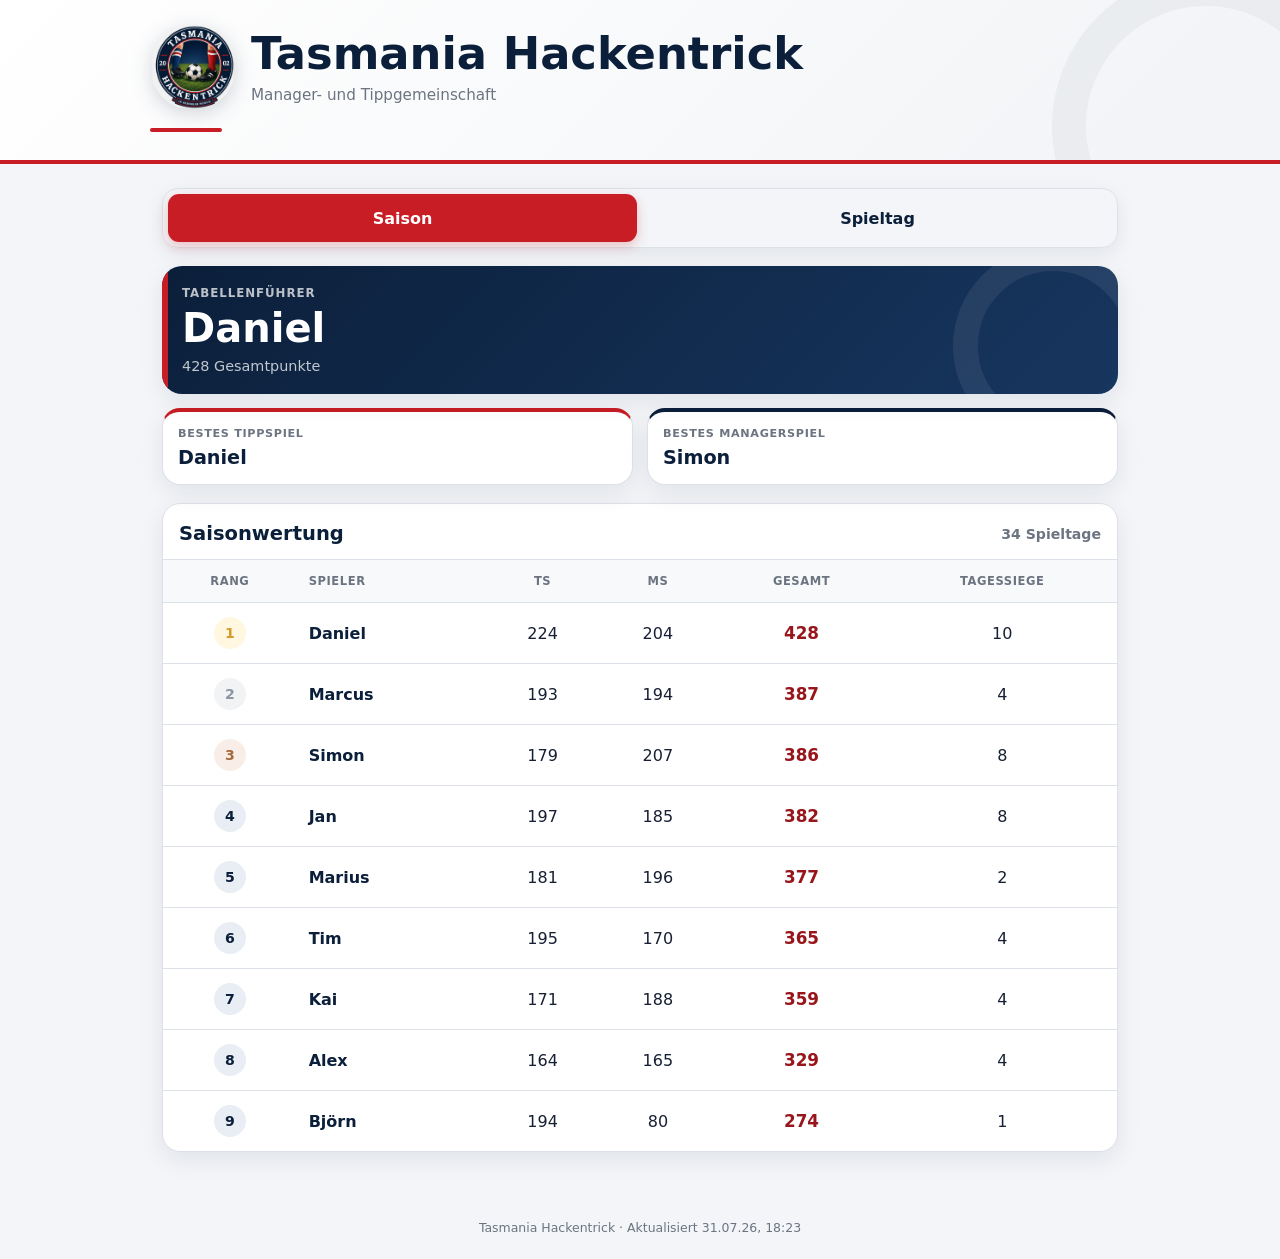
==== docs/index.html @ 538979c7 "leichte design anpassung" ====
<!DOCTYPE html>
<html lang="de">
<head>
  <meta charset="UTF-8">

  <meta
    name="viewport"
    content="width=device-width, initial-scale=1.0"
  >

  <meta name="theme-color" content="#ffffff">

  <title>Tasmania Hackentrick</title>

  <link
    rel="manifest"
    href="/tipprunden-pwa/manifest.json"
  >

  <link
    rel="icon"
    type="image/png"
    sizes="192x192"
    href="/tipprunden-pwa/assets/icon-tasmania-192.png"
  >

  <link
    rel="apple-touch-icon"
    href="/tipprunden-pwa/assets/icon-tasmania-192.png"
  >

  <style>
    :root {
      --navy: #0b1f3a;
      --navy-light: #17365f;
      --navy-soft: #e9eef5;

      --red: #c81d25;
      --red-dark: #98151b;
      --red-soft: #fdecee;

      --white: #ffffff;
      --background: #f3f5f8;
      --surface: #ffffff;

      --text: #172033;
      --muted: #6b7480;
      --border: #dce1e8;

      --gold: #d39b28;
      --gold-soft: #fff7df;

      --silver: #8b96a3;
      --silver-soft: #f1f3f5;

      --bronze: #a66a3f;
      --bronze-soft: #f8eee7;

      --shadow:
        0 8px 24px rgb(11 31 58 / 8%);
    }

    * {
      box-sizing: border-box;
    }

    html {
      background: var(--background);
    }

    body {
      margin: 0;
      background: var(--background);
      color: var(--text);
      font-family:
        system-ui,
        -apple-system,
        BlinkMacSystemFont,
        "Segoe UI",
        sans-serif;
    }

    button,
    select {
      font: inherit;
    }

    header {
      position: relative;
      overflow: hidden;
      padding: 24px 16px 28px;
      border-bottom: 4px solid var(--red);
      background:
        linear-gradient(
          135deg,
          #ffffff,
          #f1f3f6
        );
      color: var(--navy);
    }

    header::after {
      content: "";
      position: absolute;
      right: -80px;
      bottom: -120px;
      width: 240px;
      height: 240px;
      border: 34px solid rgb(11 31 58 / 4%);
      border-radius: 50%;
      pointer-events: none;
    }

    .header-content,
    main {
      width: min(100%, 980px);
      margin: 0 auto;
    }

    .brand-line {
      position: relative;
      z-index: 1;
      display: flex;
      align-items: center;
      gap: 15px;
    }

    .brand-logo {
      display: block;
      width: 86px;
      height: 86px;
      flex: 0 0 auto;
      border-radius: 50%;
      object-fit: contain;
      filter:
        drop-shadow(
          0 5px 10px rgb(11 31 58 / 18%)
        );
    }

    header h1 {
      margin: 0;
      color: var(--navy);
      font-size: clamp(1.65rem, 7vw, 2.8rem);
      line-height: 1.05;
    }

    header p {
      margin: 8px 0 0;
      color: var(--muted);
      font-size: 0.95rem;
    }

    .red-line {
      position: relative;
      z-index: 1;
      width: 72px;
      height: 4px;
      margin-top: 18px;
      border-radius: 999px;
      background: var(--red);
    }

    main {
      padding: 18px 12px 44px;
    }

    .tabs {
      position: sticky;
      z-index: 10;
      top: 0;
      display: grid;
      grid-template-columns: 1fr 1fr;
      gap: 6px;
      margin-bottom: 18px;
      padding: 5px;
      border: 1px solid var(--border);
      border-radius: 16px;
      background: rgb(243 245 248 / 94%);
      box-shadow:
        0 6px 20px rgb(11 31 58 / 8%);
      backdrop-filter: blur(12px);
    }

    .tab-button {
      min-height: 48px;
      border: 0;
      border-radius: 11px;
      background: transparent;
      color: var(--navy);
      font-weight: 800;
      cursor: pointer;
    }

    .tab-button.active {
      background: var(--red);
      color: var(--white);
      box-shadow:
        0 4px 12px rgb(200 29 37 / 25%);
    }

    .matchday-controls {
      margin-bottom: 14px;
      padding: 14px 16px;
      border: 1px solid var(--border);
      border-radius: 16px;
      background: var(--white);
      box-shadow: var(--shadow);
    }

    .matchday-controls label {
      display: block;
      margin-bottom: 7px;
      color: var(--muted);
      font-size: 0.72rem;
      font-weight: 800;
      text-transform: uppercase;
      letter-spacing: 0.06em;
    }

    .matchday-select {
      width: 100%;
      min-height: 44px;
      padding: 8px 36px 8px 12px;
      border: 1px solid var(--border);
      border-radius: 11px;
      outline: none;
      background: var(--white);
      color: var(--navy);
      font-weight: 800;
      cursor: pointer;
    }

    .matchday-select:focus {
      border-color: var(--red);
      box-shadow:
        0 0 0 3px rgb(200 29 37 / 13%);
    }

    .hero-card {
      position: relative;
      overflow: hidden;
      margin-bottom: 14px;
      padding: 20px;
      border-radius: 20px;
      background:
        linear-gradient(
          135deg,
          var(--navy),
          var(--navy-light)
        );
      color: var(--white);
      box-shadow: var(--shadow);
    }

    .hero-card::after {
      content: "";
      position: absolute;
      right: -35px;
      bottom: -52px;
      width: 150px;
      height: 150px;
      border: 25px solid rgb(255 255 255 / 7%);
      border-radius: 50%;
      pointer-events: none;
    }

    .hero-card::before {
      content: "";
      position: absolute;
      top: 0;
      bottom: 0;
      left: 0;
      width: 6px;
      background: var(--red);
    }

    .hero-label {
      position: relative;
      z-index: 1;
      color: rgb(255 255 255 / 72%);
      font-size: 0.74rem;
      font-weight: 800;
      text-transform: uppercase;
      letter-spacing: 0.08em;
    }

    .hero-value {
      position: relative;
      z-index: 1;
      margin-top: 6px;
      overflow-wrap: anywhere;
      font-size: clamp(1.65rem, 8vw, 2.5rem);
      font-weight: 900;
      line-height: 1.1;
    }

    .hero-detail {
      position: relative;
      z-index: 1;
      margin-top: 8px;
      color: rgb(255 255 255 / 75%);
      font-size: 0.9rem;
    }

    .summary-grid {
      display: grid;
      grid-template-columns:
        repeat(2, minmax(0, 1fr));
      gap: 10px;
      margin-bottom: 18px;
    }

    .card {
      border: 1px solid var(--border);
      border-radius: 18px;
      background: var(--surface);
      box-shadow: var(--shadow);
    }

    .summary-card {
      min-width: 0;
      padding: 15px;
    }

    .summary-label {
      color: var(--muted);
      font-size: 0.7rem;
      font-weight: 800;
      text-transform: uppercase;
      letter-spacing: 0.06em;
    }

    .summary-value {
      margin-top: 6px;
      overflow-wrap: anywhere;
      color: var(--navy);
      font-size: 1.2rem;
      font-weight: 850;
    }

    .summary-card.red-accent {
      border-top: 4px solid var(--red);
    }

    .summary-card.navy-accent {
      border-top: 4px solid var(--navy);
    }

    .ranking-card {
      overflow: hidden;
    }

    .section-heading {
      display: flex;
      align-items: center;
      justify-content: space-between;
      gap: 14px;
      padding: 18px 16px 14px;
    }

    .section-heading h2 {
      margin: 0;
      color: var(--navy);
      font-size: 1.22rem;
    }

    .ranking-controls {
      display: flex;
      align-items: center;
      gap: 10px;
    }

    .ranking-controls span {
      color: var(--muted);
      font-size: 0.88rem;
      font-weight: 650;
    }

    .table-wrapper {
      overflow-x: auto;
    }

    table {
      width: 100%;
      min-width: 650px;
      border-collapse: collapse;
    }

    th,
    td {
      padding: 14px 12px;
      border-top: 1px solid var(--border);
      text-align: center;
      white-space: nowrap;
    }

    th {
      color: var(--muted);
      background: #f8f9fb;
      font-size: 0.72rem;
      text-transform: uppercase;
      letter-spacing: 0.05em;
    }

    th:nth-child(2),
    td:nth-child(2) {
      text-align: left;
    }

    tbody tr:hover {
      background: #f8f9fb;
    }

    .rank-badge {
      display: inline-grid;
      width: 32px;
      height: 32px;
      place-items: center;
      border-radius: 50%;
      background: var(--navy-soft);
      color: var(--navy);
      font-size: 0.88rem;
      font-weight: 900;
    }

    .rank-badge.rank-1 {
      background: var(--gold-soft);
      color: var(--gold);
    }

    .rank-badge.rank-2 {
      background: var(--silver-soft);
      color: var(--silver);
    }

    .rank-badge.rank-3 {
      background: var(--bronze-soft);
      color: var(--bronze);
    }

    .player {
      color: var(--navy);
      font-weight: 800;
    }

    .total {
      color: var(--red-dark);
      font-size: 1.05rem;
      font-weight: 900;
    }

    .raw {
      color: var(--muted);
      font-size: 0.82rem;
    }

    .desktop-ranking {
      display: block;
    }

    .mobile-ranking {
      display: none;
      padding: 0 12px 14px;
    }

    .ranking-list {
      display: grid;
      gap: 10px;
    }

    .ranking-item {
      position: relative;
      display: grid;
      grid-template-columns:
        42px minmax(0, 1fr) auto;
      gap: 11px;
      align-items: center;
      overflow: hidden;
      padding: 13px;
      border: 1px solid var(--border);
      border-radius: 15px;
      background: var(--white);
    }

    .ranking-item.place-1 {
      border-color:
        rgb(211 155 40 / 48%);
      background:
        linear-gradient(
          90deg,
          var(--gold-soft),
          var(--white) 48%
        );
    }

    .ranking-item::before {
      content: "";
      position: absolute;
      top: 0;
      bottom: 0;
      left: 0;
      width: 4px;
      background: var(--navy);
    }

    .ranking-item.place-1::before {
      background: var(--gold);
    }

    .ranking-item.place-2::before {
      background: var(--silver);
    }

    .ranking-item.place-3::before {
      background: var(--bronze);
    }

    .mobile-player {
      min-width: 0;
    }

    .mobile-player-name {
      overflow: hidden;
      color: var(--navy);
      font-weight: 850;
      text-overflow: ellipsis;
      white-space: nowrap;
    }

    .mobile-details {
      display: flex;
      flex-wrap: wrap;
      gap: 5px 8px;
      margin-top: 5px;
      color: var(--muted);
      font-size: 0.75rem;
    }

    .points-badge {
      display: inline-flex;
      align-items: center;
      gap: 4px;
      padding: 3px 7px;
      border-radius: 999px;
      background: var(--navy-soft);
      color: var(--navy);
      font-weight: 750;
    }

    .points-badge.red {
      background: var(--red-soft);
      color: var(--red-dark);
    }

    .mobile-total {
      min-width: 48px;
      color: var(--red-dark);
      font-size: 1.22rem;
      font-weight: 950;
      text-align: right;
    }

    .mobile-total-label {
      display: block;
      margin-top: 1px;
      color: var(--muted);
      font-size: 0.62rem;
      font-weight: 700;
      text-transform: uppercase;
      letter-spacing: 0.04em;
    }

    .status {
      padding: 22px;
      color: var(--muted);
      text-align: center;
    }

    .error {
      color: var(--red-dark);
    }

    [hidden] {
      display: none !important;
    }

    footer {
      padding: 24px 12px;
      color: var(--muted);
      font-size: 0.78rem;
      text-align: center;
    }

    @media (max-width: 650px) {
      header {
        padding-top: 18px;
        padding-bottom: 22px;
      }

      .brand-line {
        gap: 11px;
      }

      .brand-logo {
        width: 70px;
        height: 70px;
      }

      header p {
        font-size: 0.84rem;
      }

      main {
        padding-right: 10px;
        padding-left: 10px;
      }

      .section-heading {
        align-items: stretch;
        flex-direction: column;
      }

      .desktop-ranking {
        display: none;
      }

      .mobile-ranking {
        display: block;
      }

      .ranking-card {
        overflow: visible;
        border: 0;
        background: transparent;
        box-shadow: none;
      }

      .ranking-card > .section-heading {
        margin-bottom: 10px;
        border: 1px solid var(--border);
        border-radius: 18px;
        background: var(--white);
        box-shadow: var(--shadow);
      }
    }

    @media (min-width: 720px) {
      main {
        padding-top: 24px;
      }

      .summary-grid {
        gap: 14px;
      }

      .matchday-controls {
        display: flex;
        align-items: center;
        justify-content: space-between;
        gap: 18px;
      }

      .matchday-controls label {
        margin-bottom: 0;
      }

      .matchday-controls .matchday-select {
        width: min(100%, 280px);
      }
    }
  </style>
</head>

<body>
  <header>
    <div class="header-content">
      <div class="brand-line">
        <img
          class="brand-logo"
          src="assets/logo-tasmania.png"
          alt="Logo Tasmania Hackentrick"
          width="86"
          height="86"
        >

        <div>
          <h1>Tasmania Hackentrick</h1>

          <p>
            Manager- und Tippgemeinschaft
          </p>
        </div>
      </div>

      <div class="red-line"></div>
    </div>
  </header>

  <main>
    <nav
      class="tabs"
      aria-label="Wertung auswählen"
    >
      <button
        id="season-tab"
        class="tab-button active"
        type="button"
      >
        Saison
      </button>

      <button
        id="matchday-tab"
        class="tab-button"
        type="button"
      >
        Spieltag
      </button>
    </nav>

    <div
      id="matchday-controls"
      class="matchday-controls"
      hidden
    >
      <label for="matchday-select">
        Spieltag auswählen
      </label>

      <select
        id="matchday-select"
        class="matchday-select"
        aria-label="Spieltag auswählen"
      ></select>
    </div>

    <section
      id="hero"
      class="hero-card"
    >
      <div
        id="hero-label"
        class="hero-label"
      >
        Tabellenführer
      </div>

      <div
        id="hero-value"
        class="hero-value"
      >
        –
      </div>

      <div
        id="hero-detail"
        class="hero-detail"
      >
        Ergebnisse werden geladen …
      </div>
    </section>

    <div
      id="summary"
      class="summary-grid"
    ></div>

    <section class="card ranking-card">
      <div
        id="ranking-heading"
        class="section-heading"
      >
        <h2 id="ranking-title">
          Saisonwertung
        </h2>

        <div class="ranking-controls">
          <span id="ranking-label"></span>
        </div>
      </div>

      <div
        id="loading"
        class="status"
      >
        Ergebnisse werden geladen …
      </div>

      <div
        id="desktop-ranking"
        class="desktop-ranking"
        hidden
      >
        <div class="table-wrapper">
          <table>
            <thead id="ranking-head"></thead>
            <tbody id="ranking-body"></tbody>
          </table>
        </div>
      </div>

      <div
        id="mobile-ranking"
        class="mobile-ranking"
        hidden
      >
        <div
          id="mobile-ranking-list"
          class="ranking-list"
        ></div>
      </div>
    </section>
  </main>

  <footer id="footer">
    Tasmania Hackentrick · Automatisch ausgewertet
  </footer>

  <script>
    let appData = null;
    let latestMatchday = null;
    let selectedMatchday = null;
    let activeView = "season";

    const seasonTab =
      document.getElementById(
        "season-tab"
      );

    const matchdayTab =
      document.getElementById(
        "matchday-tab"
      );

    const matchdayControls =
      document.getElementById(
        "matchday-controls"
      );

    const matchdaySelect =
      document.getElementById(
        "matchday-select"
      );

    const rankingHeading =
      document.getElementById(
        "ranking-heading"
      );

    const rankingLabel =
      document.getElementById(
        "ranking-label"
      );

    const loading =
      document.getElementById(
        "loading"
      );

    const desktopRanking =
      document.getElementById(
        "desktop-ranking"
      );

    const mobileRanking =
      document.getElementById(
        "mobile-ranking"
      );

    seasonTab.addEventListener(
      "click",
      () => {
        setView("season");
      }
    );

    matchdayTab.addEventListener(
      "click",
      () => {
        setView("matchday");
      }
    );

    matchdaySelect.addEventListener(
      "change",
      event => {
        selectedMatchday =
          Number(event.target.value);

        renderMatchdayView();
      }
    );

    function setView(view) {
      activeView = view;

      seasonTab.classList.toggle(
        "active",
        view === "season"
      );

      matchdayTab.classList.toggle(
        "active",
        view === "matchday"
      );

      renderActiveView();
    }

    function createSummaryCard(
      label,
      value,
      accent = "navy"
    ) {
      return `
        <article
          class="
            card
            summary-card
            ${accent}-accent
          "
        >
          <div class="summary-label">
            ${label}
          </div>

          <div class="summary-value">
            ${value}
          </div>
        </article>
      `;
    }

    function getLatestMatchday(
      matchdays
    ) {
      return [...matchdays].sort(
        (a, b) =>
          Number(b.matchday) -
          Number(a.matchday)
      )[0];
    }

    function formatDate(value) {
      if (!value) {
        return "–";
      }

      return new Intl.DateTimeFormat(
        "de-DE",
        {
          dateStyle: "short",
          timeStyle: "short"
        }
      ).format(new Date(value));
    }

    function namesWithMaximum(
      results,
      getValue
    ) {
      const maximum = Math.max(
        ...results.map(getValue)
      );

      return results
        .filter(
          result =>
            getValue(result) === maximum
        )
        .map(result => result.name)
        .join(", ");
    }

    function assignCompetitionRanks(
      rows,
      pointsField
    ) {
      const sorted = [...rows].sort(
        (a, b) => {
          const difference =
            Number(b[pointsField]) -
            Number(a[pointsField]);

          if (difference !== 0) {
            return difference;
          }

          return a.name.localeCompare(
            b.name,
            "de",
            {
              sensitivity: "base"
            }
          );
        }
      );

      let previousPoints = null;
      let currentRank = 0;

      return sorted.map(
        (row, index) => {
          const points =
            Number(row[pointsField]);

          if (
            points !== previousPoints
          ) {
            currentRank = index + 1;
          }

          previousPoints = points;

          return {
            ...row,
            rank: currentRank
          };
        }
      );
    }

    function calculateSeasonRanking(
      data
    ) {
      const totals = new Map();

      for (
        const name
        of data.participants
      ) {
        totals.set(name, {
          name,
          tsPoints: 0,
          msPoints: 0,
          totalPoints: 0,
          matchdayWins: 0
        });
      }

      for (
        const matchday
        of data.matchdays
      ) {
        for (
          const result
          of matchday.results
        ) {
          const participant =
            totals.get(result.name);

          if (!participant) {
            continue;
          }

          participant.tsPoints +=
            Number(result.ts.points);

          participant.msPoints +=
            Number(result.ms.points);

          participant.totalPoints +=
            Number(
              result.matchday_points
            );

          if (
            Number(
              result.matchday_rank
            ) === 1
          ) {
            participant.matchdayWins += 1;
          }
        }
      }

      return assignCompetitionRanks(
        [...totals.values()],
        "totalPoints"
      );
    }

    function populateMatchdaySelect() {
      const sortedMatchdays =
        [...appData.matchdays].sort(
          (a, b) =>
            Number(b.matchday) -
            Number(a.matchday)
        );

      matchdaySelect.innerHTML =
        sortedMatchdays
          .map(
            matchday => `
              <option
                value="${matchday.matchday}"
              >
                Spieltag ${matchday.matchday}
              </option>
            `
          )
          .join("");

      matchdaySelect.value =
        String(selectedMatchday);
    }

    function getRankClass(rank) {
      const numericRank =
        Number(rank);

      if (numericRank === 1) {
        return "rank-1";
      }

      if (numericRank === 2) {
        return "rank-2";
      }

      if (numericRank === 3) {
        return "rank-3";
      }

      return "";
    }

    function renderActiveView() {
      if (
        !appData ||
        !latestMatchday
      ) {
        return;
      }

      if (
        activeView === "season"
      ) {
        renderSeasonView();
      } else {
        renderMatchdayView();
      }
    }

    function renderSeasonView() {
      matchdayControls.hidden = true;
      rankingHeading.hidden = false;
      rankingLabel.hidden = false;

      const ranking =
        calculateSeasonRanking(
          appData
        );

      const leaderNames =
        namesWithMaximum(
          ranking,
          result =>
            result.totalPoints
        );

      const leaderPoints =
        Math.max(
          ...ranking.map(
            result =>
              result.totalPoints
          )
        );

      const bestTs =
        namesWithMaximum(
          ranking,
          result =>
            result.tsPoints
        );

      const bestMs =
        namesWithMaximum(
          ranking,
          result =>
            result.msPoints
        );

      document.getElementById(
        "hero-label"
      ).textContent =
        "Tabellenführer";

      document.getElementById(
        "hero-value"
      ).textContent =
        leaderNames;

      document.getElementById(
        "hero-detail"
      ).textContent =
        `${leaderPoints} Gesamtpunkte`;

      document.getElementById(
        "summary"
      ).innerHTML = [
        createSummaryCard(
          "Bestes Tippspiel",
          bestTs,
          "red"
        ),
        createSummaryCard(
          "Bestes Managerspiel",
          bestMs,
          "navy"
        )
      ].join("");

      document.getElementById(
        "ranking-title"
      ).textContent =
        "Saisonwertung";

      rankingLabel.textContent =
        `${appData.matchdays.length} Spieltag` +
        `${
          appData.matchdays.length === 1
            ? ""
            : "e"
        }`;

      document.getElementById(
        "ranking-head"
      ).innerHTML = `
        <tr>
          <th>Rang</th>
          <th>Spieler</th>
          <th>TS</th>
          <th>MS</th>
          <th>Gesamt</th>
          <th>Tagessiege</th>
        </tr>
      `;

      document.getElementById(
        "ranking-body"
      ).innerHTML =
        ranking
          .map(result => {
            const rankClass =
              getRankClass(
                result.rank
              );

            return `
              <tr>
                <td>
                  <span
                    class="
                      rank-badge
                      ${rankClass}
                    "
                  >
                    ${result.rank}
                  </span>
                </td>

                <td class="player">
                  ${result.name}
                </td>

                <td>
                  ${result.tsPoints}
                </td>

                <td>
                  ${result.msPoints}
                </td>

                <td class="total">
                  ${result.totalPoints}
                </td>

                <td>
                  ${result.matchdayWins}
                </td>
              </tr>
            `;
          })
          .join("");

      document.getElementById(
        "mobile-ranking-list"
      ).innerHTML =
        ranking
          .map(result => {
            const rankClass =
              getRankClass(
                result.rank
              );

            return `
              <article
                class="
                  ranking-item
                  place-${result.rank}
                "
              >
                <span
                  class="
                    rank-badge
                    ${rankClass}
                  "
                >
                  ${result.rank}
                </span>

                <div class="mobile-player">
                  <div
                    class="mobile-player-name"
                  >
                    ${result.name}
                  </div>

                  <div
                    class="mobile-details"
                  >
                    <span
                      class="points-badge"
                    >
                      TS ${result.tsPoints}
                    </span>

                    <span
                      class="points-badge red"
                    >
                      MS ${result.msPoints}
                    </span>

                    <span>
                      ${result.matchdayWins}
                      Tagessieg${
                        result.matchdayWins === 1
                          ? ""
                          : "e"
                      }
                    </span>
                  </div>
                </div>

                <div
                  class="mobile-total"
                >
                  ${result.totalPoints}

                  <span
                    class="mobile-total-label"
                  >
                    Punkte
                  </span>
                </div>
              </article>
            `;
          })
          .join("");
    }

    function renderMatchdayView() {
      matchdayControls.hidden = false;
      rankingHeading.hidden = true;

      const matchday =
        appData.matchdays.find(
          item =>
            Number(
              item.matchday
            ) ===
            Number(
              selectedMatchday
            )
        );

      if (!matchday) {
        return;
      }

      matchdaySelect.value =
        String(
          matchday.matchday
        );

      const results =
        [...matchday.results].sort(
          (a, b) => {
            const rankDifference =
              Number(
                a.matchday_rank
              ) -
              Number(
                b.matchday_rank
              );

            if (
              rankDifference !== 0
            ) {
              return rankDifference;
            }

            return a.name.localeCompare(
              b.name,
              "de",
              {
                sensitivity: "base"
              }
            );
          }
        );

      const winnerNames =
        namesWithMaximum(
          results,
          result =>
            result.matchday_points
        );

      const winnerPoints =
        Math.max(
          ...results.map(
            result =>
              result.matchday_points
          )
        );

      const bestTs =
        namesWithMaximum(
          results,
          result =>
            result.ts.points
        );

      const bestMs =
        namesWithMaximum(
          results,
          result =>
            result.ms.points
        );

      document.getElementById(
        "hero-label"
      ).textContent =
        "Mann des Tages";

      document.getElementById(
        "hero-value"
      ).textContent =
        winnerNames;

      document.getElementById(
        "hero-detail"
      ).textContent =
        `${winnerPoints} Punkte am ` +
        `${matchday.matchday}. Spieltag`;

      document.getElementById(
        "summary"
      ).innerHTML = [
        createSummaryCard(
          "Bestes Tippspiel",
          bestTs,
          "red"
        ),
        createSummaryCard(
          "Bestes Managerspiel",
          bestMs,
          "navy"
        )
      ].join("");

      document.getElementById(
        "ranking-head"
      ).innerHTML = `
        <tr>
          <th>Rang</th>
          <th>Spieler</th>
          <th>TS</th>
          <th>MS</th>
          <th>Gesamt</th>
          <th>Rohpunkte</th>
        </tr>
      `;

      document.getElementById(
        "ranking-body"
      ).innerHTML =
        results
          .map(result => {
            const rankClass =
              getRankClass(
                result.matchday_rank
              );

            return `
              <tr>
                <td>
                  <span
                    class="
                      rank-badge
                      ${rankClass}
                    "
                  >
                    ${result.matchday_rank}
                  </span>
                </td>

                <td class="player">
                  ${result.name}
                </td>

                <td>
                  ${result.ts.points}
                </td>

                <td>
                  ${result.ms.points}
                </td>

                <td class="total">
                  ${result.matchday_points}
                </td>

                <td class="raw">
                  TS ${result.ts.raw_points}
                  ·
                  MS ${result.ms.raw_points}
                </td>
              </tr>
            `;
          })
          .join("");

      document.getElementById(
        "mobile-ranking-list"
      ).innerHTML =
        results
          .map(result => {
            const rankClass =
              getRankClass(
                result.matchday_rank
              );

            return `
              <article
                class="
                  ranking-item
                  place-${result.matchday_rank}
                "
              >
                <span
                  class="
                    rank-badge
                    ${rankClass}
                  "
                >
                  ${result.matchday_rank}
                </span>

                <div class="mobile-player">
                  <div
                    class="mobile-player-name"
                  >
                    ${result.name}
                  </div>

                  <div
                    class="mobile-details"
                  >
                    <span
                      class="points-badge"
                    >
                      TS ${result.ts.points}
                    </span>

                    <span
                      class="points-badge red"
                    >
                      MS ${result.ms.points}
                    </span>

                    <span>
                      Roh:
                      ${result.ts.raw_points}
                      /
                      ${result.ms.raw_points}
                    </span>
                  </div>
                </div>

                <div
                  class="mobile-total"
                >
                  ${result.matchday_points}

                  <span
                    class="mobile-total-label"
                  >
                    Punkte
                  </span>
                </div>
              </article>
            `;
          })
          .join("");
    }

    async function loadData() {
      try {
        const response = await fetch(
          `data.json?timestamp=${Date.now()}`,
          {
            cache: "no-store"
          }
        );

        if (!response.ok) {
          throw new Error(
            "data.json konnte nicht " +
            "geladen werden: " +
            response.status
          );
        }

        appData =
          await response.json();

        if (
          !Array.isArray(
            appData.matchdays
          ) ||
          appData.matchdays.length === 0
        ) {
          throw new Error(
            "Es sind noch keine " +
            "Spieltage gespeichert."
          );
        }

        if (
          !Array.isArray(
            appData.participants
          ) ||
          appData.participants.length !== 9
        ) {
          throw new Error(
            "Die Teilnehmerliste ist " +
            "nicht vollständig."
          );
        }

        latestMatchday =
          getLatestMatchday(
            appData.matchdays
          );

        if (
          !Array.isArray(
            latestMatchday.results
          ) ||
          latestMatchday.results.length !== 9
        ) {
          throw new Error(
            "Die Spieltagsdaten sind " +
            "nicht vollständig."
          );
        }

        selectedMatchday =
          Number(
            latestMatchday.matchday
          );

        populateMatchdaySelect();
        renderActiveView();

        loading.hidden = true;
        desktopRanking.hidden = false;
        mobileRanking.hidden = false;

        document.getElementById(
          "footer"
        ).textContent =
          "Tasmania Hackentrick · " +
          "Aktualisiert " +
          formatDate(
            appData.updated_at
          );
      } catch (error) {
        console.error(error);

        loading.classList.add(
          "error"
        );

        loading.textContent =
          `Fehler beim Laden: ` +
          `${error.message}`;
      }
    }

    if (
      "serviceWorker" in navigator
    ) {
      navigator.serviceWorker
        .register(
          "service-worker.js",
          {
            updateViaCache: "none"
          }
        )
        .then(
          registration =>
            registration.update()
        )
        .catch(error => {
          console.error(
            "Service Worker konnte " +
            "nicht registriert werden:",
            error
          );
        });
    }

    loadData();
  </script>
</body>
</html>
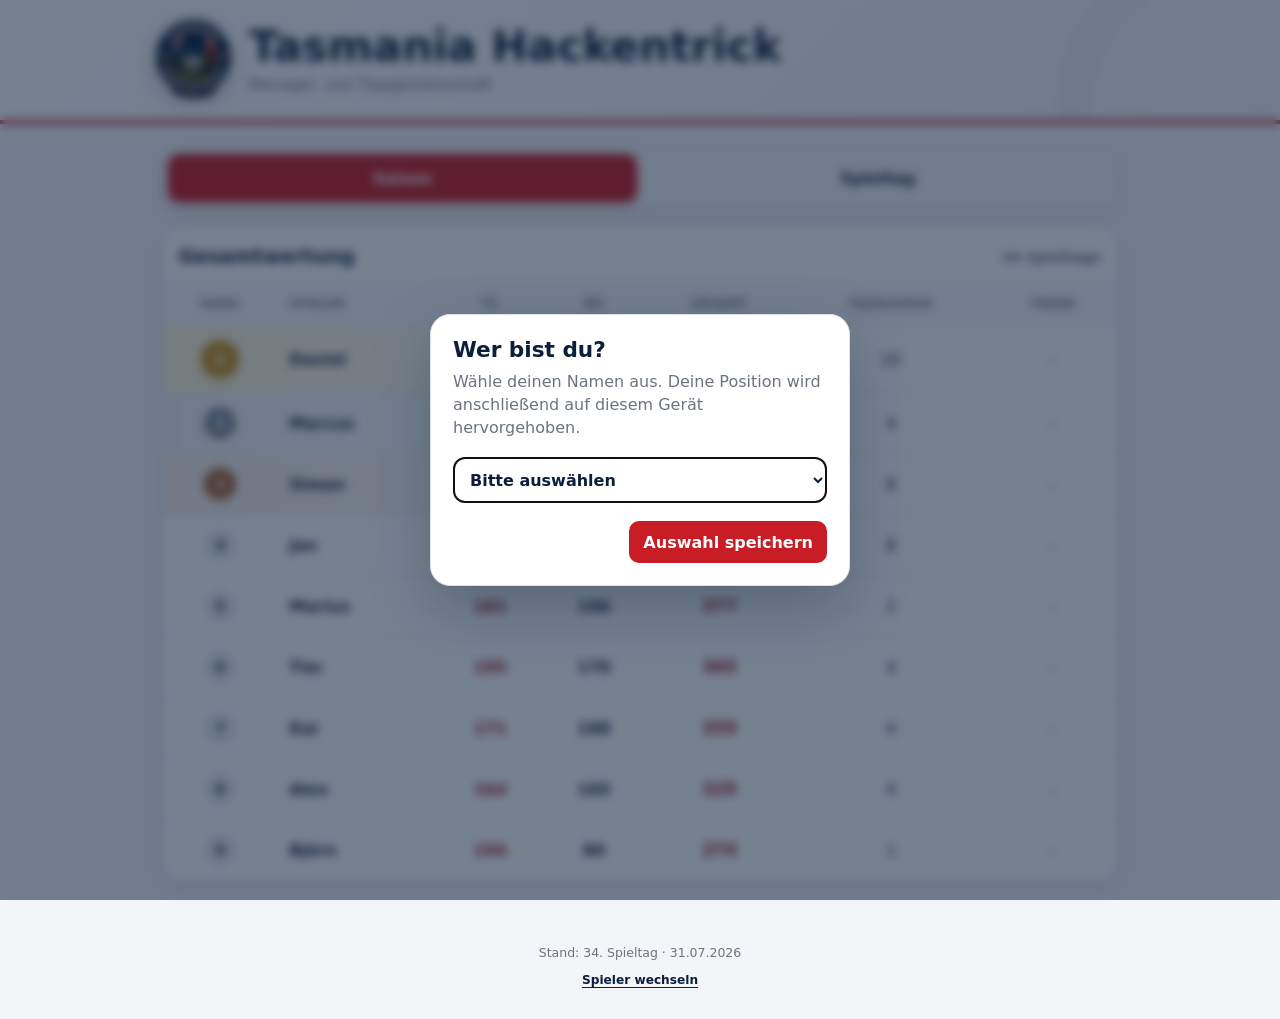
==== commit 87e90b94: "Update index.html" ====
--- a/docs/index.html
+++ b/docs/index.html
@@ -47,14 +47,14 @@
       --muted: #6b7480;
       --border: #dce1e8;
 
-      --gold: #d39b28;
-      --gold-soft: #fff7df;
-
-      --silver: #8b96a3;
-      --silver-soft: #f1f3f5;
-
-      --bronze: #a66a3f;
-      --bronze-soft: #f8eee7;
+      --gold: #c7921e;
+      --gold-soft: #fff5d6;
+
+      --silver: #7f8a97;
+      --silver-soft: #f0f2f5;
+
+      --bronze: #a86437;
+      --bronze-soft: #f7ece4;
 
       --shadow:
         0 8px 24px rgb(11 31 58 / 8%);
@@ -85,10 +85,18 @@
       font: inherit;
     }
 
+    button {
+      cursor: pointer;
+    }
+
+    [hidden] {
+      display: none !important;
+    }
+
     header {
       position: relative;
       overflow: hidden;
-      padding: 24px 16px 28px;
+      padding: 17px 16px 19px;
       border-bottom: 4px solid var(--red);
       background:
         linear-gradient(
@@ -102,11 +110,11 @@
     header::after {
       content: "";
       position: absolute;
-      right: -80px;
-      bottom: -120px;
-      width: 240px;
-      height: 240px;
-      border: 34px solid rgb(11 31 58 / 4%);
+      right: -95px;
+      bottom: -145px;
+      width: 250px;
+      height: 250px;
+      border: 34px solid rgb(11 31 58 / 3%);
       border-radius: 50%;
       pointer-events: none;
     }
@@ -127,8 +135,8 @@
 
     .brand-logo {
       display: block;
-      width: 86px;
-      height: 86px;
+      width: 84px;
+      height: 84px;
       flex: 0 0 auto;
       border-radius: 50%;
       object-fit: contain;
@@ -141,28 +149,18 @@
     header h1 {
       margin: 0;
       color: var(--navy);
-      font-size: clamp(1.65rem, 7vw, 2.8rem);
+      font-size: clamp(1.65rem, 7vw, 2.7rem);
       line-height: 1.05;
     }
 
     header p {
-      margin: 8px 0 0;
+      margin: 7px 0 0;
       color: var(--muted);
-      font-size: 0.95rem;
-    }
-
-    .red-line {
-      position: relative;
-      z-index: 1;
-      width: 72px;
-      height: 4px;
-      margin-top: 18px;
-      border-radius: 999px;
-      background: var(--red);
+      font-size: 0.94rem;
     }
 
     main {
-      padding: 18px 12px 44px;
+      padding: 18px 12px 42px;
     }
 
     .tabs {
@@ -189,7 +187,6 @@
       background: transparent;
       color: var(--navy);
       font-weight: 800;
-      cursor: pointer;
     }
 
     .tab-button.active {
@@ -228,7 +225,6 @@
       background: var(--white);
       color: var(--navy);
       font-weight: 800;
-      cursor: pointer;
     }
 
     .matchday-select:focus {
@@ -253,6 +249,14 @@
       box-shadow: var(--shadow);
     }
 
+    .hero-card::before {
+      content: "";
+      position: absolute;
+      inset: 0 auto 0 0;
+      width: 6px;
+      background: var(--red);
+    }
+
     .hero-card::after {
       content: "";
       position: absolute;
@@ -265,16 +269,6 @@
       pointer-events: none;
     }
 
-    .hero-card::before {
-      content: "";
-      position: absolute;
-      top: 0;
-      bottom: 0;
-      left: 0;
-      width: 6px;
-      background: var(--red);
-    }
-
     .hero-label {
       position: relative;
       z-index: 1;
@@ -295,14 +289,6 @@
       line-height: 1.1;
     }
 
-    .hero-detail {
-      position: relative;
-      z-index: 1;
-      margin-top: 8px;
-      color: rgb(255 255 255 / 75%);
-      font-size: 0.9rem;
-    }
-
     .summary-grid {
       display: grid;
       grid-template-columns:
@@ -335,7 +321,7 @@
       margin-top: 6px;
       overflow-wrap: anywhere;
       color: var(--navy);
-      font-size: 1.2rem;
+      font-size: 1.18rem;
       font-weight: 850;
     }
 
@@ -383,7 +369,7 @@
 
     table {
       width: 100%;
-      min-width: 650px;
+      min-width: 720px;
       border-collapse: collapse;
     }
 
@@ -410,6 +396,38 @@
 
     tbody tr:hover {
       background: #f8f9fb;
+    }
+
+    tbody tr.podium-1 {
+      background:
+        linear-gradient(
+          90deg,
+          var(--gold-soft),
+          #ffffff 55%
+        );
+    }
+
+    tbody tr.podium-2 {
+      background:
+        linear-gradient(
+          90deg,
+          var(--silver-soft),
+          #ffffff 52%
+        );
+    }
+
+    tbody tr.podium-3 {
+      background:
+        linear-gradient(
+          90deg,
+          var(--bronze-soft),
+          #ffffff 52%
+        );
+    }
+
+    tbody tr.is-me {
+      box-shadow:
+        inset 5px 0 0 var(--red);
     }
 
     .rank-badge {
@@ -425,23 +443,53 @@
     }
 
     .rank-badge.rank-1 {
-      background: var(--gold-soft);
-      color: var(--gold);
+      width: 38px;
+      height: 38px;
+      background: var(--gold);
+      color: var(--white);
+      font-size: 1rem;
+      box-shadow:
+        0 4px 10px rgb(199 146 30 / 25%);
     }
 
     .rank-badge.rank-2 {
-      background: var(--silver-soft);
-      color: var(--silver);
+      background: var(--silver);
+      color: var(--white);
     }
 
     .rank-badge.rank-3 {
-      background: var(--bronze-soft);
-      color: var(--bronze);
+      background: var(--bronze);
+      color: var(--white);
     }
 
     .player {
       color: var(--navy);
       font-weight: 800;
+    }
+
+    .you-badge {
+      display: inline-flex;
+      align-items: center;
+      margin-left: 7px;
+      padding: 2px 7px;
+      border-radius: 999px;
+      background: var(--red-soft);
+      color: var(--red-dark);
+      font-size: 0.67rem;
+      font-weight: 850;
+      text-transform: uppercase;
+      letter-spacing: 0.04em;
+      vertical-align: middle;
+    }
+
+    .ts-value {
+      color: var(--red-dark);
+      font-weight: 850;
+    }
+
+    .ms-value {
+      color: var(--navy);
+      font-weight: 850;
     }
 
     .total {
@@ -453,6 +501,28 @@
     .raw {
       color: var(--muted);
       font-size: 0.82rem;
+    }
+
+    .trend {
+      display: inline-flex;
+      min-width: 44px;
+      align-items: center;
+      justify-content: center;
+      gap: 3px;
+      font-size: 0.8rem;
+      font-weight: 850;
+    }
+
+    .trend-up {
+      color: #18743c;
+    }
+
+    .trend-down {
+      color: var(--red-dark);
+    }
+
+    .trend-same {
+      color: var(--muted);
     }
 
     .desktop-ranking {
@@ -483,28 +553,49 @@
       background: var(--white);
     }
 
-    .ranking-item.place-1 {
-      border-color:
-        rgb(211 155 40 / 48%);
-      background:
-        linear-gradient(
-          90deg,
-          var(--gold-soft),
-          var(--white) 48%
-        );
-    }
-
     .ranking-item::before {
       content: "";
       position: absolute;
-      top: 0;
-      bottom: 0;
-      left: 0;
+      inset: 0 auto 0 0;
       width: 4px;
       background: var(--navy);
     }
 
+    .ranking-item.place-1 {
+      min-height: 94px;
+      padding-top: 17px;
+      padding-bottom: 17px;
+      border-color: rgb(199 146 30 / 55%);
+      background:
+        linear-gradient(
+          100deg,
+          var(--gold-soft),
+          var(--white) 60%
+        );
+      box-shadow:
+        0 8px 20px rgb(199 146 30 / 12%);
+    }
+
+    .ranking-item.place-2 {
+      background:
+        linear-gradient(
+          100deg,
+          var(--silver-soft),
+          var(--white) 58%
+        );
+    }
+
+    .ranking-item.place-3 {
+      background:
+        linear-gradient(
+          100deg,
+          var(--bronze-soft),
+          var(--white) 58%
+        );
+    }
+
     .ranking-item.place-1::before {
+      width: 6px;
       background: var(--gold);
     }
 
@@ -514,6 +605,11 @@
 
     .ranking-item.place-3::before {
       background: var(--bronze);
+    }
+
+    .ranking-item.is-me {
+      outline: 2px solid rgb(200 29 37 / 35%);
+      outline-offset: -2px;
     }
 
     .mobile-player {
@@ -528,29 +624,36 @@
       white-space: nowrap;
     }
 
+    .ranking-item.place-1 .mobile-player-name {
+      font-size: 1.08rem;
+      font-weight: 950;
+    }
+
     .mobile-details {
       display: flex;
       flex-wrap: wrap;
-      gap: 5px 8px;
-      margin-top: 5px;
+      gap: 5px 7px;
+      margin-top: 6px;
       color: var(--muted);
-      font-size: 0.75rem;
+      font-size: 0.74rem;
     }
 
     .points-badge {
       display: inline-flex;
       align-items: center;
-      gap: 4px;
       padding: 3px 7px;
       border-radius: 999px;
+      font-weight: 800;
+    }
+
+    .points-badge.ts {
+      background: var(--red-soft);
+      color: var(--red-dark);
+    }
+
+    .points-badge.ms {
       background: var(--navy-soft);
       color: var(--navy);
-      font-weight: 750;
-    }
-
-    .points-badge.red {
-      background: var(--red-soft);
-      color: var(--red-dark);
     }
 
     .mobile-total {
@@ -559,6 +662,10 @@
       font-size: 1.22rem;
       font-weight: 950;
       text-align: right;
+    }
+
+    .ranking-item.place-1 .mobile-total {
+      font-size: 1.45rem;
     }
 
     .mobile-total-label {
@@ -571,6 +678,11 @@
       letter-spacing: 0.04em;
     }
 
+    .mobile-trend {
+      margin-top: 5px;
+      text-align: right;
+    }
+
     .status {
       padding: 22px;
       color: var(--muted);
@@ -581,21 +693,99 @@
       color: var(--red-dark);
     }
 
-    [hidden] {
-      display: none !important;
-    }
-
     footer {
-      padding: 24px 12px;
+      padding: 22px 12px 28px;
       color: var(--muted);
       font-size: 0.78rem;
       text-align: center;
     }
 
+    .change-player-button {
+      display: block;
+      margin: 9px auto 0;
+      padding: 4px 8px;
+      border: 0;
+      background: transparent;
+      color: var(--navy);
+      font-size: 0.76rem;
+      font-weight: 750;
+      text-decoration: underline;
+      text-underline-offset: 3px;
+    }
+
+    .player-dialog-backdrop {
+      position: fixed;
+      z-index: 100;
+      inset: 0;
+      display: grid;
+      place-items: center;
+      padding: 18px;
+      background: rgb(11 31 58 / 56%);
+      backdrop-filter: blur(5px);
+    }
+
+    .player-dialog {
+      width: min(100%, 420px);
+      padding: 22px;
+      border: 1px solid var(--border);
+      border-radius: 20px;
+      background: var(--white);
+      box-shadow:
+        0 22px 60px rgb(11 31 58 / 28%);
+    }
+
+    .player-dialog h2 {
+      margin: 0;
+      color: var(--navy);
+      font-size: 1.35rem;
+    }
+
+    .player-dialog p {
+      margin: 8px 0 18px;
+      color: var(--muted);
+      line-height: 1.45;
+    }
+
+    .player-dialog select {
+      width: 100%;
+      min-height: 46px;
+      padding: 8px 12px;
+      border: 1px solid var(--border);
+      border-radius: 11px;
+      background: var(--white);
+      color: var(--navy);
+      font-weight: 800;
+    }
+
+    .dialog-actions {
+      display: flex;
+      justify-content: flex-end;
+      gap: 9px;
+      margin-top: 18px;
+    }
+
+    .dialog-button {
+      min-height: 42px;
+      padding: 8px 14px;
+      border: 0;
+      border-radius: 10px;
+      font-weight: 850;
+    }
+
+    .dialog-button.primary {
+      background: var(--red);
+      color: var(--white);
+    }
+
+    .dialog-button.secondary {
+      background: var(--navy-soft);
+      color: var(--navy);
+    }
+
     @media (max-width: 650px) {
       header {
-        padding-top: 18px;
-        padding-bottom: 22px;
+        padding-top: 14px;
+        padding-bottom: 16px;
       }
 
       .brand-line {
@@ -608,6 +798,7 @@
       }
 
       header p {
+        margin-top: 5px;
         font-size: 0.84rem;
       }
 
@@ -680,20 +871,15 @@
           class="brand-logo"
           src="assets/logo-tasmania.png"
           alt="Logo Tasmania Hackentrick"
-          width="86"
-          height="86"
+          width="84"
+          height="84"
         >
 
         <div>
           <h1>Tasmania Hackentrick</h1>
-
-          <p>
-            Manager- und Tippgemeinschaft
-          </p>
+          <p>Manager- und Tippgemeinschaft</p>
         </div>
       </div>
-
-      <div class="red-line"></div>
     </div>
   </header>
 
@@ -738,12 +924,13 @@
     <section
       id="hero"
       class="hero-card"
+      hidden
     >
       <div
         id="hero-label"
         class="hero-label"
       >
-        Tabellenführer
+        Mann des Tages
       </div>
 
       <div
@@ -752,18 +939,12 @@
       >
         –
       </div>
-
-      <div
-        id="hero-detail"
-        class="hero-detail"
-      >
-        Ergebnisse werden geladen …
-      </div>
     </section>
 
     <div
       id="summary"
       class="summary-grid"
+      hidden
     ></div>
 
     <section class="card ranking-card">
@@ -772,7 +953,7 @@
         class="section-heading"
       >
         <h2 id="ranking-title">
-          Saisonwertung
+          Gesamtwertung
         </h2>
 
         <div class="ranking-controls">
@@ -813,74 +994,132 @@
     </section>
   </main>
 
-  <footer id="footer">
-    Tasmania Hackentrick · Automatisch ausgewertet
+  <footer>
+    <div id="footer-status">
+      Stand wird geladen …
+    </div>
+
+    <button
+      id="change-player-button"
+      class="change-player-button"
+      type="button"
+      hidden
+    >
+      Spieler wechseln
+    </button>
   </footer>
 
+  <div
+    id="player-dialog-backdrop"
+    class="player-dialog-backdrop"
+    hidden
+  >
+    <section
+      class="player-dialog"
+      role="dialog"
+      aria-modal="true"
+      aria-labelledby="player-dialog-title"
+    >
+      <h2 id="player-dialog-title">
+        Wer bist du?
+      </h2>
+
+      <p>
+        Wähle deinen Namen aus. Deine Position wird anschließend
+        auf diesem Gerät hervorgehoben.
+      </p>
+
+      <select
+        id="player-select"
+        aria-label="Eigenen Spieler auswählen"
+      ></select>
+
+      <div class="dialog-actions">
+        <button
+          id="cancel-player-button"
+          class="dialog-button secondary"
+          type="button"
+          hidden
+        >
+          Abbrechen
+        </button>
+
+        <button
+          id="save-player-button"
+          class="dialog-button primary"
+          type="button"
+        >
+          Auswahl speichern
+        </button>
+      </div>
+    </section>
+  </div>
+
   <script>
+    const PLAYER_STORAGE_KEY =
+      "tasmania-hackentrick-player";
+
     let appData = null;
     let latestMatchday = null;
     let selectedMatchday = null;
+    let selectedPlayer = null;
     let activeView = "season";
 
     const seasonTab =
-      document.getElementById(
-        "season-tab"
-      );
+      document.getElementById("season-tab");
 
     const matchdayTab =
-      document.getElementById(
-        "matchday-tab"
-      );
+      document.getElementById("matchday-tab");
 
     const matchdayControls =
-      document.getElementById(
-        "matchday-controls"
-      );
+      document.getElementById("matchday-controls");
 
     const matchdaySelect =
-      document.getElementById(
-        "matchday-select"
-      );
+      document.getElementById("matchday-select");
+
+    const hero =
+      document.getElementById("hero");
+
+    const summary =
+      document.getElementById("summary");
 
     const rankingHeading =
-      document.getElementById(
-        "ranking-heading"
-      );
+      document.getElementById("ranking-heading");
 
     const rankingLabel =
-      document.getElementById(
-        "ranking-label"
-      );
+      document.getElementById("ranking-label");
 
     const loading =
-      document.getElementById(
-        "loading"
-      );
+      document.getElementById("loading");
 
     const desktopRanking =
-      document.getElementById(
-        "desktop-ranking"
-      );
+      document.getElementById("desktop-ranking");
 
     const mobileRanking =
-      document.getElementById(
-        "mobile-ranking"
-      );
-
-    seasonTab.addEventListener(
-      "click",
-      () => {
-        setView("season");
-      }
-    );
-
-    matchdayTab.addEventListener(
-      "click",
-      () => {
-        setView("matchday");
-      }
-    );
+      document.getElementById("mobile-ranking");
+
+    const playerDialogBackdrop =
+      document.getElementById("player-dialog-backdrop");
+
+    const playerSelect =
+      document.getElementById("player-select");
+
+    const savePlayerButton =
+      document.getElementById("save-player-button");
+
+    const cancelPlayerButton =
+      document.getElementById("cancel-player-button");
+
+    const changePlayerButton =
+      document.getElementById("change-player-button");
+
+    seasonTab.addEventListener("click", () => {
+      setView("season");
+    });
+
+    matchdayTab.addEventListener("click", () => {
+      setView("matchday");
+    });
 
     matchdaySelect.addEventListener(
       "change",
@@ -889,6 +1128,39 @@
           Number(event.target.value);
 
         renderMatchdayView();
+      }
+    );
+
+    savePlayerButton.addEventListener(
+      "click",
+      () => {
+        const player = playerSelect.value;
+
+        if (!player) {
+          return;
+        }
+
+        selectedPlayer = player;
+
+        localStorage.setItem(
+          PLAYER_STORAGE_KEY,
+          selectedPlayer
+        );
+
+        closePlayerDialog();
+        renderActiveView();
+      }
+    );
+
+    cancelPlayerButton.addEventListener(
+      "click",
+      closePlayerDialog
+    );
+
+    changePlayerButton.addEventListener(
+      "click",
+      () => {
+        openPlayerDialog(true);
       }
     );
 
@@ -915,11 +1187,7 @@
     ) {
       return `
         <article
-          class="
-            card
-            summary-card
-            ${accent}-accent
-          "
+          class="card summary-card ${accent}-accent"
         >
           <div class="summary-label">
             ${label}
@@ -932,9 +1200,7 @@
       `;
     }
 
-    function getLatestMatchday(
-      matchdays
-    ) {
+    function getLatestMatchday(matchdays) {
       return [...matchdays].sort(
         (a, b) =>
           Number(b.matchday) -
@@ -942,7 +1208,7 @@
       )[0];
     }
 
-    function formatDate(value) {
+    function formatDateOnly(value) {
       if (!value) {
         return "–";
       }
@@ -950,8 +1216,9 @@
       return new Intl.DateTimeFormat(
         "de-DE",
         {
-          dateStyle: "short",
-          timeStyle: "short"
+          day: "2-digit",
+          month: "2-digit",
+          year: "numeric"
         }
       ).format(new Date(value));
     }
@@ -990,9 +1257,7 @@
           return a.name.localeCompare(
             b.name,
             "de",
-            {
-              sensitivity: "base"
-            }
+            { sensitivity: "base" }
           );
         }
       );
@@ -1005,9 +1270,7 @@
           const points =
             Number(row[pointsField]);
 
-          if (
-            points !== previousPoints
-          ) {
+          if (points !== previousPoints) {
             currentRank = index + 1;
           }
 
@@ -1022,14 +1285,12 @@
     }
 
     function calculateSeasonRanking(
-      data
+      data,
+      maximumMatchday = Infinity
     ) {
       const totals = new Map();
 
-      for (
-        const name
-        of data.participants
-      ) {
+      for (const name of data.participants) {
         totals.set(name, {
           name,
           tsPoints: 0,
@@ -1039,14 +1300,15 @@
         });
       }
 
-      for (
-        const matchday
-        of data.matchdays
-      ) {
-        for (
-          const result
-          of matchday.results
-        ) {
+      const relevantMatchdays =
+        data.matchdays.filter(
+          matchday =>
+            Number(matchday.matchday) <=
+            Number(maximumMatchday)
+        );
+
+      for (const matchday of relevantMatchdays) {
+        for (const result of matchday.results) {
           const participant =
             totals.get(result.name);
 
@@ -1061,14 +1323,10 @@
             Number(result.ms.points);
 
           participant.totalPoints +=
-            Number(
-              result.matchday_points
-            );
+            Number(result.matchday_points);
 
           if (
-            Number(
-              result.matchday_rank
-            ) === 1
+            Number(result.matchday_rank) === 1
           ) {
             participant.matchdayWins += 1;
           }
@@ -1079,6 +1337,58 @@
         [...totals.values()],
         "totalPoints"
       );
+    }
+
+    function getSeasonRankingWithTrend() {
+      const sortedMatchdayNumbers =
+        appData.matchdays
+          .map(item => Number(item.matchday))
+          .sort((a, b) => a - b);
+
+      const currentNumber =
+        sortedMatchdayNumbers[
+          sortedMatchdayNumbers.length - 1
+        ];
+
+      const previousNumber =
+        sortedMatchdayNumbers.length > 1
+          ? sortedMatchdayNumbers[
+              sortedMatchdayNumbers.length - 2
+            ]
+          : null;
+
+      const currentRanking =
+        calculateSeasonRanking(
+          appData,
+          currentNumber
+        );
+
+      if (previousNumber === null) {
+        return currentRanking.map(result => ({
+          ...result,
+          trend: 0
+        }));
+      }
+
+      const previousRanking =
+        calculateSeasonRanking(
+          appData,
+          previousNumber
+        );
+
+      const previousRanks = new Map(
+        previousRanking.map(result => [
+          result.name,
+          result.rank
+        ])
+      );
+
+      return currentRanking.map(result => ({
+        ...result,
+        trend:
+          Number(previousRanks.get(result.name)) -
+          Number(result.rank)
+      }));
     }
 
     function populateMatchdaySelect() {
@@ -1093,9 +1403,7 @@
         sortedMatchdays
           .map(
             matchday => `
-              <option
-                value="${matchday.matchday}"
-              >
+              <option value="${matchday.matchday}">
                 Spieltag ${matchday.matchday}
               </option>
             `
@@ -1106,9 +1414,44 @@
         String(selectedMatchday);
     }
 
+    function populatePlayerSelect() {
+      playerSelect.innerHTML = `
+        <option value="">
+          Bitte auswählen
+        </option>
+        ${appData.participants
+          .map(
+            name => `
+              <option value="${name}">
+                ${name}
+              </option>
+            `
+          )
+          .join("")}
+      `;
+
+      if (selectedPlayer) {
+        playerSelect.value = selectedPlayer;
+      }
+    }
+
+    function openPlayerDialog(canCancel) {
+      populatePlayerSelect();
+
+      cancelPlayerButton.hidden = !canCancel;
+      playerDialogBackdrop.hidden = false;
+
+      window.setTimeout(() => {
+        playerSelect.focus();
+      }, 0);
+    }
+
+    function closePlayerDialog() {
+      playerDialogBackdrop.hidden = true;
+    }
+
     function getRankClass(rank) {
-      const numericRank =
-        Number(rank);
+      const numericRank = Number(rank);
 
       if (numericRank === 1) {
         return "rank-1";
@@ -1125,17 +1468,59 @@
       return "";
     }
 
+    function getPodiumRowClass(rank) {
+      const numericRank = Number(rank);
+
+      if (
+        numericRank >= 1 &&
+        numericRank <= 3
+      ) {
+        return `podium-${numericRank}`;
+      }
+
+      return "";
+    }
+
+    function getTrendMarkup(trend) {
+      if (trend > 0) {
+        return `
+          <span class="trend trend-up">
+            ▲ ${trend}
+          </span>
+        `;
+      }
+
+      if (trend < 0) {
+        return `
+          <span class="trend trend-down">
+            ▼ ${Math.abs(trend)}
+          </span>
+        `;
+      }
+
+      return `
+        <span class="trend trend-same">
+          –
+        </span>
+      `;
+    }
+
+    function getYouBadge(name) {
+      return name === selectedPlayer
+        ? `<span class="you-badge">Du</span>`
+        : "";
+    }
+
+    function isSelectedPlayer(name) {
+      return name === selectedPlayer;
+    }
+
     function renderActiveView() {
-      if (
-        !appData ||
-        !latestMatchday
-      ) {
+      if (!appData || !latestMatchday) {
         return;
       }
 
-      if (
-        activeView === "season"
-      ) {
+      if (activeView === "season") {
         renderSeasonView();
       } else {
         renderMatchdayView();
@@ -1144,85 +1529,21 @@
 
     function renderSeasonView() {
       matchdayControls.hidden = true;
+      hero.hidden = true;
+      summary.hidden = true;
       rankingHeading.hidden = false;
       rankingLabel.hidden = false;
 
       const ranking =
-        calculateSeasonRanking(
-          appData
-        );
-
-      const leaderNames =
-        namesWithMaximum(
-          ranking,
-          result =>
-            result.totalPoints
-        );
-
-      const leaderPoints =
-        Math.max(
-          ...ranking.map(
-            result =>
-              result.totalPoints
-          )
-        );
-
-      const bestTs =
-        namesWithMaximum(
-          ranking,
-          result =>
-            result.tsPoints
-        );
-
-      const bestMs =
-        namesWithMaximum(
-          ranking,
-          result =>
-            result.msPoints
-        );
-
-      document.getElementById(
-        "hero-label"
-      ).textContent =
-        "Tabellenführer";
-
-      document.getElementById(
-        "hero-value"
-      ).textContent =
-        leaderNames;
-
-      document.getElementById(
-        "hero-detail"
-      ).textContent =
-        `${leaderPoints} Gesamtpunkte`;
-
-      document.getElementById(
-        "summary"
-      ).innerHTML = [
-        createSummaryCard(
-          "Bestes Tippspiel",
-          bestTs,
-          "red"
-        ),
-        createSummaryCard(
-          "Bestes Managerspiel",
-          bestMs,
-          "navy"
-        )
-      ].join("");
+        getSeasonRankingWithTrend();
 
       document.getElementById(
         "ranking-title"
-      ).textContent =
-        "Saisonwertung";
+      ).textContent = "Gesamtwertung";
 
       rankingLabel.textContent =
         `${appData.matchdays.length} Spieltag` +
-        `${
-          appData.matchdays.length === 1
-            ? ""
-            : "e"
-        }`;
+        `${appData.matchdays.length === 1 ? "" : "e"}`;
 
       document.getElementById(
         "ranking-head"
@@ -1234,6 +1555,7 @@
           <th>MS</th>
           <th>Gesamt</th>
           <th>Tagessiege</th>
+          <th>Trend</th>
         </tr>
       `;
 
@@ -1243,18 +1565,22 @@
         ranking
           .map(result => {
             const rankClass =
-              getRankClass(
-                result.rank
-              );
+              getRankClass(result.rank);
+
+            const rowClasses = [
+              getPodiumRowClass(result.rank),
+              isSelectedPlayer(result.name)
+                ? "is-me"
+                : ""
+            ]
+              .filter(Boolean)
+              .join(" ");
 
             return `
-              <tr>
+              <tr class="${rowClasses}">
                 <td>
                   <span
-                    class="
-                      rank-badge
-                      ${rankClass}
-                    "
+                    class="rank-badge ${rankClass}"
                   >
                     ${result.rank}
                   </span>
@@ -1262,13 +1588,14 @@
 
                 <td class="player">
                   ${result.name}
+                  ${getYouBadge(result.name)}
                 </td>
 
-                <td>
+                <td class="ts-value">
                   ${result.tsPoints}
                 </td>
 
-                <td>
+                <td class="ms-value">
                   ${result.msPoints}
                 </td>
 
@@ -1278,6 +1605,10 @@
 
                 <td>
                   ${result.matchdayWins}
+                </td>
+
+                <td>
+                  ${getTrendMarkup(result.trend)}
                 </td>
               </tr>
             `;
@@ -1290,45 +1621,39 @@
         ranking
           .map(result => {
             const rankClass =
-              getRankClass(
-                result.rank
-              );
+              getRankClass(result.rank);
+
+            const selectedClass =
+              isSelectedPlayer(result.name)
+                ? "is-me"
+                : "";
 
             return `
               <article
                 class="
                   ranking-item
                   place-${result.rank}
+                  ${selectedClass}
                 "
               >
                 <span
-                  class="
-                    rank-badge
-                    ${rankClass}
-                  "
+                  class="rank-badge ${rankClass}"
                 >
                   ${result.rank}
                 </span>
 
                 <div class="mobile-player">
-                  <div
-                    class="mobile-player-name"
-                  >
+                  <div class="mobile-player-name">
                     ${result.name}
+                    ${getYouBadge(result.name)}
                   </div>
 
-                  <div
-                    class="mobile-details"
-                  >
-                    <span
-                      class="points-badge"
-                    >
+                  <div class="mobile-details">
+                    <span class="points-badge ts">
                       TS ${result.tsPoints}
                     </span>
 
-                    <span
-                      class="points-badge red"
-                    >
+                    <span class="points-badge ms">
                       MS ${result.msPoints}
                     </span>
 
@@ -1343,16 +1668,16 @@
                   </div>
                 </div>
 
-                <div
-                  class="mobile-total"
-                >
+                <div class="mobile-total">
                   ${result.totalPoints}
 
-                  <span
-                    class="mobile-total-label"
-                  >
+                  <span class="mobile-total-label">
                     Punkte
                   </span>
+
+                  <div class="mobile-trend">
+                    ${getTrendMarkup(result.trend)}
+                  </div>
                 </div>
               </article>
             `;
@@ -1362,17 +1687,15 @@
 
     function renderMatchdayView() {
       matchdayControls.hidden = false;
+      hero.hidden = false;
+      summary.hidden = false;
       rankingHeading.hidden = true;
 
       const matchday =
         appData.matchdays.find(
           item =>
-            Number(
-              item.matchday
-            ) ===
-            Number(
-              selectedMatchday
-            )
+            Number(item.matchday) ===
+            Number(selectedMatchday)
         );
 
       if (!matchday) {
@@ -1380,33 +1703,23 @@
       }
 
       matchdaySelect.value =
-        String(
-          matchday.matchday
-        );
+        String(matchday.matchday);
 
       const results =
         [...matchday.results].sort(
           (a, b) => {
             const rankDifference =
-              Number(
-                a.matchday_rank
-              ) -
-              Number(
-                b.matchday_rank
-              );
-
-            if (
-              rankDifference !== 0
-            ) {
+              Number(a.matchday_rank) -
+              Number(b.matchday_rank);
+
+            if (rankDifference !== 0) {
               return rankDifference;
             }
 
             return a.name.localeCompare(
               b.name,
               "de",
-              {
-                sensitivity: "base"
-              }
+              { sensitivity: "base" }
             );
           }
         );
@@ -1418,14 +1731,6 @@
             result.matchday_points
         );
 
-      const winnerPoints =
-        Math.max(
-          ...results.map(
-            result =>
-              result.matchday_points
-          )
-        );
-
       const bestTs =
         namesWithMaximum(
           results,
@@ -1442,23 +1747,13 @@
 
       document.getElementById(
         "hero-label"
-      ).textContent =
-        "Mann des Tages";
+      ).textContent = "Mann des Tages";
 
       document.getElementById(
         "hero-value"
-      ).textContent =
-        winnerNames;
-
-      document.getElementById(
-        "hero-detail"
-      ).textContent =
-        `${winnerPoints} Punkte am ` +
-        `${matchday.matchday}. Spieltag`;
-
-      document.getElementById(
-        "summary"
-      ).innerHTML = [
+      ).textContent = winnerNames;
+
+      summary.innerHTML = [
         createSummaryCard(
           "Bestes Tippspiel",
           bestTs,
@@ -1494,14 +1789,22 @@
                 result.matchday_rank
               );
 
+            const rowClasses = [
+              getPodiumRowClass(
+                result.matchday_rank
+              ),
+              isSelectedPlayer(result.name)
+                ? "is-me"
+                : ""
+            ]
+              .filter(Boolean)
+              .join(" ");
+
             return `
-              <tr>
+              <tr class="${rowClasses}">
                 <td>
                   <span
-                    class="
-                      rank-badge
-                      ${rankClass}
-                    "
+                    class="rank-badge ${rankClass}"
                   >
                     ${result.matchday_rank}
                   </span>
@@ -1509,13 +1812,14 @@
 
                 <td class="player">
                   ${result.name}
+                  ${getYouBadge(result.name)}
                 </td>
 
-                <td>
+                <td class="ts-value">
                   ${result.ts.points}
                 </td>
 
-                <td>
+                <td class="ms-value">
                   ${result.ms.points}
                 </td>
 
@@ -1543,41 +1847,37 @@
                 result.matchday_rank
               );
 
+            const selectedClass =
+              isSelectedPlayer(result.name)
+                ? "is-me"
+                : "";
+
             return `
               <article
                 class="
                   ranking-item
                   place-${result.matchday_rank}
+                  ${selectedClass}
                 "
               >
                 <span
-                  class="
-                    rank-badge
-                    ${rankClass}
-                  "
+                  class="rank-badge ${rankClass}"
                 >
                   ${result.matchday_rank}
                 </span>
 
                 <div class="mobile-player">
-                  <div
-                    class="mobile-player-name"
-                  >
+                  <div class="mobile-player-name">
                     ${result.name}
+                    ${getYouBadge(result.name)}
                   </div>
 
-                  <div
-                    class="mobile-details"
-                  >
-                    <span
-                      class="points-badge"
-                    >
+                  <div class="mobile-details">
+                    <span class="points-badge ts">
                       TS ${result.ts.points}
                     </span>
 
-                    <span
-                      class="points-badge red"
-                    >
+                    <span class="points-badge ms">
                       MS ${result.ms.points}
                     </span>
 
@@ -1590,14 +1890,10 @@
                   </div>
                 </div>
 
-                <div
-                  class="mobile-total"
-                >
+                <div class="mobile-total">
                   ${result.matchday_points}
 
-                  <span
-                    class="mobile-total-label"
-                  >
+                  <span class="mobile-total-label">
                     Punkte
                   </span>
                 </div>
@@ -1618,36 +1914,28 @@
 
         if (!response.ok) {
           throw new Error(
-            "data.json konnte nicht " +
-            "geladen werden: " +
+            "data.json konnte nicht geladen werden: " +
             response.status
           );
         }
 
-        appData =
-          await response.json();
+        appData = await response.json();
 
         if (
-          !Array.isArray(
-            appData.matchdays
-          ) ||
+          !Array.isArray(appData.matchdays) ||
           appData.matchdays.length === 0
         ) {
           throw new Error(
-            "Es sind noch keine " +
-            "Spieltage gespeichert."
+            "Es sind noch keine Spieltage gespeichert."
           );
         }
 
         if (
-          !Array.isArray(
-            appData.participants
-          ) ||
+          !Array.isArray(appData.participants) ||
           appData.participants.length !== 9
         ) {
           throw new Error(
-            "Die Teilnehmerliste ist " +
-            "nicht vollständig."
+            "Die Teilnehmerliste ist nicht vollständig."
           );
         }
 
@@ -1663,15 +1951,26 @@
           latestMatchday.results.length !== 9
         ) {
           throw new Error(
-            "Die Spieltagsdaten sind " +
-            "nicht vollständig."
+            "Die Spieltagsdaten sind nicht vollständig."
           );
         }
 
         selectedMatchday =
-          Number(
-            latestMatchday.matchday
+          Number(latestMatchday.matchday);
+
+        const storedPlayer =
+          localStorage.getItem(
+            PLAYER_STORAGE_KEY
           );
+
+        if (
+          storedPlayer &&
+          appData.participants.includes(
+            storedPlayer
+          )
+        ) {
+          selectedPlayer = storedPlayer;
+        }
 
         populateMatchdaySelect();
         renderActiveView();
@@ -1681,29 +1980,27 @@
         mobileRanking.hidden = false;
 
         document.getElementById(
-          "footer"
+          "footer-status"
         ).textContent =
-          "Tasmania Hackentrick · " +
-          "Aktualisiert " +
-          formatDate(
-            appData.updated_at
-          );
+          `Stand: ${latestMatchday.matchday}. Spieltag` +
+          ` · ${formatDateOnly(appData.updated_at)}`;
+
+        changePlayerButton.hidden = false;
+
+        if (!selectedPlayer) {
+          openPlayerDialog(false);
+        }
       } catch (error) {
         console.error(error);
 
-        loading.classList.add(
-          "error"
-        );
+        loading.classList.add("error");
 
         loading.textContent =
-          `Fehler beim Laden: ` +
-          `${error.message}`;
-      }
-    }
-
-    if (
-      "serviceWorker" in navigator
-    ) {
+          `Fehler beim Laden: ${error.message}`;
+      }
+    }
+
+    if ("serviceWorker" in navigator) {
       navigator.serviceWorker
         .register(
           "service-worker.js",
@@ -1717,8 +2014,7 @@
         )
         .catch(error => {
           console.error(
-            "Service Worker konnte " +
-            "nicht registriert werden:",
+            "Service Worker konnte nicht registriert werden:",
             error
           );
         });
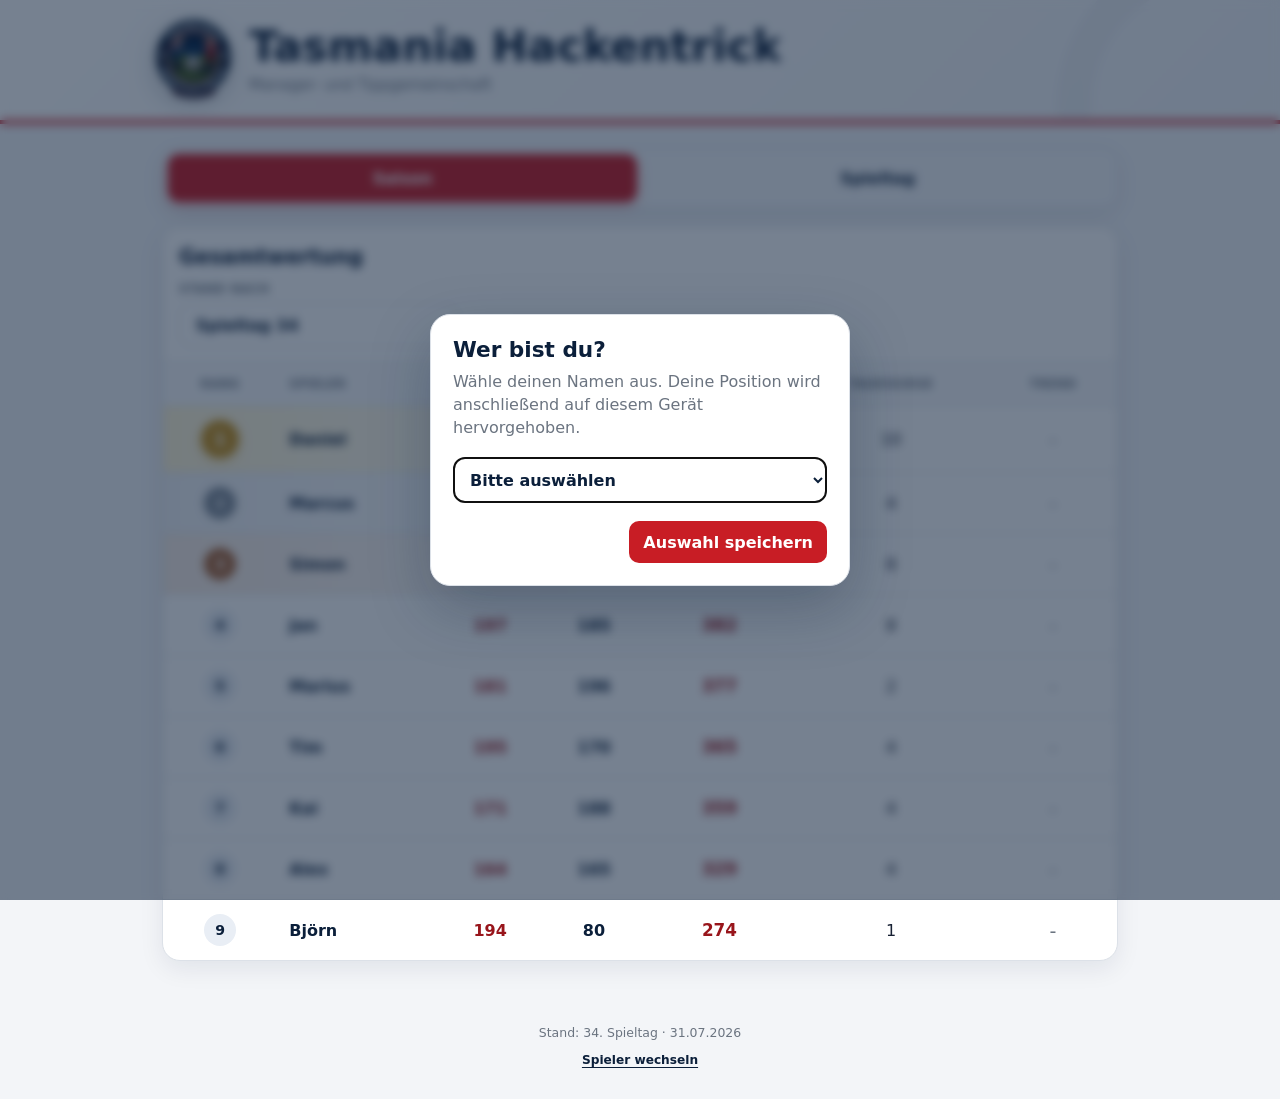
==== commit 4deda08e: "Neues Layout" ====
--- a/docs/index.html
+++ b/docs/index.html
@@ -205,7 +205,8 @@
       box-shadow: var(--shadow);
     }
 
-    .matchday-controls label {
+    .matchday-controls label,
+    .season-controls label {
       display: block;
       margin-bottom: 7px;
       color: var(--muted);
@@ -215,7 +216,8 @@
       letter-spacing: 0.06em;
     }
 
-    .matchday-select {
+    .matchday-select,
+    .season-matchday-select {
       width: 100%;
       min-height: 44px;
       padding: 8px 36px 8px 12px;
@@ -225,9 +227,11 @@
       background: var(--white);
       color: var(--navy);
       font-weight: 800;
-    }
-
-    .matchday-select:focus {
+      cursor: pointer;
+    }
+
+    .matchday-select:focus,
+    .season-matchday-select:focus {
       border-color: var(--red);
       box-shadow:
         0 0 0 3px rgb(200 29 37 / 13%);
@@ -338,29 +342,24 @@
     }
 
     .section-heading {
-      display: flex;
-      align-items: center;
-      justify-content: space-between;
-      gap: 14px;
-      padding: 18px 16px 14px;
+      padding: 18px 16px 15px;
     }
 
     .section-heading h2 {
       margin: 0;
       color: var(--navy);
-      font-size: 1.22rem;
-    }
-
-    .ranking-controls {
+      font-size: 1.28rem;
+    }
+
+    .season-heading-block {
       display: flex;
-      align-items: center;
-      gap: 10px;
-    }
-
-    .ranking-controls span {
-      color: var(--muted);
-      font-size: 0.88rem;
-      font-weight: 650;
+      flex-direction: column;
+      align-items: flex-start;
+      gap: 13px;
+    }
+
+    .season-controls {
+      width: min(100%, 280px);
     }
 
     .table-wrapper {
@@ -426,8 +425,16 @@
     }
 
     tbody tr.is-me {
+      background:
+        linear-gradient(
+          90deg,
+          #fbdde0,
+          #fff4f5 48%,
+          #ffffff 82%
+        ) !important;
       box-shadow:
-        inset 5px 0 0 var(--red);
+        inset 7px 0 0 var(--red),
+        inset 0 0 0 2px rgb(200 29 37 / 40%);
     }
 
     .rank-badge {
@@ -467,18 +474,25 @@
       font-weight: 800;
     }
 
+    tbody tr.is-me .player {
+      color: var(--red-dark);
+      font-weight: 950;
+    }
+
     .you-badge {
       display: inline-flex;
       align-items: center;
       margin-left: 7px;
-      padding: 2px 7px;
+      padding: 3px 8px;
       border-radius: 999px;
-      background: var(--red-soft);
-      color: var(--red-dark);
+      background: var(--red);
+      color: var(--white);
+      box-shadow:
+        0 3px 8px rgb(200 29 37 / 24%);
       font-size: 0.67rem;
-      font-weight: 850;
+      font-weight: 900;
       text-transform: uppercase;
-      letter-spacing: 0.04em;
+      letter-spacing: 0.05em;
       vertical-align: middle;
     }
 
@@ -608,8 +622,27 @@
     }
 
     .ranking-item.is-me {
-      outline: 2px solid rgb(200 29 37 / 35%);
-      outline-offset: -2px;
+      border: 2px solid var(--red);
+      background:
+        linear-gradient(
+          105deg,
+          #fbdde0,
+          #fff1f3 52%,
+          #ffffff 90%
+        );
+      box-shadow:
+        0 8px 20px rgb(200 29 37 / 17%),
+        inset 0 0 0 1px rgb(255 255 255 / 70%);
+    }
+
+    .ranking-item.is-me::before {
+      width: 7px;
+      background: var(--red);
+    }
+
+    .ranking-item.is-me .mobile-player-name {
+      color: var(--red-dark);
+      font-weight: 950;
     }
 
     .mobile-player {
@@ -807,9 +840,8 @@
         padding-left: 10px;
       }
 
-      .section-heading {
-        align-items: stretch;
-        flex-direction: column;
+      .season-controls {
+        width: 100%;
       }
 
       .desktop-ranking {
@@ -952,12 +984,25 @@
         id="ranking-heading"
         class="section-heading"
       >
-        <h2 id="ranking-title">
-          Gesamtwertung
-        </h2>
-
-        <div class="ranking-controls">
-          <span id="ranking-label"></span>
+        <div class="season-heading-block">
+          <h2 id="ranking-title">
+            Gesamtwertung
+          </h2>
+
+          <div
+            id="season-controls"
+            class="season-controls"
+          >
+            <label for="season-matchday-select">
+              Stand nach
+            </label>
+
+            <select
+              id="season-matchday-select"
+              class="season-matchday-select"
+              aria-label="Spieltag der Gesamtwertung auswählen"
+            ></select>
+          </div>
         </div>
       </div>
 
@@ -1062,6 +1107,7 @@
     let appData = null;
     let latestMatchday = null;
     let selectedMatchday = null;
+    let selectedSeasonMatchday = null;
     let selectedPlayer = null;
     let activeView = "season";
 
@@ -1077,6 +1123,9 @@
     const matchdaySelect =
       document.getElementById("matchday-select");
 
+    const seasonMatchdaySelect =
+      document.getElementById("season-matchday-select");
+
     const hero =
       document.getElementById("hero");
 
@@ -1085,9 +1134,6 @@
 
     const rankingHeading =
       document.getElementById("ranking-heading");
-
-    const rankingLabel =
-      document.getElementById("ranking-label");
 
     const loading =
       document.getElementById("loading");
@@ -1128,6 +1174,16 @@
           Number(event.target.value);
 
         renderMatchdayView();
+      }
+    );
+
+    seasonMatchdaySelect.addEventListener(
+      "change",
+      event => {
+        selectedSeasonMatchday =
+          Number(event.target.value);
+
+        renderSeasonView();
       }
     );
 
@@ -1200,6 +1256,12 @@
       `;
     }
 
+    function getSortedMatchdayNumbers() {
+      return appData.matchdays
+        .map(item => Number(item.matchday))
+        .sort((a, b) => a - b);
+    }
+
     function getLatestMatchday(matchdays) {
       return [...matchdays].sort(
         (a, b) =>
@@ -1225,7 +1287,8 @@
 
     function namesWithMaximum(
       results,
-      getValue
+      getValue,
+      separator = ", "
     ) {
       const maximum = Math.max(
         ...results.map(getValue)
@@ -1237,7 +1300,7 @@
             getValue(result) === maximum
         )
         .map(result => result.name)
-        .join(", ");
+        .join(separator);
     }
 
     function assignCompetitionRanks(
@@ -1286,7 +1349,7 @@
 
     function calculateSeasonRanking(
       data,
-      maximumMatchday = Infinity
+      maximumMatchday
     ) {
       const totals = new Map();
 
@@ -1339,28 +1402,36 @@
       );
     }
 
-    function getSeasonRankingWithTrend() {
-      const sortedMatchdayNumbers =
-        appData.matchdays
-          .map(item => Number(item.matchday))
-          .sort((a, b) => a - b);
-
-      const currentNumber =
-        sortedMatchdayNumbers[
-          sortedMatchdayNumbers.length - 1
-        ];
-
-      const previousNumber =
-        sortedMatchdayNumbers.length > 1
-          ? sortedMatchdayNumbers[
-              sortedMatchdayNumbers.length - 2
-            ]
-          : null;
-
+    function getPreviousAvailableMatchday(
+      selectedNumber
+    ) {
+      const earlierMatchdays =
+        getSortedMatchdayNumbers().filter(
+          number =>
+            number < Number(selectedNumber)
+        );
+
+      if (earlierMatchdays.length === 0) {
+        return null;
+      }
+
+      return earlierMatchdays[
+        earlierMatchdays.length - 1
+      ];
+    }
+
+    function getSeasonRankingWithTrend(
+      selectedNumber
+    ) {
       const currentRanking =
         calculateSeasonRanking(
           appData,
-          currentNumber
+          selectedNumber
+        );
+
+      const previousNumber =
+        getPreviousAvailableMatchday(
+          selectedNumber
         );
 
       if (previousNumber === null) {
@@ -1399,19 +1470,24 @@
             Number(a.matchday)
         );
 
-      matchdaySelect.innerHTML =
-        sortedMatchdays
-          .map(
-            matchday => `
-              <option value="${matchday.matchday}">
-                Spieltag ${matchday.matchday}
-              </option>
-            `
-          )
-          .join("");
+      const options = sortedMatchdays
+        .map(
+          matchday => `
+            <option value="${matchday.matchday}">
+              Spieltag ${matchday.matchday}
+            </option>
+          `
+        )
+        .join("");
+
+      matchdaySelect.innerHTML = options;
+      seasonMatchdaySelect.innerHTML = options;
 
       matchdaySelect.value =
         String(selectedMatchday);
+
+      seasonMatchdaySelect.value =
+        String(selectedSeasonMatchday);
     }
 
     function populatePlayerSelect() {
@@ -1532,18 +1608,18 @@
       hero.hidden = true;
       summary.hidden = true;
       rankingHeading.hidden = false;
-      rankingLabel.hidden = false;
+
+      seasonMatchdaySelect.value =
+        String(selectedSeasonMatchday);
 
       const ranking =
-        getSeasonRankingWithTrend();
+        getSeasonRankingWithTrend(
+          selectedSeasonMatchday
+        );
 
       document.getElementById(
         "ranking-title"
       ).textContent = "Gesamtwertung";
-
-      rankingLabel.textContent =
-        `${appData.matchdays.length} Spieltag` +
-        `${appData.matchdays.length === 1 ? "" : "e"}`;
 
       document.getElementById(
         "ranking-head"
@@ -1728,21 +1804,24 @@
         namesWithMaximum(
           results,
           result =>
-            result.matchday_points
+            result.matchday_points,
+          " & "
         );
 
       const bestTs =
         namesWithMaximum(
           results,
           result =>
-            result.ts.points
+            result.ts.points,
+          " & "
         );
 
       const bestMs =
         namesWithMaximum(
           results,
           result =>
-            result.ms.points
+            result.ms.points,
+          " & "
         );
 
       document.getElementById(
@@ -1956,6 +2035,9 @@
         }
 
         selectedMatchday =
+          Number(latestMatchday.matchday);
+
+        selectedSeasonMatchday =
           Number(latestMatchday.matchday);
 
         const storedPlayer =
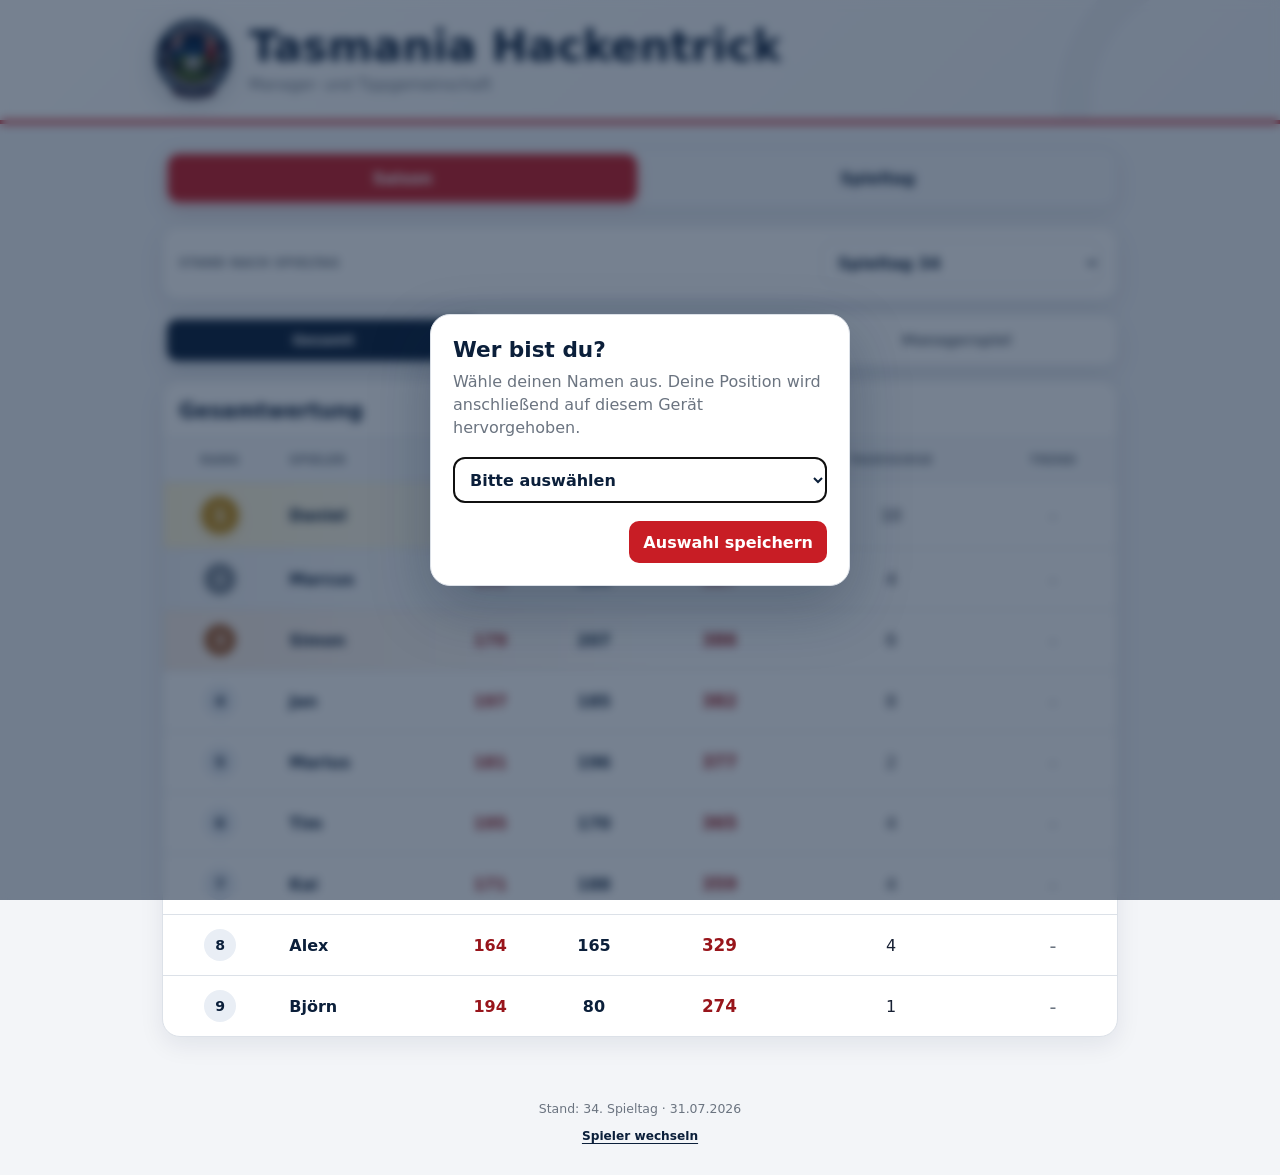
==== commit a0068f5b: "Wettbewerbsansichten visuell vereinheitlichen" ====
--- a/docs/index.html
+++ b/docs/index.html
@@ -14,885 +14,22 @@
 
   <link
     rel="manifest"
-    href="/tipprunden-pwa/manifest.json"
+    href="manifest.json"
   >
 
   <link
     rel="icon"
     type="image/png"
     sizes="192x192"
-    href="/tipprunden-pwa/assets/icon-tasmania-192.png"
+    href="assets/icon-tasmania-192.png"
   >
 
   <link
     rel="apple-touch-icon"
-    href="/tipprunden-pwa/assets/icon-tasmania-192.png"
-  >
-
-  <style>
-    :root {
-      --navy: #0b1f3a;
-      --navy-light: #17365f;
-      --navy-soft: #e9eef5;
-
-      --red: #c81d25;
-      --red-dark: #98151b;
-      --red-soft: #fdecee;
-
-      --white: #ffffff;
-      --background: #f3f5f8;
-      --surface: #ffffff;
-
-      --text: #172033;
-      --muted: #6b7480;
-      --border: #dce1e8;
-
-      --gold: #c7921e;
-      --gold-soft: #fff5d6;
-
-      --silver: #7f8a97;
-      --silver-soft: #f0f2f5;
-
-      --bronze: #a86437;
-      --bronze-soft: #f7ece4;
-
-      --shadow:
-        0 8px 24px rgb(11 31 58 / 8%);
-    }
-
-    * {
-      box-sizing: border-box;
-    }
-
-    html {
-      background: var(--background);
-    }
-
-    body {
-      margin: 0;
-      background: var(--background);
-      color: var(--text);
-      font-family:
-        system-ui,
-        -apple-system,
-        BlinkMacSystemFont,
-        "Segoe UI",
-        sans-serif;
-    }
-
-    button,
-    select {
-      font: inherit;
-    }
-
-    button {
-      cursor: pointer;
-    }
-
-    [hidden] {
-      display: none !important;
-    }
-
-    header {
-      position: relative;
-      overflow: hidden;
-      padding: 17px 16px 19px;
-      border-bottom: 4px solid var(--red);
-      background:
-        linear-gradient(
-          135deg,
-          #ffffff,
-          #f1f3f6
-        );
-      color: var(--navy);
-    }
-
-    header::after {
-      content: "";
-      position: absolute;
-      right: -95px;
-      bottom: -145px;
-      width: 250px;
-      height: 250px;
-      border: 34px solid rgb(11 31 58 / 3%);
-      border-radius: 50%;
-      pointer-events: none;
-    }
-
-    .header-content,
-    main {
-      width: min(100%, 980px);
-      margin: 0 auto;
-    }
-
-    .brand-line {
-      position: relative;
-      z-index: 1;
-      display: flex;
-      align-items: center;
-      gap: 15px;
-    }
-
-    .brand-logo {
-      display: block;
-      width: 84px;
-      height: 84px;
-      flex: 0 0 auto;
-      border-radius: 50%;
-      object-fit: contain;
-      filter:
-        drop-shadow(
-          0 5px 10px rgb(11 31 58 / 18%)
-        );
-    }
-
-    header h1 {
-      margin: 0;
-      color: var(--navy);
-      font-size: clamp(1.65rem, 7vw, 2.7rem);
-      line-height: 1.05;
-    }
-
-    header p {
-      margin: 7px 0 0;
-      color: var(--muted);
-      font-size: 0.94rem;
-    }
-
-    main {
-      padding: 18px 12px 42px;
-    }
-
-    .tabs {
-      position: sticky;
-      z-index: 10;
-      top: 0;
-      display: grid;
-      grid-template-columns: 1fr 1fr;
-      gap: 6px;
-      margin-bottom: 18px;
-      padding: 5px;
-      border: 1px solid var(--border);
-      border-radius: 16px;
-      background: rgb(243 245 248 / 94%);
-      box-shadow:
-        0 6px 20px rgb(11 31 58 / 8%);
-      backdrop-filter: blur(12px);
-    }
-
-    .tab-button {
-      min-height: 48px;
-      border: 0;
-      border-radius: 11px;
-      background: transparent;
-      color: var(--navy);
-      font-weight: 800;
-    }
-
-    .tab-button.active {
-      background: var(--red);
-      color: var(--white);
-      box-shadow:
-        0 4px 12px rgb(200 29 37 / 25%);
-    }
-
-    .matchday-controls {
-      margin-bottom: 14px;
-      padding: 14px 16px;
-      border: 1px solid var(--border);
-      border-radius: 16px;
-      background: var(--white);
-      box-shadow: var(--shadow);
-    }
-
-    .matchday-controls label,
-    .season-controls label {
-      display: block;
-      margin-bottom: 7px;
-      color: var(--muted);
-      font-size: 0.72rem;
-      font-weight: 800;
-      text-transform: uppercase;
-      letter-spacing: 0.06em;
-    }
-
-    .matchday-select,
-    .season-matchday-select {
-      width: 100%;
-      min-height: 44px;
-      padding: 8px 36px 8px 12px;
-      border: 1px solid var(--border);
-      border-radius: 11px;
-      outline: none;
-      background: var(--white);
-      color: var(--navy);
-      font-weight: 800;
-      cursor: pointer;
-    }
-
-    .matchday-select:focus,
-    .season-matchday-select:focus {
-      border-color: var(--red);
-      box-shadow:
-        0 0 0 3px rgb(200 29 37 / 13%);
-    }
-
-    .hero-card {
-      position: relative;
-      overflow: hidden;
-      margin-bottom: 14px;
-      padding: 20px;
-      border-radius: 20px;
-      background:
-        linear-gradient(
-          135deg,
-          var(--navy),
-          var(--navy-light)
-        );
-      color: var(--white);
-      box-shadow: var(--shadow);
-    }
-
-    .hero-card::before {
-      content: "";
-      position: absolute;
-      inset: 0 auto 0 0;
-      width: 6px;
-      background: var(--red);
-    }
-
-    .hero-card::after {
-      content: "";
-      position: absolute;
-      right: -35px;
-      bottom: -52px;
-      width: 150px;
-      height: 150px;
-      border: 25px solid rgb(255 255 255 / 7%);
-      border-radius: 50%;
-      pointer-events: none;
-    }
-
-    .hero-label {
-      position: relative;
-      z-index: 1;
-      color: rgb(255 255 255 / 72%);
-      font-size: 0.74rem;
-      font-weight: 800;
-      text-transform: uppercase;
-      letter-spacing: 0.08em;
-    }
-
-    .hero-value {
-      position: relative;
-      z-index: 1;
-      margin-top: 6px;
-      overflow-wrap: anywhere;
-      font-size: clamp(1.65rem, 8vw, 2.5rem);
-      font-weight: 900;
-      line-height: 1.1;
-    }
-
-    .summary-grid {
-      display: grid;
-      grid-template-columns:
-        repeat(2, minmax(0, 1fr));
-      gap: 10px;
-      margin-bottom: 18px;
-    }
-
-    .card {
-      border: 1px solid var(--border);
-      border-radius: 18px;
-      background: var(--surface);
-      box-shadow: var(--shadow);
-    }
-
-    .summary-card {
-      min-width: 0;
-      padding: 15px;
-    }
-
-    .summary-label {
-      color: var(--muted);
-      font-size: 0.7rem;
-      font-weight: 800;
-      text-transform: uppercase;
-      letter-spacing: 0.06em;
-    }
-
-    .summary-value {
-      margin-top: 6px;
-      overflow-wrap: anywhere;
-      color: var(--navy);
-      font-size: 1.18rem;
-      font-weight: 850;
-    }
-
-    .summary-card.red-accent {
-      border-top: 4px solid var(--red);
-    }
-
-    .summary-card.navy-accent {
-      border-top: 4px solid var(--navy);
-    }
-
-    .ranking-card {
-      overflow: hidden;
-    }
-
-    .section-heading {
-      padding: 18px 16px 15px;
-    }
-
-    .section-heading h2 {
-      margin: 0;
-      color: var(--navy);
-      font-size: 1.28rem;
-    }
-
-    .season-heading-block {
-      display: flex;
-      flex-direction: column;
-      align-items: flex-start;
-      gap: 13px;
-    }
-
-    .season-controls {
-      width: min(100%, 280px);
-    }
-
-    .table-wrapper {
-      overflow-x: auto;
-    }
-
-    table {
-      width: 100%;
-      min-width: 720px;
-      border-collapse: collapse;
-    }
-
-    th,
-    td {
-      padding: 14px 12px;
-      border-top: 1px solid var(--border);
-      text-align: center;
-      white-space: nowrap;
-    }
-
-    th {
-      color: var(--muted);
-      background: #f8f9fb;
-      font-size: 0.72rem;
-      text-transform: uppercase;
-      letter-spacing: 0.05em;
-    }
-
-    th:nth-child(2),
-    td:nth-child(2) {
-      text-align: left;
-    }
-
-    tbody tr:hover {
-      background: #f8f9fb;
-    }
-
-    tbody tr.podium-1 {
-      background:
-        linear-gradient(
-          90deg,
-          var(--gold-soft),
-          #ffffff 55%
-        );
-    }
-
-    tbody tr.podium-2 {
-      background:
-        linear-gradient(
-          90deg,
-          var(--silver-soft),
-          #ffffff 52%
-        );
-    }
-
-    tbody tr.podium-3 {
-      background:
-        linear-gradient(
-          90deg,
-          var(--bronze-soft),
-          #ffffff 52%
-        );
-    }
-
-    tbody tr.is-me {
-      background:
-        linear-gradient(
-          90deg,
-          #fbdde0,
-          #fff4f5 48%,
-          #ffffff 82%
-        ) !important;
-      box-shadow:
-        inset 7px 0 0 var(--red),
-        inset 0 0 0 2px rgb(200 29 37 / 40%);
-    }
-
-    .rank-badge {
-      display: inline-grid;
-      width: 32px;
-      height: 32px;
-      place-items: center;
-      border-radius: 50%;
-      background: var(--navy-soft);
-      color: var(--navy);
-      font-size: 0.88rem;
-      font-weight: 900;
-    }
-
-    .rank-badge.rank-1 {
-      width: 38px;
-      height: 38px;
-      background: var(--gold);
-      color: var(--white);
-      font-size: 1rem;
-      box-shadow:
-        0 4px 10px rgb(199 146 30 / 25%);
-    }
-
-    .rank-badge.rank-2 {
-      background: var(--silver);
-      color: var(--white);
-    }
-
-    .rank-badge.rank-3 {
-      background: var(--bronze);
-      color: var(--white);
-    }
-
-    .player {
-      color: var(--navy);
-      font-weight: 800;
-    }
-
-    tbody tr.is-me .player {
-      color: var(--red-dark);
-      font-weight: 950;
-    }
-
-    .you-badge {
-      display: inline-flex;
-      align-items: center;
-      margin-left: 7px;
-      padding: 3px 8px;
-      border-radius: 999px;
-      background: var(--red);
-      color: var(--white);
-      box-shadow:
-        0 3px 8px rgb(200 29 37 / 24%);
-      font-size: 0.67rem;
-      font-weight: 900;
-      text-transform: uppercase;
-      letter-spacing: 0.05em;
-      vertical-align: middle;
-    }
-
-    .ts-value {
-      color: var(--red-dark);
-      font-weight: 850;
-    }
-
-    .ms-value {
-      color: var(--navy);
-      font-weight: 850;
-    }
-
-    .total {
-      color: var(--red-dark);
-      font-size: 1.05rem;
-      font-weight: 900;
-    }
-
-    .raw {
-      color: var(--muted);
-      font-size: 0.82rem;
-    }
-
-    .trend {
-      display: inline-flex;
-      min-width: 44px;
-      align-items: center;
-      justify-content: center;
-      gap: 3px;
-      font-size: 0.8rem;
-      font-weight: 850;
-    }
-
-    .trend-up {
-      color: #18743c;
-    }
-
-    .trend-down {
-      color: var(--red-dark);
-    }
-
-    .trend-same {
-      color: var(--muted);
-    }
-
-    .desktop-ranking {
-      display: block;
-    }
-
-    .mobile-ranking {
-      display: none;
-      padding: 0 12px 14px;
-    }
-
-    .ranking-list {
-      display: grid;
-      gap: 10px;
-    }
-
-    .ranking-item {
-      position: relative;
-      display: grid;
-      grid-template-columns:
-        42px minmax(0, 1fr) auto;
-      gap: 11px;
-      align-items: center;
-      overflow: hidden;
-      padding: 13px;
-      border: 1px solid var(--border);
-      border-radius: 15px;
-      background: var(--white);
-    }
-
-    .ranking-item::before {
-      content: "";
-      position: absolute;
-      inset: 0 auto 0 0;
-      width: 4px;
-      background: var(--navy);
-    }
-
-    .ranking-item.place-1 {
-      min-height: 94px;
-      padding-top: 17px;
-      padding-bottom: 17px;
-      border-color: rgb(199 146 30 / 55%);
-      background:
-        linear-gradient(
-          100deg,
-          var(--gold-soft),
-          var(--white) 60%
-        );
-      box-shadow:
-        0 8px 20px rgb(199 146 30 / 12%);
-    }
-
-    .ranking-item.place-2 {
-      background:
-        linear-gradient(
-          100deg,
-          var(--silver-soft),
-          var(--white) 58%
-        );
-    }
-
-    .ranking-item.place-3 {
-      background:
-        linear-gradient(
-          100deg,
-          var(--bronze-soft),
-          var(--white) 58%
-        );
-    }
-
-    .ranking-item.place-1::before {
-      width: 6px;
-      background: var(--gold);
-    }
-
-    .ranking-item.place-2::before {
-      background: var(--silver);
-    }
-
-    .ranking-item.place-3::before {
-      background: var(--bronze);
-    }
-
-    .ranking-item.is-me {
-      border: 2px solid var(--red);
-      background:
-        linear-gradient(
-          105deg,
-          #fbdde0,
-          #fff1f3 52%,
-          #ffffff 90%
-        );
-      box-shadow:
-        0 8px 20px rgb(200 29 37 / 17%),
-        inset 0 0 0 1px rgb(255 255 255 / 70%);
-    }
-
-    .ranking-item.is-me::before {
-      width: 7px;
-      background: var(--red);
-    }
-
-    .ranking-item.is-me .mobile-player-name {
-      color: var(--red-dark);
-      font-weight: 950;
-    }
-
-    .mobile-player {
-      min-width: 0;
-    }
-
-    .mobile-player-name {
-      overflow: hidden;
-      color: var(--navy);
-      font-weight: 850;
-      text-overflow: ellipsis;
-      white-space: nowrap;
-    }
-
-    .ranking-item.place-1 .mobile-player-name {
-      font-size: 1.08rem;
-      font-weight: 950;
-    }
-
-    .mobile-details {
-      display: flex;
-      flex-wrap: wrap;
-      gap: 5px 7px;
-      margin-top: 6px;
-      color: var(--muted);
-      font-size: 0.74rem;
-    }
-
-    .points-badge {
-      display: inline-flex;
-      align-items: center;
-      padding: 3px 7px;
-      border-radius: 999px;
-      font-weight: 800;
-    }
-
-    .points-badge.ts {
-      background: var(--red-soft);
-      color: var(--red-dark);
-    }
-
-    .points-badge.ms {
-      background: var(--navy-soft);
-      color: var(--navy);
-    }
-
-    .mobile-total {
-      min-width: 48px;
-      color: var(--red-dark);
-      font-size: 1.22rem;
-      font-weight: 950;
-      text-align: right;
-    }
-
-    .ranking-item.place-1 .mobile-total {
-      font-size: 1.45rem;
-    }
-
-    .mobile-total-label {
-      display: block;
-      margin-top: 1px;
-      color: var(--muted);
-      font-size: 0.62rem;
-      font-weight: 700;
-      text-transform: uppercase;
-      letter-spacing: 0.04em;
-    }
-
-    .mobile-trend {
-      margin-top: 5px;
-      text-align: right;
-    }
-
-    .status {
-      padding: 22px;
-      color: var(--muted);
-      text-align: center;
-    }
-
-    .error {
-      color: var(--red-dark);
-    }
-
-    footer {
-      padding: 22px 12px 28px;
-      color: var(--muted);
-      font-size: 0.78rem;
-      text-align: center;
-    }
-
-    .change-player-button {
-      display: block;
-      margin: 9px auto 0;
-      padding: 4px 8px;
-      border: 0;
-      background: transparent;
-      color: var(--navy);
-      font-size: 0.76rem;
-      font-weight: 750;
-      text-decoration: underline;
-      text-underline-offset: 3px;
-    }
-
-    .player-dialog-backdrop {
-      position: fixed;
-      z-index: 100;
-      inset: 0;
-      display: grid;
-      place-items: center;
-      padding: 18px;
-      background: rgb(11 31 58 / 56%);
-      backdrop-filter: blur(5px);
-    }
-
-    .player-dialog {
-      width: min(100%, 420px);
-      padding: 22px;
-      border: 1px solid var(--border);
-      border-radius: 20px;
-      background: var(--white);
-      box-shadow:
-        0 22px 60px rgb(11 31 58 / 28%);
-    }
-
-    .player-dialog h2 {
-      margin: 0;
-      color: var(--navy);
-      font-size: 1.35rem;
-    }
-
-    .player-dialog p {
-      margin: 8px 0 18px;
-      color: var(--muted);
-      line-height: 1.45;
-    }
-
-    .player-dialog select {
-      width: 100%;
-      min-height: 46px;
-      padding: 8px 12px;
-      border: 1px solid var(--border);
-      border-radius: 11px;
-      background: var(--white);
-      color: var(--navy);
-      font-weight: 800;
-    }
-
-    .dialog-actions {
-      display: flex;
-      justify-content: flex-end;
-      gap: 9px;
-      margin-top: 18px;
-    }
-
-    .dialog-button {
-      min-height: 42px;
-      padding: 8px 14px;
-      border: 0;
-      border-radius: 10px;
-      font-weight: 850;
-    }
-
-    .dialog-button.primary {
-      background: var(--red);
-      color: var(--white);
-    }
-
-    .dialog-button.secondary {
-      background: var(--navy-soft);
-      color: var(--navy);
-    }
-
-    @media (max-width: 650px) {
-      header {
-        padding-top: 14px;
-        padding-bottom: 16px;
-      }
-
-      .brand-line {
-        gap: 11px;
-      }
-
-      .brand-logo {
-        width: 70px;
-        height: 70px;
-      }
-
-      header p {
-        margin-top: 5px;
-        font-size: 0.84rem;
-      }
-
-      main {
-        padding-right: 10px;
-        padding-left: 10px;
-      }
-
-      .season-controls {
-        width: 100%;
-      }
-
-      .desktop-ranking {
-        display: none;
-      }
-
-      .mobile-ranking {
-        display: block;
-      }
-
-      .ranking-card {
-        overflow: visible;
-        border: 0;
-        background: transparent;
-        box-shadow: none;
-      }
-
-      .ranking-card > .section-heading {
-        margin-bottom: 10px;
-        border: 1px solid var(--border);
-        border-radius: 18px;
-        background: var(--white);
-        box-shadow: var(--shadow);
-      }
-    }
-
-    @media (min-width: 720px) {
-      main {
-        padding-top: 24px;
-      }
-
-      .summary-grid {
-        gap: 14px;
-      }
-
-      .matchday-controls {
-        display: flex;
-        align-items: center;
-        justify-content: space-between;
-        gap: 18px;
-      }
-
-      .matchday-controls label {
-        margin-bottom: 0;
-      }
-
-      .matchday-controls .matchday-select {
-        width: min(100%, 280px);
-      }
-    }
-  </style>
+    href="assets/icon-tasmania-192.png"
+  >
+
+  <link rel="stylesheet" href="styles.css">
 </head>
 
 <body>
@@ -942,16 +79,71 @@
       class="matchday-controls"
       hidden
     >
-      <label for="matchday-select">
-        Spieltag auswählen
-      </label>
-
-      <select
-        id="matchday-select"
-        class="matchday-select"
-        aria-label="Spieltag auswählen"
-      ></select>
+      <div
+        id="matchday-select-control"
+        class="selection-control"
+      >
+        <label for="matchday-select">
+          Spieltag auswählen
+        </label>
+
+        <select
+          id="matchday-select"
+          class="matchday-select"
+          aria-label="Spieltag auswählen"
+        ></select>
+      </div>
+
+      <div
+        id="season-controls"
+        class="selection-control"
+        hidden
+      >
+        <label for="season-matchday-select">
+          Stand nach Spieltag
+        </label>
+
+        <select
+          id="season-matchday-select"
+          class="season-matchday-select"
+          aria-label="Spieltag der Gesamtwertung auswählen"
+        ></select>
+      </div>
     </div>
+
+    <nav
+      id="matchday-mode-tabs"
+      class="matchday-mode-tabs"
+      aria-label="Spieltagswertung auswählen"
+      hidden
+    >
+      <button
+        class="matchday-mode-button active"
+        type="button"
+        data-matchday-mode="combined"
+        aria-pressed="true"
+      >
+        Gesamt
+      </button>
+
+      <button
+        class="matchday-mode-button"
+        type="button"
+        data-matchday-mode="tips"
+        aria-pressed="false"
+      >
+        Tippspiel
+      </button>
+
+      <button
+        class="matchday-mode-button"
+        type="button"
+        data-matchday-mode="manager"
+        aria-pressed="false"
+      >
+        Managerspiel
+      </button>
+    </nav>
 
     <section
       id="hero"
@@ -972,12 +164,6 @@
         –
       </div>
     </section>
-
-    <div
-      id="summary"
-      class="summary-grid"
-      hidden
-    ></div>
 
     <section class="card ranking-card">
       <div
@@ -988,21 +174,6 @@
           <h2 id="ranking-title">
             Gesamtwertung
           </h2>
-
-          <div
-            id="season-controls"
-            class="season-controls"
-          >
-            <label for="season-matchday-select">
-              Stand nach
-            </label>
-
-            <select
-              id="season-matchday-select"
-              class="season-matchday-select"
-              aria-label="Spieltag der Gesamtwertung auswählen"
-            ></select>
-          </div>
         </div>
       </div>
 
@@ -1100,1009 +271,6 @@
     </section>
   </div>
 
-  <script>
-    const PLAYER_STORAGE_KEY =
-      "tasmania-hackentrick-player";
-
-    let appData = null;
-    let latestMatchday = null;
-    let selectedMatchday = null;
-    let selectedSeasonMatchday = null;
-    let selectedPlayer = null;
-    let activeView = "season";
-
-    const seasonTab =
-      document.getElementById("season-tab");
-
-    const matchdayTab =
-      document.getElementById("matchday-tab");
-
-    const matchdayControls =
-      document.getElementById("matchday-controls");
-
-    const matchdaySelect =
-      document.getElementById("matchday-select");
-
-    const seasonMatchdaySelect =
-      document.getElementById("season-matchday-select");
-
-    const hero =
-      document.getElementById("hero");
-
-    const summary =
-      document.getElementById("summary");
-
-    const rankingHeading =
-      document.getElementById("ranking-heading");
-
-    const loading =
-      document.getElementById("loading");
-
-    const desktopRanking =
-      document.getElementById("desktop-ranking");
-
-    const mobileRanking =
-      document.getElementById("mobile-ranking");
-
-    const playerDialogBackdrop =
-      document.getElementById("player-dialog-backdrop");
-
-    const playerSelect =
-      document.getElementById("player-select");
-
-    const savePlayerButton =
-      document.getElementById("save-player-button");
-
-    const cancelPlayerButton =
-      document.getElementById("cancel-player-button");
-
-    const changePlayerButton =
-      document.getElementById("change-player-button");
-
-    seasonTab.addEventListener("click", () => {
-      setView("season");
-    });
-
-    matchdayTab.addEventListener("click", () => {
-      setView("matchday");
-    });
-
-    matchdaySelect.addEventListener(
-      "change",
-      event => {
-        selectedMatchday =
-          Number(event.target.value);
-
-        renderMatchdayView();
-      }
-    );
-
-    seasonMatchdaySelect.addEventListener(
-      "change",
-      event => {
-        selectedSeasonMatchday =
-          Number(event.target.value);
-
-        renderSeasonView();
-      }
-    );
-
-    savePlayerButton.addEventListener(
-      "click",
-      () => {
-        const player = playerSelect.value;
-
-        if (!player) {
-          return;
-        }
-
-        selectedPlayer = player;
-
-        localStorage.setItem(
-          PLAYER_STORAGE_KEY,
-          selectedPlayer
-        );
-
-        closePlayerDialog();
-        renderActiveView();
-      }
-    );
-
-    cancelPlayerButton.addEventListener(
-      "click",
-      closePlayerDialog
-    );
-
-    changePlayerButton.addEventListener(
-      "click",
-      () => {
-        openPlayerDialog(true);
-      }
-    );
-
-    function setView(view) {
-      activeView = view;
-
-      seasonTab.classList.toggle(
-        "active",
-        view === "season"
-      );
-
-      matchdayTab.classList.toggle(
-        "active",
-        view === "matchday"
-      );
-
-      renderActiveView();
-    }
-
-    function createSummaryCard(
-      label,
-      value,
-      accent = "navy"
-    ) {
-      return `
-        <article
-          class="card summary-card ${accent}-accent"
-        >
-          <div class="summary-label">
-            ${label}
-          </div>
-
-          <div class="summary-value">
-            ${value}
-          </div>
-        </article>
-      `;
-    }
-
-    function getSortedMatchdayNumbers() {
-      return appData.matchdays
-        .map(item => Number(item.matchday))
-        .sort((a, b) => a - b);
-    }
-
-    function getLatestMatchday(matchdays) {
-      return [...matchdays].sort(
-        (a, b) =>
-          Number(b.matchday) -
-          Number(a.matchday)
-      )[0];
-    }
-
-    function formatDateOnly(value) {
-      if (!value) {
-        return "–";
-      }
-
-      return new Intl.DateTimeFormat(
-        "de-DE",
-        {
-          day: "2-digit",
-          month: "2-digit",
-          year: "numeric"
-        }
-      ).format(new Date(value));
-    }
-
-    function namesWithMaximum(
-      results,
-      getValue,
-      separator = ", "
-    ) {
-      const maximum = Math.max(
-        ...results.map(getValue)
-      );
-
-      return results
-        .filter(
-          result =>
-            getValue(result) === maximum
-        )
-        .map(result => result.name)
-        .join(separator);
-    }
-
-    function assignCompetitionRanks(
-      rows,
-      pointsField
-    ) {
-      const sorted = [...rows].sort(
-        (a, b) => {
-          const difference =
-            Number(b[pointsField]) -
-            Number(a[pointsField]);
-
-          if (difference !== 0) {
-            return difference;
-          }
-
-          return a.name.localeCompare(
-            b.name,
-            "de",
-            { sensitivity: "base" }
-          );
-        }
-      );
-
-      let previousPoints = null;
-      let currentRank = 0;
-
-      return sorted.map(
-        (row, index) => {
-          const points =
-            Number(row[pointsField]);
-
-          if (points !== previousPoints) {
-            currentRank = index + 1;
-          }
-
-          previousPoints = points;
-
-          return {
-            ...row,
-            rank: currentRank
-          };
-        }
-      );
-    }
-
-    function calculateSeasonRanking(
-      data,
-      maximumMatchday
-    ) {
-      const totals = new Map();
-
-      for (const name of data.participants) {
-        totals.set(name, {
-          name,
-          tsPoints: 0,
-          msPoints: 0,
-          totalPoints: 0,
-          matchdayWins: 0
-        });
-      }
-
-      const relevantMatchdays =
-        data.matchdays.filter(
-          matchday =>
-            Number(matchday.matchday) <=
-            Number(maximumMatchday)
-        );
-
-      for (const matchday of relevantMatchdays) {
-        for (const result of matchday.results) {
-          const participant =
-            totals.get(result.name);
-
-          if (!participant) {
-            continue;
-          }
-
-          participant.tsPoints +=
-            Number(result.ts.points);
-
-          participant.msPoints +=
-            Number(result.ms.points);
-
-          participant.totalPoints +=
-            Number(result.matchday_points);
-
-          if (
-            Number(result.matchday_rank) === 1
-          ) {
-            participant.matchdayWins += 1;
-          }
-        }
-      }
-
-      return assignCompetitionRanks(
-        [...totals.values()],
-        "totalPoints"
-      );
-    }
-
-    function getPreviousAvailableMatchday(
-      selectedNumber
-    ) {
-      const earlierMatchdays =
-        getSortedMatchdayNumbers().filter(
-          number =>
-            number < Number(selectedNumber)
-        );
-
-      if (earlierMatchdays.length === 0) {
-        return null;
-      }
-
-      return earlierMatchdays[
-        earlierMatchdays.length - 1
-      ];
-    }
-
-    function getSeasonRankingWithTrend(
-      selectedNumber
-    ) {
-      const currentRanking =
-        calculateSeasonRanking(
-          appData,
-          selectedNumber
-        );
-
-      const previousNumber =
-        getPreviousAvailableMatchday(
-          selectedNumber
-        );
-
-      if (previousNumber === null) {
-        return currentRanking.map(result => ({
-          ...result,
-          trend: 0
-        }));
-      }
-
-      const previousRanking =
-        calculateSeasonRanking(
-          appData,
-          previousNumber
-        );
-
-      const previousRanks = new Map(
-        previousRanking.map(result => [
-          result.name,
-          result.rank
-        ])
-      );
-
-      return currentRanking.map(result => ({
-        ...result,
-        trend:
-          Number(previousRanks.get(result.name)) -
-          Number(result.rank)
-      }));
-    }
-
-    function populateMatchdaySelect() {
-      const sortedMatchdays =
-        [...appData.matchdays].sort(
-          (a, b) =>
-            Number(b.matchday) -
-            Number(a.matchday)
-        );
-
-      const options = sortedMatchdays
-        .map(
-          matchday => `
-            <option value="${matchday.matchday}">
-              Spieltag ${matchday.matchday}
-            </option>
-          `
-        )
-        .join("");
-
-      matchdaySelect.innerHTML = options;
-      seasonMatchdaySelect.innerHTML = options;
-
-      matchdaySelect.value =
-        String(selectedMatchday);
-
-      seasonMatchdaySelect.value =
-        String(selectedSeasonMatchday);
-    }
-
-    function populatePlayerSelect() {
-      playerSelect.innerHTML = `
-        <option value="">
-          Bitte auswählen
-        </option>
-        ${appData.participants
-          .map(
-            name => `
-              <option value="${name}">
-                ${name}
-              </option>
-            `
-          )
-          .join("")}
-      `;
-
-      if (selectedPlayer) {
-        playerSelect.value = selectedPlayer;
-      }
-    }
-
-    function openPlayerDialog(canCancel) {
-      populatePlayerSelect();
-
-      cancelPlayerButton.hidden = !canCancel;
-      playerDialogBackdrop.hidden = false;
-
-      window.setTimeout(() => {
-        playerSelect.focus();
-      }, 0);
-    }
-
-    function closePlayerDialog() {
-      playerDialogBackdrop.hidden = true;
-    }
-
-    function getRankClass(rank) {
-      const numericRank = Number(rank);
-
-      if (numericRank === 1) {
-        return "rank-1";
-      }
-
-      if (numericRank === 2) {
-        return "rank-2";
-      }
-
-      if (numericRank === 3) {
-        return "rank-3";
-      }
-
-      return "";
-    }
-
-    function getPodiumRowClass(rank) {
-      const numericRank = Number(rank);
-
-      if (
-        numericRank >= 1 &&
-        numericRank <= 3
-      ) {
-        return `podium-${numericRank}`;
-      }
-
-      return "";
-    }
-
-    function getTrendMarkup(trend) {
-      if (trend > 0) {
-        return `
-          <span class="trend trend-up">
-            ▲ ${trend}
-          </span>
-        `;
-      }
-
-      if (trend < 0) {
-        return `
-          <span class="trend trend-down">
-            ▼ ${Math.abs(trend)}
-          </span>
-        `;
-      }
-
-      return `
-        <span class="trend trend-same">
-          –
-        </span>
-      `;
-    }
-
-    function getYouBadge(name) {
-      return name === selectedPlayer
-        ? `<span class="you-badge">Du</span>`
-        : "";
-    }
-
-    function isSelectedPlayer(name) {
-      return name === selectedPlayer;
-    }
-
-    function renderActiveView() {
-      if (!appData || !latestMatchday) {
-        return;
-      }
-
-      if (activeView === "season") {
-        renderSeasonView();
-      } else {
-        renderMatchdayView();
-      }
-    }
-
-    function renderSeasonView() {
-      matchdayControls.hidden = true;
-      hero.hidden = true;
-      summary.hidden = true;
-      rankingHeading.hidden = false;
-
-      seasonMatchdaySelect.value =
-        String(selectedSeasonMatchday);
-
-      const ranking =
-        getSeasonRankingWithTrend(
-          selectedSeasonMatchday
-        );
-
-      document.getElementById(
-        "ranking-title"
-      ).textContent = "Gesamtwertung";
-
-      document.getElementById(
-        "ranking-head"
-      ).innerHTML = `
-        <tr>
-          <th>Rang</th>
-          <th>Spieler</th>
-          <th>TS</th>
-          <th>MS</th>
-          <th>Gesamt</th>
-          <th>Tagessiege</th>
-          <th>Trend</th>
-        </tr>
-      `;
-
-      document.getElementById(
-        "ranking-body"
-      ).innerHTML =
-        ranking
-          .map(result => {
-            const rankClass =
-              getRankClass(result.rank);
-
-            const rowClasses = [
-              getPodiumRowClass(result.rank),
-              isSelectedPlayer(result.name)
-                ? "is-me"
-                : ""
-            ]
-              .filter(Boolean)
-              .join(" ");
-
-            return `
-              <tr class="${rowClasses}">
-                <td>
-                  <span
-                    class="rank-badge ${rankClass}"
-                  >
-                    ${result.rank}
-                  </span>
-                </td>
-
-                <td class="player">
-                  ${result.name}
-                  ${getYouBadge(result.name)}
-                </td>
-
-                <td class="ts-value">
-                  ${result.tsPoints}
-                </td>
-
-                <td class="ms-value">
-                  ${result.msPoints}
-                </td>
-
-                <td class="total">
-                  ${result.totalPoints}
-                </td>
-
-                <td>
-                  ${result.matchdayWins}
-                </td>
-
-                <td>
-                  ${getTrendMarkup(result.trend)}
-                </td>
-              </tr>
-            `;
-          })
-          .join("");
-
-      document.getElementById(
-        "mobile-ranking-list"
-      ).innerHTML =
-        ranking
-          .map(result => {
-            const rankClass =
-              getRankClass(result.rank);
-
-            const selectedClass =
-              isSelectedPlayer(result.name)
-                ? "is-me"
-                : "";
-
-            return `
-              <article
-                class="
-                  ranking-item
-                  place-${result.rank}
-                  ${selectedClass}
-                "
-              >
-                <span
-                  class="rank-badge ${rankClass}"
-                >
-                  ${result.rank}
-                </span>
-
-                <div class="mobile-player">
-                  <div class="mobile-player-name">
-                    ${result.name}
-                    ${getYouBadge(result.name)}
-                  </div>
-
-                  <div class="mobile-details">
-                    <span class="points-badge ts">
-                      TS ${result.tsPoints}
-                    </span>
-
-                    <span class="points-badge ms">
-                      MS ${result.msPoints}
-                    </span>
-
-                    <span>
-                      ${result.matchdayWins}
-                      Tagessieg${
-                        result.matchdayWins === 1
-                          ? ""
-                          : "e"
-                      }
-                    </span>
-                  </div>
-                </div>
-
-                <div class="mobile-total">
-                  ${result.totalPoints}
-
-                  <span class="mobile-total-label">
-                    Punkte
-                  </span>
-
-                  <div class="mobile-trend">
-                    ${getTrendMarkup(result.trend)}
-                  </div>
-                </div>
-              </article>
-            `;
-          })
-          .join("");
-    }
-
-    function renderMatchdayView() {
-      matchdayControls.hidden = false;
-      hero.hidden = false;
-      summary.hidden = false;
-      rankingHeading.hidden = true;
-
-      const matchday =
-        appData.matchdays.find(
-          item =>
-            Number(item.matchday) ===
-            Number(selectedMatchday)
-        );
-
-      if (!matchday) {
-        return;
-      }
-
-      matchdaySelect.value =
-        String(matchday.matchday);
-
-      const results =
-        [...matchday.results].sort(
-          (a, b) => {
-            const rankDifference =
-              Number(a.matchday_rank) -
-              Number(b.matchday_rank);
-
-            if (rankDifference !== 0) {
-              return rankDifference;
-            }
-
-            return a.name.localeCompare(
-              b.name,
-              "de",
-              { sensitivity: "base" }
-            );
-          }
-        );
-
-      const winnerNames =
-        namesWithMaximum(
-          results,
-          result =>
-            result.matchday_points,
-          " & "
-        );
-
-      const bestTs =
-        namesWithMaximum(
-          results,
-          result =>
-            result.ts.points,
-          " & "
-        );
-
-      const bestMs =
-        namesWithMaximum(
-          results,
-          result =>
-            result.ms.points,
-          " & "
-        );
-
-      document.getElementById(
-        "hero-label"
-      ).textContent = "Mann des Tages";
-
-      document.getElementById(
-        "hero-value"
-      ).textContent = winnerNames;
-
-      summary.innerHTML = [
-        createSummaryCard(
-          "Bestes Tippspiel",
-          bestTs,
-          "red"
-        ),
-        createSummaryCard(
-          "Bestes Managerspiel",
-          bestMs,
-          "navy"
-        )
-      ].join("");
-
-      document.getElementById(
-        "ranking-head"
-      ).innerHTML = `
-        <tr>
-          <th>Rang</th>
-          <th>Spieler</th>
-          <th>TS</th>
-          <th>MS</th>
-          <th>Gesamt</th>
-          <th>Rohpunkte</th>
-        </tr>
-      `;
-
-      document.getElementById(
-        "ranking-body"
-      ).innerHTML =
-        results
-          .map(result => {
-            const rankClass =
-              getRankClass(
-                result.matchday_rank
-              );
-
-            const rowClasses = [
-              getPodiumRowClass(
-                result.matchday_rank
-              ),
-              isSelectedPlayer(result.name)
-                ? "is-me"
-                : ""
-            ]
-              .filter(Boolean)
-              .join(" ");
-
-            return `
-              <tr class="${rowClasses}">
-                <td>
-                  <span
-                    class="rank-badge ${rankClass}"
-                  >
-                    ${result.matchday_rank}
-                  </span>
-                </td>
-
-                <td class="player">
-                  ${result.name}
-                  ${getYouBadge(result.name)}
-                </td>
-
-                <td class="ts-value">
-                  ${result.ts.points}
-                </td>
-
-                <td class="ms-value">
-                  ${result.ms.points}
-                </td>
-
-                <td class="total">
-                  ${result.matchday_points}
-                </td>
-
-                <td class="raw">
-                  TS ${result.ts.raw_points}
-                  ·
-                  MS ${result.ms.raw_points}
-                </td>
-              </tr>
-            `;
-          })
-          .join("");
-
-      document.getElementById(
-        "mobile-ranking-list"
-      ).innerHTML =
-        results
-          .map(result => {
-            const rankClass =
-              getRankClass(
-                result.matchday_rank
-              );
-
-            const selectedClass =
-              isSelectedPlayer(result.name)
-                ? "is-me"
-                : "";
-
-            return `
-              <article
-                class="
-                  ranking-item
-                  place-${result.matchday_rank}
-                  ${selectedClass}
-                "
-              >
-                <span
-                  class="rank-badge ${rankClass}"
-                >
-                  ${result.matchday_rank}
-                </span>
-
-                <div class="mobile-player">
-                  <div class="mobile-player-name">
-                    ${result.name}
-                    ${getYouBadge(result.name)}
-                  </div>
-
-                  <div class="mobile-details">
-                    <span class="points-badge ts">
-                      TS ${result.ts.points}
-                    </span>
-
-                    <span class="points-badge ms">
-                      MS ${result.ms.points}
-                    </span>
-
-                    <span>
-                      Roh:
-                      ${result.ts.raw_points}
-                      /
-                      ${result.ms.raw_points}
-                    </span>
-                  </div>
-                </div>
-
-                <div class="mobile-total">
-                  ${result.matchday_points}
-
-                  <span class="mobile-total-label">
-                    Punkte
-                  </span>
-                </div>
-              </article>
-            `;
-          })
-          .join("");
-    }
-
-    async function loadData() {
-      try {
-        const response = await fetch(
-          `data.json?timestamp=${Date.now()}`,
-          {
-            cache: "no-store"
-          }
-        );
-
-        if (!response.ok) {
-          throw new Error(
-            "data.json konnte nicht geladen werden: " +
-            response.status
-          );
-        }
-
-        appData = await response.json();
-
-        if (
-          !Array.isArray(appData.matchdays) ||
-          appData.matchdays.length === 0
-        ) {
-          throw new Error(
-            "Es sind noch keine Spieltage gespeichert."
-          );
-        }
-
-        if (
-          !Array.isArray(appData.participants) ||
-          appData.participants.length !== 9
-        ) {
-          throw new Error(
-            "Die Teilnehmerliste ist nicht vollständig."
-          );
-        }
-
-        latestMatchday =
-          getLatestMatchday(
-            appData.matchdays
-          );
-
-        if (
-          !Array.isArray(
-            latestMatchday.results
-          ) ||
-          latestMatchday.results.length !== 9
-        ) {
-          throw new Error(
-            "Die Spieltagsdaten sind nicht vollständig."
-          );
-        }
-
-        selectedMatchday =
-          Number(latestMatchday.matchday);
-
-        selectedSeasonMatchday =
-          Number(latestMatchday.matchday);
-
-        const storedPlayer =
-          localStorage.getItem(
-            PLAYER_STORAGE_KEY
-          );
-
-        if (
-          storedPlayer &&
-          appData.participants.includes(
-            storedPlayer
-          )
-        ) {
-          selectedPlayer = storedPlayer;
-        }
-
-        populateMatchdaySelect();
-        renderActiveView();
-
-        loading.hidden = true;
-        desktopRanking.hidden = false;
-        mobileRanking.hidden = false;
-
-        document.getElementById(
-          "footer-status"
-        ).textContent =
-          `Stand: ${latestMatchday.matchday}. Spieltag` +
-          ` · ${formatDateOnly(appData.updated_at)}`;
-
-        changePlayerButton.hidden = false;
-
-        if (!selectedPlayer) {
-          openPlayerDialog(false);
-        }
-      } catch (error) {
-        console.error(error);
-
-        loading.classList.add("error");
-
-        loading.textContent =
-          `Fehler beim Laden: ${error.message}`;
-      }
-    }
-
-    if ("serviceWorker" in navigator) {
-      navigator.serviceWorker
-        .register(
-          "service-worker.js",
-          {
-            updateViaCache: "none"
-          }
-        )
-        .then(
-          registration =>
-            registration.update()
-        )
-        .catch(error => {
-          console.error(
-            "Service Worker konnte nicht registriert werden:",
-            error
-          );
-        });
-    }
-
-    loadData();
-  </script>
+  <script src="app.js"></script>
 </body>
-</html>+</html>
--- a/docs/styles.css
+++ b/docs/styles.css
@@ -0,0 +1,867 @@
+:root {
+  --navy: #0b1f3a;
+  --navy-light: #17365f;
+  --navy-soft: #e9eef5;
+
+  --red: #c81d25;
+  --red-dark: #98151b;
+  --red-soft: #fdecee;
+
+  --white: #ffffff;
+  --background: #f3f5f8;
+  --surface: #ffffff;
+
+  --text: #172033;
+  --muted: #6b7480;
+  --border: #dce1e8;
+
+  --gold: #c7921e;
+  --gold-soft: #fff5d6;
+
+  --silver: #7f8a97;
+  --silver-soft: #f0f2f5;
+
+  --bronze: #a86437;
+  --bronze-soft: #f7ece4;
+
+  --shadow:
+    0 8px 24px rgb(11 31 58 / 8%);
+}
+
+* {
+  box-sizing: border-box;
+}
+
+html {
+  background: var(--background);
+}
+
+body {
+  margin: 0;
+  background: var(--background);
+  color: var(--text);
+  font-family:
+    system-ui,
+    -apple-system,
+    BlinkMacSystemFont,
+    "Segoe UI",
+    sans-serif;
+}
+
+button,
+select {
+  font: inherit;
+}
+
+button {
+  cursor: pointer;
+}
+
+[hidden] {
+  display: none !important;
+}
+
+header {
+  position: relative;
+  overflow: hidden;
+  padding: 17px 16px 19px;
+  border-bottom: 4px solid var(--red);
+  background:
+    linear-gradient(
+      135deg,
+      #ffffff,
+      #f1f3f6
+    );
+  color: var(--navy);
+}
+
+header::after {
+  content: "";
+  position: absolute;
+  right: -95px;
+  bottom: -145px;
+  width: 250px;
+  height: 250px;
+  border: 34px solid rgb(11 31 58 / 3%);
+  border-radius: 50%;
+  pointer-events: none;
+}
+
+.header-content,
+main {
+  width: min(100%, 980px);
+  margin: 0 auto;
+}
+
+.brand-line {
+  position: relative;
+  z-index: 1;
+  display: flex;
+  align-items: center;
+  gap: 15px;
+}
+
+.brand-logo {
+  display: block;
+  width: 84px;
+  height: 84px;
+  flex: 0 0 auto;
+  border-radius: 50%;
+  object-fit: contain;
+  filter:
+    drop-shadow(
+      0 5px 10px rgb(11 31 58 / 18%)
+    );
+}
+
+header h1 {
+  margin: 0;
+  color: var(--navy);
+  font-size: clamp(1.65rem, 7vw, 2.7rem);
+  line-height: 1.05;
+}
+
+header p {
+  margin: 7px 0 0;
+  color: var(--muted);
+  font-size: 0.94rem;
+}
+
+main {
+  padding: 18px 12px 42px;
+}
+
+.tabs {
+  position: sticky;
+  z-index: 10;
+  top: 0;
+  display: grid;
+  grid-template-columns: 1fr 1fr;
+  gap: 6px;
+  margin-bottom: 18px;
+  padding: 5px;
+  border: 1px solid var(--border);
+  border-radius: 16px;
+  background: rgb(243 245 248 / 94%);
+  box-shadow:
+    0 6px 20px rgb(11 31 58 / 8%);
+  backdrop-filter: blur(12px);
+}
+
+.tab-button {
+  min-height: 48px;
+  border: 0;
+  border-radius: 11px;
+  background: transparent;
+  color: var(--navy);
+  font-weight: 800;
+}
+
+.tab-button.active {
+  background: var(--red);
+  color: var(--white);
+  box-shadow:
+    0 4px 12px rgb(200 29 37 / 25%);
+}
+
+.matchday-controls {
+  margin-bottom: 14px;
+  padding: 14px 16px;
+  border: 1px solid var(--border);
+  border-radius: 16px;
+  background: var(--white);
+  box-shadow: var(--shadow);
+}
+
+.matchday-mode-tabs {
+  display: grid;
+  grid-template-columns: repeat(3, minmax(0, 1fr));
+  gap: 4px;
+  margin-bottom: 14px;
+  padding: 4px;
+  border: 1px solid var(--border);
+  border-radius: 14px;
+  background: var(--white);
+  box-shadow: var(--shadow);
+}
+
+.matchday-mode-button {
+  min-width: 0;
+  min-height: 42px;
+  padding: 8px 6px;
+  border: 0;
+  border-radius: 10px;
+  background: transparent;
+  color: var(--muted);
+  font-size: clamp(0.78rem, 3vw, 0.9rem);
+  font-weight: 800;
+}
+
+.matchday-mode-button.active {
+  background: var(--navy);
+  color: var(--white);
+  box-shadow: 0 3px 10px rgb(11 31 58 / 20%);
+}
+
+.matchday-mode-button:focus-visible {
+  outline: 3px solid rgb(200 29 37 / 25%);
+  outline-offset: 2px;
+}
+
+.selection-control label {
+  display: block;
+  margin-bottom: 7px;
+  color: var(--muted);
+  font-size: 0.72rem;
+  font-weight: 800;
+  text-transform: uppercase;
+  letter-spacing: 0.06em;
+}
+
+.matchday-select,
+.season-matchday-select {
+  width: 100%;
+  min-height: 44px;
+  padding: 8px 36px 8px 12px;
+  border: 1px solid var(--border);
+  border-radius: 11px;
+  outline: none;
+  background: var(--white);
+  color: var(--navy);
+  font-weight: 800;
+  cursor: pointer;
+}
+
+.matchday-select:focus,
+.season-matchday-select:focus {
+  border-color: var(--red);
+  box-shadow:
+    0 0 0 3px rgb(200 29 37 / 13%);
+}
+
+.hero-card {
+  position: relative;
+  overflow: hidden;
+  margin-bottom: 14px;
+  padding: 20px;
+  border-radius: 20px;
+  background:
+    linear-gradient(
+      135deg,
+      var(--navy),
+      var(--navy-light)
+    );
+  color: var(--white);
+  box-shadow: var(--shadow);
+}
+
+.hero-card::before {
+  content: "";
+  position: absolute;
+  inset: 0 auto 0 0;
+  width: 6px;
+  background: var(--red);
+}
+
+.hero-card::after {
+  content: "";
+  position: absolute;
+  right: -35px;
+  bottom: -52px;
+  width: 150px;
+  height: 150px;
+  border: 25px solid rgb(255 255 255 / 7%);
+  border-radius: 50%;
+  pointer-events: none;
+}
+
+.hero-label {
+  position: relative;
+  z-index: 1;
+  color: rgb(255 255 255 / 72%);
+  font-size: 0.74rem;
+  font-weight: 800;
+  text-transform: uppercase;
+  letter-spacing: 0.08em;
+}
+
+.hero-value {
+  position: relative;
+  z-index: 1;
+  margin-top: 6px;
+  overflow-wrap: anywhere;
+  font-size: clamp(1.65rem, 8vw, 2.5rem);
+  font-weight: 900;
+  line-height: 1.1;
+}
+
+.card {
+  border: 1px solid var(--border);
+  border-radius: 18px;
+  background: var(--surface);
+  box-shadow: var(--shadow);
+}
+
+.ranking-card {
+  overflow: hidden;
+}
+
+.section-heading {
+  padding: 18px 16px 15px;
+}
+
+.section-heading h2 {
+  margin: 0;
+  color: var(--navy);
+  font-size: 1.28rem;
+}
+
+.season-heading-block {
+  display: flex;
+  flex-direction: column;
+  align-items: flex-start;
+  gap: 13px;
+}
+
+.table-wrapper {
+  overflow-x: auto;
+}
+
+table {
+  width: 100%;
+  min-width: 720px;
+  border-collapse: collapse;
+}
+
+th,
+td {
+  padding: 14px 12px;
+  border-top: 1px solid var(--border);
+  text-align: center;
+  white-space: nowrap;
+}
+
+th {
+  color: var(--muted);
+  background: #f8f9fb;
+  font-size: 0.72rem;
+  text-transform: uppercase;
+  letter-spacing: 0.05em;
+}
+
+th:nth-child(2),
+td:nth-child(2) {
+  text-align: left;
+}
+
+tbody tr:hover {
+  background: #f8f9fb;
+}
+
+tbody tr.podium-1 {
+  background:
+    linear-gradient(
+      90deg,
+      var(--gold-soft),
+      #ffffff 55%
+    );
+}
+
+tbody tr.podium-2 {
+  background:
+    linear-gradient(
+      90deg,
+      var(--silver-soft),
+      #ffffff 52%
+    );
+}
+
+tbody tr.podium-3 {
+  background:
+    linear-gradient(
+      90deg,
+      var(--bronze-soft),
+      #ffffff 52%
+    );
+}
+
+tbody tr.is-me {
+  background:
+    linear-gradient(
+      90deg,
+      #fbdde0,
+      #fff4f5 48%,
+      #ffffff 82%
+    ) !important;
+  box-shadow:
+    inset 7px 0 0 var(--red),
+    inset 0 0 0 2px rgb(200 29 37 / 40%);
+}
+
+.rank-badge {
+  display: inline-grid;
+  width: 32px;
+  height: 32px;
+  place-items: center;
+  border-radius: 50%;
+  background: var(--navy-soft);
+  color: var(--navy);
+  font-size: 0.88rem;
+  font-weight: 900;
+}
+
+.rank-badge.rank-1 {
+  width: 38px;
+  height: 38px;
+  background: var(--gold);
+  color: var(--white);
+  font-size: 1rem;
+  box-shadow:
+    0 4px 10px rgb(199 146 30 / 25%);
+}
+
+.rank-badge.rank-2 {
+  background: var(--silver);
+  color: var(--white);
+}
+
+.rank-badge.rank-3 {
+  background: var(--bronze);
+  color: var(--white);
+}
+
+.player {
+  color: var(--navy);
+  font-weight: 800;
+}
+
+tbody tr.is-me .player {
+  color: var(--red-dark);
+  font-weight: 950;
+}
+
+.you-badge {
+  display: inline-flex;
+  align-items: center;
+  margin-left: 7px;
+  padding: 3px 8px;
+  border-radius: 999px;
+  background: var(--red);
+  color: var(--white);
+  box-shadow:
+    0 3px 8px rgb(200 29 37 / 24%);
+  font-size: 0.67rem;
+  font-weight: 900;
+  text-transform: uppercase;
+  letter-spacing: 0.05em;
+  vertical-align: middle;
+}
+
+.ts-value {
+  color: var(--red-dark);
+  font-weight: 850;
+}
+
+.ms-value {
+  color: var(--navy);
+  font-weight: 850;
+}
+
+.total {
+  color: var(--red-dark);
+  font-size: 1.05rem;
+  font-weight: 900;
+}
+
+.raw {
+  color: var(--muted);
+  font-size: 0.82rem;
+}
+
+.competition-primary {
+  color: var(--red-dark);
+  font-size: 1.05rem;
+  font-weight: 900;
+}
+
+.competition-secondary {
+  color: var(--navy);
+  font-size: 0.88rem;
+  font-weight: 800;
+}
+
+.trend {
+  display: inline-flex;
+  min-width: 44px;
+  align-items: center;
+  justify-content: center;
+  gap: 3px;
+  font-size: 0.8rem;
+  font-weight: 850;
+}
+
+.trend-up {
+  color: #18743c;
+}
+
+.trend-down {
+  color: var(--red-dark);
+}
+
+.trend-same {
+  color: var(--muted);
+}
+
+.desktop-ranking {
+  display: block;
+}
+
+.mobile-ranking {
+  display: none;
+  padding: 0 12px 14px;
+}
+
+.ranking-list {
+  display: grid;
+  gap: 10px;
+}
+
+.ranking-item {
+  position: relative;
+  display: grid;
+  grid-template-columns:
+    42px minmax(0, 1fr) auto;
+  gap: 11px;
+  align-items: center;
+  overflow: hidden;
+  padding: 13px;
+  border: 1px solid var(--border);
+  border-radius: 15px;
+  background: var(--white);
+}
+
+.ranking-item::before {
+  content: "";
+  position: absolute;
+  inset: 0 auto 0 0;
+  width: 4px;
+  background: var(--navy);
+}
+
+.ranking-item.place-1 {
+  min-height: 94px;
+  padding-top: 17px;
+  padding-bottom: 17px;
+  border-color: rgb(199 146 30 / 55%);
+  background:
+    linear-gradient(
+      100deg,
+      var(--gold-soft),
+      var(--white) 60%
+    );
+  box-shadow:
+    0 8px 20px rgb(199 146 30 / 12%);
+}
+
+.ranking-item.place-2 {
+  background:
+    linear-gradient(
+      100deg,
+      var(--silver-soft),
+      var(--white) 58%
+    );
+}
+
+.ranking-item.place-3 {
+  background:
+    linear-gradient(
+      100deg,
+      var(--bronze-soft),
+      var(--white) 58%
+    );
+}
+
+.ranking-item.place-1::before {
+  width: 6px;
+  background: var(--gold);
+}
+
+.ranking-item.place-2::before {
+  background: var(--silver);
+}
+
+.ranking-item.place-3::before {
+  background: var(--bronze);
+}
+
+.ranking-item.is-me {
+  border: 2px solid var(--red);
+  background:
+    linear-gradient(
+      105deg,
+      #fbdde0,
+      #fff1f3 52%,
+      #ffffff 90%
+    );
+  box-shadow:
+    0 8px 20px rgb(200 29 37 / 17%),
+    inset 0 0 0 1px rgb(255 255 255 / 70%);
+}
+
+.ranking-item.is-me::before {
+  width: 7px;
+  background: var(--red);
+}
+
+.ranking-item.is-me .mobile-player-name {
+  color: var(--red-dark);
+  font-weight: 950;
+}
+
+.mobile-player {
+  min-width: 0;
+}
+
+.mobile-player-name {
+  overflow: hidden;
+  color: var(--navy);
+  font-weight: 850;
+  text-overflow: ellipsis;
+  white-space: nowrap;
+}
+
+.ranking-item.place-1 .mobile-player-name {
+  font-size: 1.08rem;
+  font-weight: 950;
+}
+
+.mobile-details {
+  display: flex;
+  flex-wrap: wrap;
+  gap: 5px 7px;
+  margin-top: 6px;
+  color: var(--muted);
+  font-size: 0.74rem;
+}
+
+.points-badge {
+  display: inline-flex;
+  align-items: center;
+  padding: 3px 7px;
+  border-radius: 999px;
+  font-weight: 800;
+}
+
+.points-badge.ts {
+  background: var(--red-soft);
+  color: var(--red-dark);
+}
+
+.points-badge.ms {
+  background: var(--navy-soft);
+  color: var(--navy);
+}
+
+.mobile-total {
+  min-width: 48px;
+  color: var(--red-dark);
+  font-size: 1.22rem;
+  font-weight: 950;
+  text-align: right;
+}
+
+.ranking-item.place-1 .mobile-total {
+  font-size: 1.45rem;
+}
+
+.mobile-total-label {
+  display: block;
+  margin-top: 1px;
+  color: var(--muted);
+  font-size: 0.62rem;
+  font-weight: 700;
+  text-transform: uppercase;
+  letter-spacing: 0.04em;
+}
+
+.mobile-trend {
+  margin-top: 5px;
+  text-align: right;
+}
+
+.status {
+  padding: 22px;
+  color: var(--muted);
+  text-align: center;
+}
+
+.error {
+  color: var(--red-dark);
+}
+
+footer {
+  padding: 22px 12px 28px;
+  color: var(--muted);
+  font-size: 0.78rem;
+  text-align: center;
+}
+
+.change-player-button {
+  display: block;
+  margin: 9px auto 0;
+  padding: 4px 8px;
+  border: 0;
+  background: transparent;
+  color: var(--navy);
+  font-size: 0.76rem;
+  font-weight: 750;
+  text-decoration: underline;
+  text-underline-offset: 3px;
+}
+
+.player-dialog-backdrop {
+  position: fixed;
+  z-index: 100;
+  inset: 0;
+  display: grid;
+  place-items: center;
+  padding: 18px;
+  background: rgb(11 31 58 / 56%);
+  backdrop-filter: blur(5px);
+}
+
+.player-dialog {
+  width: min(100%, 420px);
+  padding: 22px;
+  border: 1px solid var(--border);
+  border-radius: 20px;
+  background: var(--white);
+  box-shadow:
+    0 22px 60px rgb(11 31 58 / 28%);
+}
+
+.player-dialog h2 {
+  margin: 0;
+  color: var(--navy);
+  font-size: 1.35rem;
+}
+
+.player-dialog p {
+  margin: 8px 0 18px;
+  color: var(--muted);
+  line-height: 1.45;
+}
+
+.player-dialog select {
+  width: 100%;
+  min-height: 46px;
+  padding: 8px 12px;
+  border: 1px solid var(--border);
+  border-radius: 11px;
+  background: var(--white);
+  color: var(--navy);
+  font-weight: 800;
+}
+
+.dialog-actions {
+  display: flex;
+  justify-content: flex-end;
+  gap: 9px;
+  margin-top: 18px;
+}
+
+.dialog-button {
+  min-height: 42px;
+  padding: 8px 14px;
+  border: 0;
+  border-radius: 10px;
+  font-weight: 850;
+}
+
+.dialog-button.primary {
+  background: var(--red);
+  color: var(--white);
+}
+
+.dialog-button.secondary {
+  background: var(--navy-soft);
+  color: var(--navy);
+}
+
+@media (max-width: 650px) {
+  header {
+    padding-top: 14px;
+    padding-bottom: 16px;
+  }
+
+  .brand-line {
+    gap: 11px;
+  }
+
+  .brand-logo {
+    width: 70px;
+    height: 70px;
+  }
+
+  header p {
+    margin-top: 5px;
+    font-size: 0.84rem;
+  }
+
+  main {
+    padding-right: 10px;
+    padding-left: 10px;
+  }
+
+  .desktop-ranking {
+    display: none;
+  }
+
+  .mobile-ranking {
+    display: block;
+  }
+
+  .ranking-card {
+    overflow: visible;
+    border: 0;
+    background: transparent;
+    box-shadow: none;
+  }
+
+  .ranking-card > .section-heading {
+    margin-bottom: 10px;
+    border: 1px solid var(--border);
+    border-radius: 18px;
+    background: var(--white);
+    box-shadow: var(--shadow);
+  }
+}
+
+@media (min-width: 720px) {
+  main {
+    padding-top: 24px;
+  }
+
+  .matchday-controls {
+    display: flex;
+    align-items: center;
+    justify-content: space-between;
+    gap: 18px;
+  }
+
+  .matchday-controls .selection-control {
+    display: flex;
+    align-items: center;
+    justify-content: space-between;
+    gap: 18px;
+    width: 100%;
+  }
+
+  .selection-control label {
+    margin-bottom: 0;
+  }
+
+  .selection-control select {
+    width: min(100%, 280px);
+  }
+}
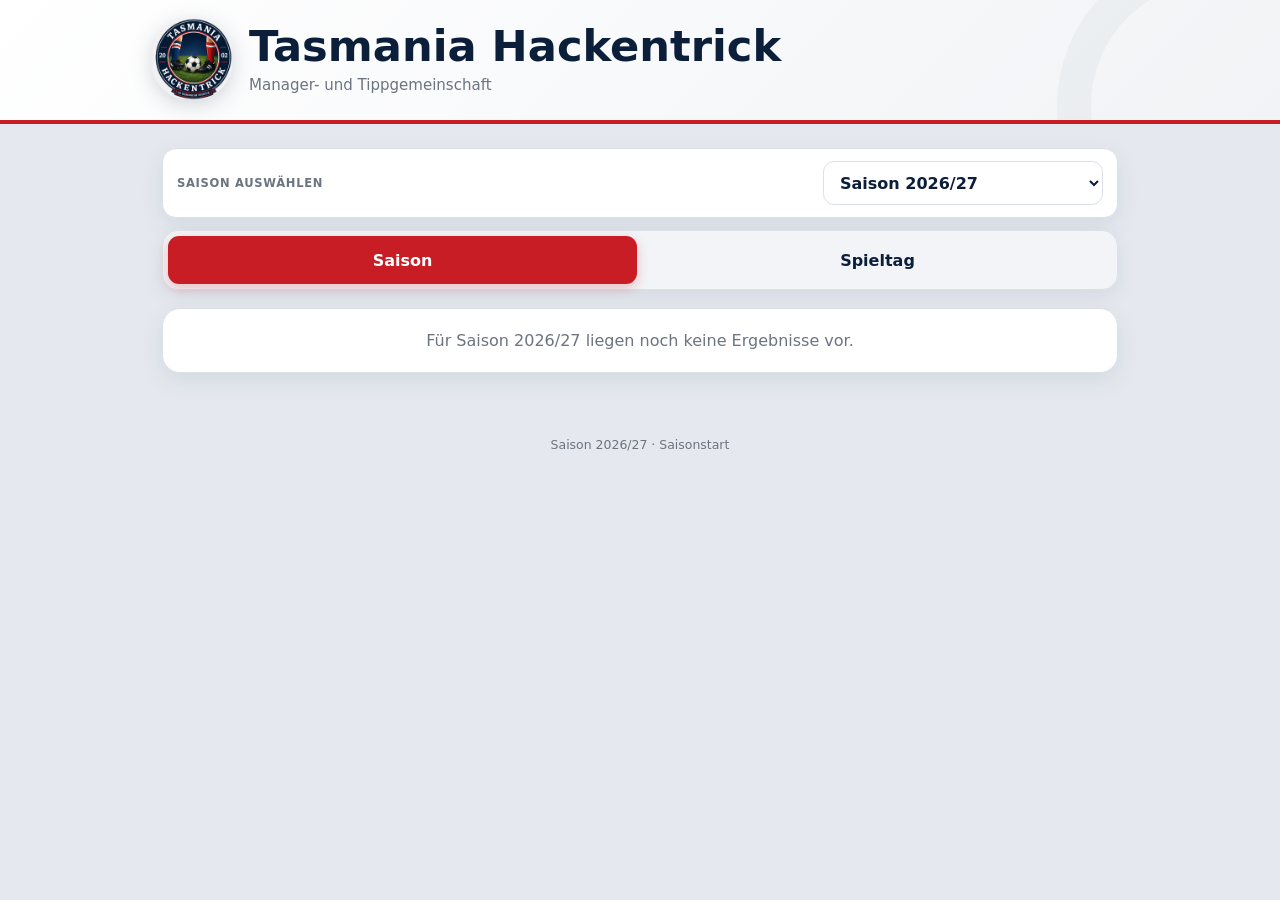
==== commit 0be5a0f6: "Add season archive and automated imports" ====
--- a/docs/index.html
+++ b/docs/index.html
@@ -53,6 +53,18 @@
   </header>
 
   <main>
+    <div class="season-picker selection-control">
+      <label for="season-select">
+        Saison auswählen
+      </label>
+
+      <select
+        id="season-select"
+        class="season-select"
+        aria-label="Saison auswählen"
+      ></select>
+    </div>
+
     <nav
       class="tabs"
       aria-label="Wertung auswählen"
--- a/docs/styles.css
+++ b/docs/styles.css
@@ -8,7 +8,7 @@
   --red-soft: #fdecee;
 
   --white: #ffffff;
-  --background: #f3f5f8;
+  --background: #e5e9ef;
   --surface: #ffffff;
 
   --text: #172033;
@@ -129,6 +129,15 @@
 
 main {
   padding: 18px 12px 42px;
+}
+
+.season-picker {
+  margin-bottom: 12px;
+  padding: 12px 14px;
+  border: 1px solid var(--border);
+  border-radius: 14px;
+  background: var(--white);
+  box-shadow: var(--shadow);
 }
 
 .tabs {
@@ -219,7 +228,8 @@
 }
 
 .matchday-select,
-.season-matchday-select {
+.season-matchday-select,
+.season-select {
   width: 100%;
   min-height: 44px;
   padding: 8px 36px 8px 12px;
@@ -233,7 +243,8 @@
 }
 
 .matchday-select:focus,
-.season-matchday-select:focus {
+.season-matchday-select:focus,
+.season-select:focus {
   border-color: var(--red);
   box-shadow:
     0 0 0 3px rgb(200 29 37 / 13%);
@@ -685,8 +696,15 @@
 }
 
 .mobile-trend {
-  margin-top: 5px;
-  text-align: right;
+  display: inline-flex;
+  align-items: center;
+  margin-left: 4px;
+  vertical-align: middle;
+}
+
+.mobile-trend .trend {
+  min-width: 0;
+  font-size: 0.7rem;
 }
 
 .status {
@@ -842,6 +860,21 @@
     padding-top: 24px;
   }
 
+  .season-picker {
+    display: flex;
+    align-items: center;
+    justify-content: space-between;
+    gap: 18px;
+  }
+
+  .season-picker label {
+    margin-bottom: 0;
+  }
+
+  .season-picker select {
+    width: min(100%, 280px);
+  }
+
   .matchday-controls {
     display: flex;
     align-items: center;
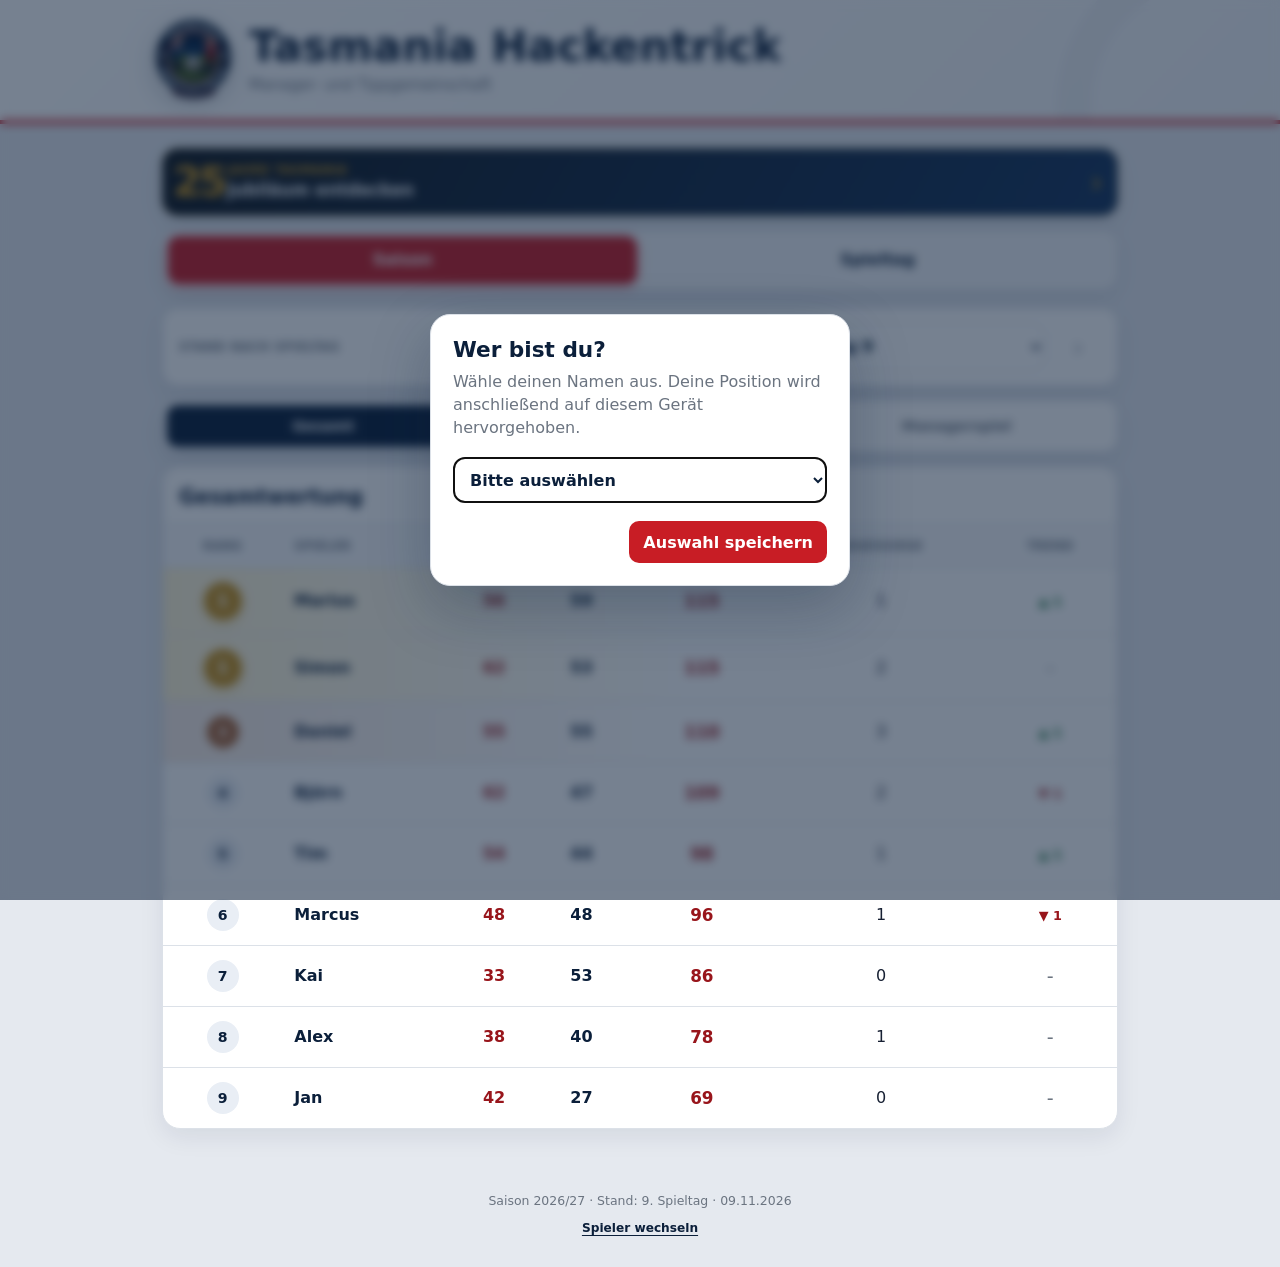
==== commit 89a15acc: "Release Tasmania 25-year anniversary archive" ====
--- a/docs/index.html
+++ b/docs/index.html
@@ -29,11 +29,11 @@
     href="assets/icon-tasmania-192.png"
   >
 
-  <link rel="stylesheet" href="styles.css">
+  <link rel="stylesheet" href="styles.css?v=45">
 </head>
 
 <body>
-  <header>
+  <header id="app-header">
     <div class="header-content">
       <div class="brand-line">
         <img
@@ -52,20 +52,51 @@
     </div>
   </header>
 
+  <header id="jubilee-header" class="jubilee-app-header" hidden>
+    <div class="header-content">
+      <div class="brand-line">
+        <img
+          class="brand-logo"
+          src="assets/logo-tasmania-25-gold-navy-transparent.png"
+          alt="Jubiläumswappen: 25 Jahre Tasmania Hackentrick"
+          width="150"
+          height="150"
+        >
+
+        <div>
+          <p>Tasmania Hackentrick</p>
+          <h1>Jubiläumsarchiv</h1>
+          <span>Geschichten, Tabellen und Erinnerungen.</span>
+        </div>
+      </div>
+    </div>
+  </header>
+
   <main>
-    <div class="season-picker selection-control">
-      <label for="season-select">
-        Saison auswählen
-      </label>
+    <section id="ranking-view">
+      <button
+        id="open-jubilee-button"
+        class="jubilee-entry"
+        type="button"
+        aria-label="25 Jahre Tasmania – Jubiläum entdecken"
+      >
+        <span class="jubilee-entry-number" aria-hidden="true">25</span>
+
+        <span class="jubilee-entry-copy">
+          <span>Jahre Tasmania</span>
+          <strong>Jubiläum entdecken</strong>
+        </span>
+
+        <span class="jubilee-entry-arrow" aria-hidden="true">›</span>
+      </button>
 
       <select
         id="season-select"
-        class="season-select"
         aria-label="Saison auswählen"
+        hidden
       ></select>
-    </div>
-
-    <nav
+
+      <nav
       class="tabs"
       aria-label="Wertung auswählen"
     >
@@ -84,13 +115,13 @@
       >
         Spieltag
       </button>
-    </nav>
-
-    <div
+      </nav>
+
+      <div
       id="matchday-controls"
       class="matchday-controls"
       hidden
-    >
+      >
       <div
         id="matchday-select-control"
         class="selection-control"
@@ -99,11 +130,15 @@
           Spieltag auswählen
         </label>
 
-        <select
-          id="matchday-select"
-          class="matchday-select"
-          aria-label="Spieltag auswählen"
-        ></select>
+        <div class="matchday-picker">
+          <button id="matchday-previous" type="button" aria-label="Vorheriger Spieltag" disabled>‹</button>
+          <select
+            id="matchday-select"
+            class="matchday-select"
+            aria-label="Spieltag auswählen"
+          ></select>
+          <button id="matchday-next" type="button" aria-label="Nächster Spieltag" disabled>›</button>
+        </div>
       </div>
 
       <div
@@ -115,20 +150,24 @@
           Stand nach Spieltag
         </label>
 
-        <select
-          id="season-matchday-select"
-          class="season-matchday-select"
-          aria-label="Spieltag der Gesamtwertung auswählen"
-        ></select>
-      </div>
-    </div>
-
-    <nav
+        <div class="matchday-picker">
+          <button id="season-matchday-previous" type="button" aria-label="Gesamtwertung nach dem vorherigen Spieltag" disabled>‹</button>
+          <select
+            id="season-matchday-select"
+            class="season-matchday-select"
+            aria-label="Spieltag der Gesamtwertung auswählen"
+          ></select>
+          <button id="season-matchday-next" type="button" aria-label="Gesamtwertung nach dem nächsten Spieltag" disabled>›</button>
+        </div>
+      </div>
+      </div>
+
+      <nav
       id="matchday-mode-tabs"
       class="matchday-mode-tabs"
       aria-label="Spieltagswertung auswählen"
       hidden
-    >
+      >
       <button
         class="matchday-mode-button active"
         type="button"
@@ -155,13 +194,13 @@
       >
         Managerspiel
       </button>
-    </nav>
-
-    <section
+      </nav>
+
+      <section
       id="hero"
       class="hero-card"
       hidden
-    >
+      >
       <div
         id="hero-label"
         class="hero-label"
@@ -175,9 +214,9 @@
       >
         –
       </div>
-    </section>
-
-    <section class="card ranking-card">
+      </section>
+
+      <section class="card ranking-card">
       <div
         id="ranking-heading"
         class="section-heading"
@@ -218,6 +257,228 @@
           id="mobile-ranking-list"
           class="ranking-list"
         ></div>
+      </div>
+      </section>
+    </section>
+
+    <section id="jubilee-overview" class="jubilee-page" hidden>
+      <button
+        class="jubilee-back-button"
+        type="button"
+        data-jubilee-back="ranking"
+      >
+        <span aria-hidden="true">‹</span>
+        Zur Wertung
+      </button>
+
+      <dialog id="jubilee-welcome" class="jubilee-welcome" aria-labelledby="jubilee-welcome-title" aria-describedby="jubilee-welcome-text">
+        <h2 id="jubilee-welcome-title">Schön, dass du da bist!</h2>
+        <p id="jubilee-welcome-text">Tasmania Hackentrick wird 25 Jahre alt. Zum Jubiläum schauen wir auf unsere gemeinsame Geschichte zurück. Entdecke besondere Momente in den Meilensteinen, stöbere in den Endständen im Saisonarchiv oder schau in der Hall of Fame nach, wer die Ewige Tabelle anführt.</p>
+        <form method="dialog" class="dialog-actions">
+          <button class="dialog-button" type="submit" autofocus>Jubiläum entdecken</button>
+        </form>
+      </dialog>
+
+      <div class="jubilee-feature-list">
+        <button
+          id="open-milestones-button"
+          class="jubilee-feature"
+          type="button"
+        >
+          <span class="jubilee-feature-kicker">Zeitachse</span>
+          <strong>Meilensteine</strong>
+          <span class="jubilee-feature-description">Von der ersten Saison bis Edinburgh. Unsere Geschichte in gemeinsamen Momenten.</span>
+          <span class="jubilee-feature-action">Zeitachse entdecken</span>
+          <span class="jubilee-feature-timeline" aria-hidden="true"><b></b><b></b><b></b></span>
+          <i aria-hidden="true">›</i>
+        </button>
+
+        <button id="open-fame-button" class="jubilee-feature" type="button">
+          <span class="jubilee-feature-kicker">Statistik</span>
+          <strong>Hall of Fame</strong>
+          <span class="jubilee-feature-description">Ewige Tabelle, Titel und Rekorde.</span>
+          <span class="jubilee-feature-action">Bestmarken entdecken</span>
+          <span class="jubilee-feature-timeline" aria-hidden="true"><b></b><b></b><b></b></span>
+          <i aria-hidden="true">›</i>
+        </button>
+
+        <button id="open-archive-button" class="jubilee-feature" type="button">
+          <span class="jubilee-feature-kicker">Alle Spielzeiten</span>
+          <strong>Saisonarchiv</strong>
+          <span class="jubilee-feature-description">Jede Saison. Alle Endstände.</span>
+          <span class="jubilee-feature-action">Spielzeiten entdecken</span>
+          <span class="jubilee-feature-timeline" aria-hidden="true"><b></b><b></b><b></b></span>
+          <i aria-hidden="true">›</i>
+        </button>
+      </div>
+      <button class="jubilee-album-entry" type="button" data-open-album>
+        <img src="assets/milestones/treffen-2009.jpg" alt="" width="72" height="60" loading="lazy">
+        <span><strong>Fotoalbum</strong><span>Gruppenbilder über die Jahre</span></span>
+        <span class="jubilee-album-arrow" aria-hidden="true">›</span>
+      </button>
+    </section>
+
+    <section id="jubilee-fame" class="jubilee-page" hidden aria-labelledby="fame-title">
+      <button class="jubilee-back-button" type="button" data-jubilee-back="overview"><span aria-hidden="true">‹</span> Jubiläumsarchiv</button>
+      <h2 id="fame-title" class="archive-title">Hall of Fame</h2>
+      <p class="fame-period" id="fame-period"></p>
+      <section class="archive-results" aria-labelledby="fame-eternal-title">
+        <h3 id="fame-eternal-title">Ewige Tabelle</h3>
+        <div class="fame-modes" role="group" aria-label="Ewige Tabelle sortieren">
+          <button type="button" data-fame-mode="points" aria-pressed="true">Gesamtpunkte</button>
+          <button type="button" data-fame-mode="average" aria-pressed="false">Punkte je Saison</button>
+        </div>
+        <table class="archive-table"><thead><tr><th scope="col">Rang</th><th scope="col">Teilnehmer</th><th scope="col" id="fame-value-label">Punkte</th></tr></thead><tbody id="fame-eternal-rows"></tbody></table>
+        <p class="fame-note">2002/03 zählt die Managerspielwertung. Danach zählen die Ränge der Gesamtwertung. Der Durchschnitt berücksichtigt alle dokumentierten Teilnahmen.</p>
+      </section>
+      <section class="archive-results" aria-labelledby="fame-titles-title">
+        <h3 id="fame-titles-title">Meisterschaften</h3>
+        <p id="fame-sort-status" class="fame-note" aria-live="polite">Sortiert nach Gesamttiteln</p>
+        <table class="fame-titles"><thead><tr><th scope="col">Teilnehmer</th><th scope="col" aria-sort="descending"><button type="button" data-title-sort="community" aria-label="Nach Gesamttiteln sortieren">Gesamt ↓</button></th><th scope="col" aria-sort="none"><button type="button" data-title-sort="tippspiel" aria-label="Nach Tippspieltiteln sortieren">Tipp</button></th><th scope="col" aria-sort="none"><button type="button" data-title-sort="managerspiel" aria-label="Nach Managerspieltiteln sortieren">Manager</button></th></tr></thead><tbody id="fame-title-rows"></tbody></table>
+        <p class="fame-note">Geteilte Titel zählen für beide Sieger. 2002/03 zählt nur als Managerspieltitel, da es noch keine Gesamtwertung gab. Bei gleicher Titelzahl stehen die Namen alphabetisch.</p>
+      </section>
+      <section aria-labelledby="fame-records-title"><h3 id="fame-records-title" class="archive-title">Besondere Bestmarken</h3><div id="fame-records" class="fame-records"></div></section>
+    </section>
+
+    <section id="jubilee-archive" class="jubilee-page" hidden aria-labelledby="archive-title">
+      <button class="jubilee-back-button" type="button" data-jubilee-back="overview"><span aria-hidden="true">‹</span> Jubiläumsarchiv</button>
+      <h2 id="archive-title" class="archive-title" tabindex="-1">Saisonarchiv</h2>
+      <div class="archive-picker">
+        <button id="archive-previous" type="button" aria-label="Vorherige Saison">‹</button>
+        <div><label for="archive-season">Saison auswählen</label><select id="archive-season"></select></div>
+        <button id="archive-next" type="button" aria-label="Nächste Saison">›</button>
+      </div>
+      <section class="archive-winners" aria-label="Saisonsieger"><h3 id="archive-winners-title"></h3><dl id="archive-winners"></dl></section>
+      <div class="archive-modes" role="group" aria-label="Wettbewerb auswählen">
+        <button type="button" data-archive-mode="community" aria-pressed="true">Gesamt</button>
+        <button type="button" data-archive-mode="tippspiel" aria-pressed="false">Tippspiel</button>
+        <button type="button" data-archive-mode="managerspiel" aria-pressed="false">Manager</button>
+      </div>
+      <section class="archive-results" aria-labelledby="archive-table-title">
+        <h3 id="archive-table-title" aria-live="polite"></h3>
+        <p id="archive-empty" hidden></p>
+        <table class="archive-table" id="archive-table">
+          <thead><tr><th scope="col">Rang</th><th scope="col">Teilnehmer</th><th scope="col">Punkte</th></tr></thead>
+          <tbody id="archive-rows"></tbody>
+        </table>
+      </section>
+      <details id="archive-eternal" class="archive-explanation"><summary>Punkte für die Ewige Tabelle</summary><p>Rang 1 erhält 10 Punkte, Rang 2 erhält 8, danach sinkt die Vergabe je Rang um einen Punkt bis auf 0. Bei Punktgleichheit gilt derselbe Rang; die folgenden Plätze werden entsprechend übersprungen.</p><p id="archive-eternal-basis"></p></details>
+    </section>
+
+    <section id="jubilee-milestones" class="jubilee-page" hidden>
+      <button
+        class="jubilee-back-button"
+        type="button"
+        data-jubilee-back="overview"
+      >
+        <span aria-hidden="true">‹</span>
+        Jubiläumsarchiv
+      </button>
+
+      <section class="milestones-hero">
+        <div>
+          <p>25 Jahre Tasmania</p>
+          <h2>Meilensteine</h2>
+          <span>Unsere Runde. Unsere Erinnerungen.</span>
+        </div>
+      </section>
+
+      <ol class="milestone-list">
+        <li>
+          <p>2002</p>
+          <h3>Sechs Tasmanen zum Start</h3>
+          <span>Patrick, Alex, Björn, Kai, Marcus und Marius bilden die Gründungsrunde von Tasmania Hackentrick. Gespielt wird zunächst nur das Managerspiel – den ersten Titel holt Marius. Am 8. Juli 2003 hält Patrick den ersten Endstand im Forum fest.</span>
+          <figure class="milestone-photo milestone-photo--forum">
+            <a href="assets/milestones/forum-endstand-2002-03.jpg" target="_blank" rel="noopener" aria-label="Forumsbeitrag zum Endstand 2002/03 in voller Größe öffnen (neuer Tab)">
+              <img src="assets/milestones/forum-endstand-2002-03.jpg" alt="Screenshot von Patricks Forumsbeitrag zum Endstand 2002/03 mit dem Beitragsdatum 8. Juli 2003, in der später archivierten Ansicht" width="1265" height="712" loading="lazy">
+            </a>
+            <figcaption>Endstand 2002/03 · Beitrag vom 8. Juli 2003, Archivansicht vom 26. August 2023. Antippen zum Vergrößern.</figcaption>
+          </figure>
+        </li>
+
+        <li>
+          <p>2003</p>
+          <h3>Jan und Daniel kommen dazu</h3>
+          <span>Die Runde wächst auf acht Mitspieler. Neu ist außerdem das Tippspiel – neben den beiden Einzelwertungen gibt es nun auch eine gemeinsame Gesamtwertung. Kai gewinnt die erste gemeinsame Gesamtwertung und das Tippspiel. Im Managerspiel wird er Zweiter.</span>
+          <figure class="milestone-photo milestone-photo--portrait"><img src="assets/milestones/2004%20Sieger%20Kai.JPG" alt="Kai hält seinen Siegerpreis über den Kopf" width="1200" height="1800" loading="lazy"><figcaption>Kais Siegerfoto · 2004</figcaption></figure>
+        </li>
+
+        <li>
+          <p>2004</p>
+          <h3>Zusammen zum Saisonabschluss</h3>
+          <span>Zu Tasmania gehören nicht nur Punkte und Tabellen, sondern auch die gemeinsamen Abschlusstreffen. Zusammenkommen, auf die Saison zurückblicken und einen guten Abend miteinander verbringen – am besten mit einem großartigen Fussballspiel.</span>
+          <div class="milestone-gallery milestone-gallery--inline">
+            <figure class="milestone-photo"><img src="assets/milestones/Patrick%20Bj%C3%B6rn%20Marcus%202004.JPG" alt="Patrick, Björn und Marcus an einem Tisch mit einem Miniatur-Spielfeld" width="1800" height="1200" loading="lazy"><figcaption>Patrick, Björn und Marcus · Abschlusstreffen 2004</figcaption></figure>
+            <figure class="milestone-photo"><img src="assets/milestones/Saisonaschluss%202004.JPG" alt="Vier Tasmanen sitzen um ein Miniatur-Fußballfeld" width="1800" height="1200" loading="lazy"><figcaption>Gemeinsam am Spielfeld · Saisonabschluss 2004</figcaption></figure>
+          </div>
+        </li>
+
+        <li>
+          <p>2005</p>
+          <h3>Tim kommt dazu</h3>
+          <span>Mit der Saison 2005/06 gehört auch Tim zur Runde.</span>
+          <figure class="milestone-photo"><img src="assets/milestones/Treffen%202008%20Tim%20Patrick.JPG" alt="Tim und Patrick beim Abschlusstreffen 2008 am Tisch mit dem Pokal" width="1600" height="1200" loading="lazy"><figcaption>Tim und Patrick · Abschlusstreffen 2008</figcaption></figure>
+        </li>
+
+        <li>
+          <p>2007</p>
+          <h3>Seriensieger</h3>
+          <span>Patrick gewinnt die Gesamtwertungen 2006/07, 2007/08 und 2008/09 und schafft damit den ersten „Three-peat“ in der Tasmanengeschichte.</span>
+          <figure class="milestone-photo milestone-photo--portrait"><img src="assets/milestones/Patrick%20Siegerfoto%202007.JPG" alt="Patrick lächelt und hält seinen Siegerpokal in den Händen" width="756" height="945" loading="lazy"><figcaption>Patricks Siegerfoto · 2007</figcaption></figure>
+        </li>
+
+        <li>
+          <p>2016</p>
+          <h3>Simon kommt dazu</h3>
+          <span>Mit der Saison 2016/17 gehört auch Simon zu Tasmania Hackentrick. Eine zweite „Causa“ löst er nicht aus – seinen ersten Gesamtsieg holt er erst 2023. Zum Saisonabschluss 2016/17 gibt es die Erstauflage von „Schlag den Tasmanen“ in der Rheinaue.</span>
+          <div class="milestone-gallery milestone-gallery--inline">
+            <figure class="milestone-photo"><img src="assets/milestones/treffen-2017%20SdT.jpeg" alt="Sechs Tasmanen stehen und sitzen auf einer Wiese in der Rheinaue" width="1024" height="768" loading="lazy"><figcaption>Schlag den Tasmanen · Rheinaue 2017</figcaption></figure>
+            <figure class="milestone-photo"><img src="assets/milestones/treffen-2017%20SdT2.jpeg" alt="Die Gruppe posiert in der Rheinaue mit einer rot-weißen Fahne im Hintergrund" width="1024" height="768" loading="lazy"><figcaption>Gruppenfoto zum Saisonabschluss 2017</figcaption></figure>
+          </div>
+        </li>
+
+        <li>
+          <p>2024</p>
+          <h3>Patrick, unser C.o.C.</h3>
+          <span>Patrick hat Tasmania ins Leben gerufen. Ohne ihn gäbe es unsere Runde und all die gemeinsamen Jahre nicht. Unvergessen bleiben seine MoKos: mit spitzer Zunge und großem Wortwitz geschrieben, mal launisch, mal ironisch, aber immer originell. 2024 mussten wir Abschied von ihm nehmen. Aber Patrick bleibt einer von uns – und für immer unser C.o.C.</span>
+          <figure class="milestone-photo milestone-photo--patrick"><img src="assets/milestones/patrick-2020.jpg" alt="Patrick lächelnd bei einem Treffen im Freien, Aufnahme von 2020" width="1200" height="1600" loading="lazy"><figcaption>Patrick · 2020</figcaption></figure>
+        </li>
+
+        <li>
+          <p>2026</p>
+          <h3>Tasmania auf Tour in Edinburgh</h3>
+          <span>Gemeinsam unterwegs in Edinburgh – im Stadion und im Pub.</span>
+          <div class="milestone-gallery milestone-gallery--inline">
+            <figure class="milestone-photo"><img src="assets/milestones/Edinburgh%202026%20Stadion.jpg" alt="Alle Mitfahrer der Edinburgh-Tour gemeinsam auf der Stadiontribüne mit Hibernian-Mützen" width="4000" height="3000" loading="lazy"><figcaption>Easter Road Stadium · Edinburgh, März 2026</figcaption></figure>
+            <figure class="milestone-photo"><img src="assets/milestones/edinburgh-pub-2026.jpg" alt="Die Runde stößt gemeinsam in einem Pub in Edinburgh an" width="1600" height="1200" loading="lazy"><figcaption>Gemeinsam im Pub · Edinburgh, März 2026</figcaption></figure>
+          </div>
+        </li>
+        <li>
+          <p>2026</p>
+          <h3>Wer holt den Jubiläumstitel?</h3>
+          <span>Die Jubiläumssaison läuft, der Ausgang ist offen. Wer gewinnt die Gesamtwertung und sichert sich einen besonderen Platz in der Tasmania-Geschichte?</span>
+          <figure class="milestone-photo milestone-photo--crest"><img src="assets/logo-tasmania-25-gold-navy-transparent.png" alt="Blau-goldenes Jubiläumswappen von Tasmania mit der Zahl 25" width="160" height="160" loading="lazy"></figure>
+        </li>
+      </ol>
+
+    </section>
+    <section id="jubilee-album" class="jubilee-page" hidden aria-labelledby="album-title">
+      <button class="jubilee-back-button" type="button" data-jubilee-back="overview"><span aria-hidden="true">‹</span> Jubiläumsarchiv</button>
+      <h2 id="album-title" class="archive-title">Fotoalbum</h2>
+      <p class="fame-period">Gruppenbilder über die Jahre · 2009–2025</p>
+      <div class="milestone-gallery">
+        <figure class="milestone-photo"><img src="assets/milestones/treffen-2009.jpg" alt="Gruppenfoto beim Abschlusstreffen 2009" width="604" height="453" loading="lazy"><figcaption>2009 · Abschlusstreffen</figcaption></figure>
+        <figure class="milestone-photo"><img src="assets/milestones/treffen-2010.JPG" alt="Die Runde posiert auf einer Terrasse, mehrere Tasmanen tragen Fußballtrikots" width="2560" height="1920" loading="lazy"><figcaption>2010 · Abschlusstreffen</figcaption></figure>
+        <figure class="milestone-photo"><img src="assets/milestones/treffen-2015.jpeg" alt="Die Runde sitzt gemeinsam an einem Tisch im Irish Pub" width="1599" height="899" loading="lazy"><figcaption>2015? · Treffen im Irish Pub</figcaption></figure>
+        <figure class="milestone-photo"><img src="assets/milestones/treffen-2016.jpg" alt="Die Runde stößt unter einem Pavillon an" width="1600" height="1600" loading="lazy"><figcaption>2016 · Abschlusstreffen</figcaption></figure>
+        <figure class="milestone-photo"><img src="assets/milestones/treffen-2017%20SdT2.jpeg" alt="Die Gruppe posiert in der Rheinaue mit einer rot-weißen Fahne im Hintergrund" width="1024" height="768" loading="lazy"><figcaption>2017 · Gruppenfoto in der Rheinaue</figcaption></figure>
+        <figure class="milestone-photo"><img src="assets/milestones/treffen-2018.jpeg" alt="Die Runde jubelt vor der Tasmania-Hackentrick-Fahne" width="1024" height="768" loading="lazy"><figcaption>2018 · Abschlusstreffen</figcaption></figure>
+        <figure class="milestone-photo"><img src="assets/milestones/treffen-2019.jpg" alt="Gemeinsames Anstoßen im Biergarten beim Abschlusstreffen 2019" width="1600" height="1200" loading="lazy"><figcaption>2019 · Abschlusstreffen</figcaption></figure>
+        <figure class="milestone-photo"><img src="assets/milestones/treffen-2020.jpg" alt="Die Runde am Terrassentisch beim Abschlusstreffen 2020" width="1600" height="1200" loading="lazy"><figcaption>2020 · Abschlusstreffen</figcaption></figure>
+        <figure class="milestone-photo"><img src="assets/milestones/treffen-2021.jpg" alt="Gruppenfoto beim Abschlusstreffen 2021" width="768" height="1024" loading="lazy"><figcaption>2021 · Abschlusstreffen</figcaption></figure>
+        <figure class="milestone-photo"><img src="assets/milestones/treffen-2022.jpg" alt="Die Runde beim Abschlusstreffen vor der Tasmania-Hackentrick-Fahne" width="1024" height="768" loading="lazy"><figcaption>2022 · Abschlusstreffen</figcaption></figure>
+        <figure class="milestone-photo"><img src="assets/milestones/treffen-2023.jpg" alt="Gruppenfoto mit Pokal und Weinbergen im Hintergrund beim Abschlusstreffen 2023" width="900" height="1600" loading="lazy"><figcaption>2023 · Abschlusstreffen</figcaption></figure>
+        <figure class="milestone-photo"><img src="assets/milestones/treffen-2025.jpg" alt="Gruppenselfie unter der Tasmania-Fahne beim Abschlusstreffen 2025" width="1600" height="1200" loading="lazy"><figcaption>2025 · Abschlusstreffen</figcaption></figure>
       </div>
     </section>
   </main>
@@ -283,6 +544,9 @@
     </section>
   </div>
 
-  <script src="app.js"></script>
+  <script src="archive-data.js"></script>
+  <script src="app.js?v=45"></script>
+  <script src="archive.js"></script>
+  <script src="hall-of-fame.js"></script>
 </body>
 </html>
--- a/docs/styles.css
+++ b/docs/styles.css
@@ -61,7 +61,7 @@
   display: none !important;
 }
 
-header {
+body > header {
   position: relative;
   overflow: hidden;
   padding: 17px 16px 19px;
@@ -75,7 +75,7 @@
   color: var(--navy);
 }
 
-header::after {
+body > header::after {
   content: "";
   position: absolute;
   right: -95px;
@@ -114,14 +114,14 @@
     );
 }
 
-header h1 {
+body > header h1 {
   margin: 0;
   color: var(--navy);
   font-size: clamp(1.65rem, 7vw, 2.7rem);
   line-height: 1.05;
 }
 
-header p {
+body > header p {
   margin: 7px 0 0;
   color: var(--muted);
   font-size: 0.94rem;
@@ -131,13 +131,484 @@
   padding: 18px 12px 42px;
 }
 
-.season-picker {
-  margin-bottom: 12px;
-  padding: 12px 14px;
+.jubilee-entry {
+  display: grid;
+  grid-template-columns: auto minmax(0, 1fr) auto;
+  align-items: center;
+  width: 100%;
+  margin-bottom: 14px;
+  padding: 12px 14px 12px 10px;
+  border: 1px solid rgb(199 146 30 / 55%);
+  border-radius: 16px;
+  background:
+    linear-gradient(120deg, #11181f, var(--navy-light));
+  color: var(--white);
+  box-shadow: var(--shadow);
+  text-align: left;
+}
+
+.jubilee-entry-number {
+  min-width: 54px;
+  color: var(--gold);
+  font-size: 2.6rem;
+  font-weight: 900;
+  letter-spacing: -0.08em;
+  line-height: 1;
+}
+
+.jubilee-entry-copy {
+  display: grid;
+  gap: 3px;
+}
+
+.jubilee-entry-copy span,
+.jubilee-feature-kicker,
+.milestones-hero p,
+.jubilee-next-step p {
+  color: var(--gold);
+  font-size: 0.72rem;
+  font-weight: 800;
+  letter-spacing: 0.06em;
+  text-transform: uppercase;
+}
+
+.jubilee-entry-copy strong {
+  font-size: 1.05rem;
+}
+
+.jubilee-entry-arrow {
+  margin-left: 10px;
+  color: var(--gold);
+  font-size: 2rem;
+  line-height: 1;
+}
+
+.jubilee-page {
+  display: grid;
+  gap: 16px;
+}
+
+body.jubilee-theme {
+  --navy: #0b1f3a;
+  --navy-light: #17365f;
+  --navy-soft: #e9eef5;
+  --red: #c81d25;
+  --red-dark: #98151b;
+  --red-soft: #fdecee;
+  --gold: #80621b;
+  --gold-soft: #fcf5dd;
+  --jubilee-dark: #0b1f3a;
+  --jubilee-gold-bright: #e8c96a;
+  --text: #172033;
+  --muted: #656b73;
+  --border: #dfe2e6;
+  --background: #f5f6f7;
+  --shadow: 0 8px 24px rgb(11 31 58 / 7%);
+  min-height: 100dvh;
+}
+
+.jubilee-back-button {
+  justify-self: start;
+  min-height: 40px;
+  padding: 8px 10px;
+  border: 0;
+  border-radius: 10px;
+  background: transparent;
+  color: var(--navy);
+  font-weight: 800;
+}
+
+.jubilee-back-button span {
+  margin-right: 5px;
+  color: var(--red);
+  font-size: 1.45rem;
+  line-height: 0;
+  vertical-align: -0.1em;
+}
+
+.milestones-hero {
+  padding: 20px;
+  border-radius: 18px;
+  background: linear-gradient(135deg, #11181f, var(--navy-light));
+  color: var(--white);
+  box-shadow: var(--shadow);
+}
+
+.milestones-hero h2 {
+  margin: 4px 0 7px;
+  font-size: clamp(1.55rem, 7vw, 2.15rem);
+  line-height: 1;
+}
+
+.milestones-hero p,
+.jubilee-next-step p {
+  margin: 0;
+}
+
+.milestones-hero span {
+  color: rgb(255 255 255 / 80%);
+  font-size: 0.9rem;
+  line-height: 1.35;
+}
+
+.jubilee-app-header {
+  padding: 24px 16px 22px;
+  border-bottom: 2px solid #cfb14f;
+  background: radial-gradient(ellipse at 50% 25%, var(--navy-light), var(--navy) 70%);
+  color: #ffffff;
+}
+
+.jubilee-app-header::after {
+  display: none;
+}
+
+.jubilee-app-header .brand-line {
+  flex-direction: column;
+  gap: 12px;
+  text-align: center;
+}
+
+.jubilee-app-header .brand-logo {
+  width: 150px;
+  height: 150px;
+  border-radius: 0;
+  filter: drop-shadow(0 5px 12px rgb(0 0 0 / 35%));
+}
+
+.jubilee-app-header h1 {
+  margin-top: 7px;
+  color: #ffffff;
+  font-size: 1.6rem;
+  letter-spacing: -0.02em;
+}
+
+.jubilee-app-header p {
+  margin: 0;
+  color: var(--jubilee-gold-bright);
+  font-size: 0.72rem;
+  font-weight: 800;
+  letter-spacing: 0.06em;
+  text-transform: uppercase;
+}
+
+.jubilee-app-header span {
+  display: block;
+  margin-top: 6px;
+  color: #cbd5e3;
+  font-size: 0.85rem;
+}
+
+.jubilee-welcome {
+  width: min(440px, calc(100% - 32px));
+  max-height: calc(100% - 32px);
+  padding: 24px;
+  border: 1px solid var(--jubilee-gold-bright);
+  border-radius: 16px;
+  background: var(--surface);
+  box-shadow: var(--shadow);
+}
+
+.jubilee-welcome::backdrop {
+  background: rgb(11 31 58 / 68%);
+}
+
+.jubilee-welcome h2 {
+  margin: 0 0 6px;
+  color: var(--navy);
+  font-family: Georgia, "Times New Roman", serif;
+  font-size: 1.35rem;
+}
+
+.jubilee-welcome p {
+  max-width: 68ch;
+  margin: 0;
+  color: var(--muted);
+  font-size: .95rem;
+  line-height: 1.5;
+}
+
+.jubilee-welcome .dialog-button {
+  min-height: 44px;
+  background: var(--navy);
+  color: var(--white);
+}
+
+.jubilee-feature-list {
+  display: grid;
+  grid-auto-rows: 1fr;
+  gap: 12px;
+}
+
+.jubilee-feature {
+  position: relative;
+  display: grid;
+  grid-template-rows: auto auto 1fr auto;
+  gap: 7px;
+  width: 100%;
+  min-height: 220px;
+  overflow: hidden;
+  padding: 22px 22px 54px;
+  border: 1px solid #bda04d;
+  border-radius: 18px;
+  background: linear-gradient(115deg, var(--navy), var(--navy-light));
+  color: #ffffff;
+  box-shadow: var(--shadow);
+  text-align: left;
+}
+
+.jubilee-feature strong,
+.jubilee-album-entry strong {
+  color: inherit;
+  font-family: Georgia, "Times New Roman", serif;
+  font-size: 1.8rem;
+  font-weight: 700;
+  line-height: 1.05;
+  letter-spacing: -0.03em;
+}
+
+.jubilee-feature .jubilee-feature-kicker {
+  color: var(--jubilee-gold-bright);
+}
+
+.jubilee-feature-description {
+  max-width: 32ch;
+  color: #d3deed;
+  font-size: 0.9rem;
+  line-height: 1.5;
+}
+
+.jubilee-feature-action {
+  margin-top: 5px;
+  color: var(--jubilee-gold-bright);
+  font-size: 0.8rem;
+  font-weight: 800;
+}
+
+.jubilee-feature i {
+  position: absolute;
+  bottom: 13px;
+  right: 16px;
+  color: var(--jubilee-gold-bright);
+  font-size: 2rem;
+  font-style: normal;
+}
+
+.jubilee-feature-timeline {
+  position: absolute;
+  bottom: 23px;
+  left: 22px;
+  display: flex;
+  justify-content: space-between;
+  width: 110px;
+  height: 1px;
+  background: #bda04d;
+}
+
+.jubilee-feature-timeline b {
+  width: 7px;
+  height: 7px;
+  margin-top: -3px;
+  border: 1px solid var(--jubilee-gold-bright);
+  border-radius: 50%;
+  background: var(--navy);
+}
+
+.jubilee-feature:focus-visible,
+.jubilee-album-entry:focus-visible {
+  outline: 3px solid var(--gold);
+  outline-offset: 3px;
+}
+
+@media (hover: hover) {
+  .jubilee-feature:hover { border-color: var(--gold); box-shadow: 0 6px 22px rgb(11 31 58 / 12%); }
+}
+
+.milestones-hero {
+  padding: 18px;
+}
+
+.milestone-list {
+  position: relative;
+  display: grid;
+  gap: 0;
+  margin: 0;
+  padding: 0 0 0 28px;
+  list-style: none;
+}
+
+.milestone-list::before {
+  position: absolute;
+  top: 12px;
+  bottom: 12px;
+  left: 7px;
+  width: 2px;
+  background: repeating-linear-gradient(
+    to bottom,
+    var(--border) 0 5px,
+    transparent 5px 11px
+  );
+  content: "";
+}
+
+.milestone-list li {
+  position: relative;
+  padding: 0 0 38px;
+}
+
+.milestone-photo { margin: 18px 0 0; }
+.milestone-photo img { display: block; width: 100%; height: auto; border-radius: 12px; }
+.milestone-photo figcaption { margin-top: 7px; font-size: .85rem; color: #526072; line-height: 1.4; }
+.milestone-photo--forum { max-width: 720px; }
+.milestone-photo--forum a { display: block; border-radius: 12px; }
+.milestone-photo--forum a:focus-visible { outline: 3px solid var(--gold); outline-offset: 4px; }
+.milestone-photo--portrait,
+.milestone-photo--patrick { max-width: 360px; }
+.milestone-photo--patrick img { filter: grayscale(1); }
+.milestone-photo--crest img { width: 160px; height: 160px; object-fit: contain; }
+.jubilee-album-entry {
+  display: grid;
+  grid-template-columns: 72px minmax(0, 1fr) 16px;
+  align-items: center;
+  gap: 14px;
+  width: 100%;
+  margin-top: 20px;
+  padding: 12px;
   border: 1px solid var(--border);
   border-radius: 14px;
-  background: var(--white);
-  box-shadow: var(--shadow);
+  background: #ffffff;
+  color: var(--navy);
+  text-align: left;
+}
+.jubilee-album-entry img { width: 72px; height: 60px; object-fit: cover; border-radius: 8px; }
+.jubilee-album-entry strong { display: block; margin-bottom: 4px; }
+.jubilee-album-entry span span { display: block; color: var(--muted); font-size: .9rem; line-height: 1.5; }
+.jubilee-album-arrow { color: var(--gold); font-size: 1.8rem; }
+@media (max-width: 359px) {
+  .jubilee-album-entry { grid-template-columns: minmax(0, 1fr) 16px; gap: 8px; }
+  .jubilee-album-entry img { display: none; }
+}
+.milestone-gallery { display: grid; grid-template-columns: repeat(auto-fit, minmax(min(100%, 260px), 1fr)); gap: 24px; align-items: start; }
+.milestone-gallery .milestone-photo { margin: 0; }
+.milestone-gallery--inline { margin-top: 18px; }
+
+.milestone-list li::before {
+  position: absolute;
+  top: 4px;
+  left: -28px;
+  width: 15px;
+  height: 15px;
+  border: 3px solid var(--background);
+  border-radius: 50%;
+  background: var(--red);
+  box-shadow: 0 0 0 1px rgb(200 29 37 / 30%);
+  content: "";
+}
+
+.milestone-list p {
+  margin: 0;
+  color: var(--gold);
+  font-size: 0.76rem;
+  font-weight: 800;
+  letter-spacing: 0.06em;
+}
+
+.milestone-list h3 {
+  margin: 5px 0 6px;
+  color: var(--navy);
+  font-size: 1.05rem;
+}
+
+.milestone-list span {
+  color: var(--muted);
+  font-size: 0.9rem;
+  line-height: 1.4;
+}
+
+.jubilee-next-step {
+  display: grid;
+  gap: 5px;
+  padding: 16px;
+  border: 1px solid rgb(199 146 30 / 40%);
+  border-radius: 14px;
+  background: var(--gold-soft);
+  color: var(--navy);
+}
+
+.fame-period { margin: 0; color: #526072; font-size: .9rem; }
+.fame-modes { display: grid; grid-template-columns: 1fr 1fr; gap: 4px; padding: 0 10px 14px; }
+.fame-modes button { min-height: 44px; padding: 8px; border: 1px solid var(--border); border-radius: 9px; background: white; color: var(--navy); font-weight: 700; }
+.fame-modes button[aria-pressed="true"] { background: var(--navy); color: white; }
+.fame-note { padding: 0 12px 12px; font-size: .8rem; line-height: 1.5; color: #526072; }
+.fame-titles { min-width: 0; table-layout: fixed; }
+.fame-titles th, .fame-titles td { padding: 12px 4px; white-space: normal; overflow-wrap: anywhere; text-align: center; }
+.fame-titles th:first-child, .fame-titles td:first-child { width: 36%; padding-left: 10px; text-align: left; }
+.fame-titles th { text-transform: none; letter-spacing: normal; }
+.fame-titles th button { width: 100%; min-height: 44px; border: 0; padding: 3px 0; font-size: .76rem; font-weight: 700; color: var(--navy); background: transparent; }
+.fame-titles th[aria-sort="descending"] { background: var(--gold-soft); }
+.fame-titles td:not(:first-child) { font-variant-numeric: tabular-nums; }
+.fame-titles .archive-is-me { background: var(--navy-soft); }
+.fame-records { display: grid; gap: 12px; margin-top: 14px; }
+.fame-record { padding: 18px; border-radius: 16px; background: white; border: 1px solid var(--border); }
+.fame-record h4 { margin: 0 0 10px; font-size: .9rem; color: #526072; }
+.fame-record > strong { color: var(--navy); font-size: 1.2rem; }
+.fame-record p { line-height: 1.5; font-size: .9rem; }
+.fame-record summary { cursor: pointer; padding: 12px 0; color: var(--navy); font-size: .85rem; }
+.archive-title { margin: 0; color: var(--navy); font-size: 1.4rem; }
+.archive-picker { display: grid; grid-template-columns: 46px minmax(0, 1fr) 46px; gap: 10px; align-items: end; }
+.archive-picker label { display: block; margin-bottom: 6px; color: var(--muted); font-size: .85rem; }
+.archive-picker select, .archive-picker button, .matchday-picker select, .matchday-picker button { min-height: 48px; border: 1px solid var(--border); border-radius: 12px; background: var(--white); color: var(--navy); }
+.archive-picker select { width: 100%; padding: 8px 12px; font-size: 1.1rem; font-weight: 800; }
+.archive-picker button, .matchday-picker button { font-size: 1.8rem; }
+.archive-picker button:disabled, .matchday-picker button:disabled { opacity: .35; cursor: default; }
+.archive-winners { padding: 18px; border-radius: 16px; background: var(--navy); color: white; }
+.archive-winners h3 { margin: 0 0 14px; font-size: 1rem; color: #e8c779; }
+.archive-winners dl { display: grid; gap: 12px; margin: 0; }
+.archive-winners dl > div { display: grid; grid-template-columns: minmax(0, 1fr) minmax(0, 1.3fr); gap: 12px; }
+.archive-winners dt { color: #ccd5e1; font-size: .9rem; }
+.archive-winners dd { margin: 0; font-weight: 800; overflow-wrap: anywhere; }
+.archive-modes { display: grid; grid-template-columns: repeat(3, minmax(0, 1fr)); gap: 4px; padding: 4px; background: white; border-radius: 12px; }
+.archive-modes button { min-height: 44px; padding: 8px 4px; border: 0; border-radius: 9px; background: transparent; color: var(--navy); font-weight: 700; }
+.archive-modes button[aria-pressed="true"] { background: var(--navy); color: white; }
+.archive-results { min-width: 0; background: white; border-radius: 16px; border: 1px solid var(--border); }
+.archive-results h3 { margin: 0; padding: 16px 12px; color: var(--navy); font-size: 1rem; }
+.archive-results > p { padding: 0 14px 14px; line-height: 1.5; }
+.archive-table { min-width: 0; width: 100%; table-layout: fixed; }
+.archive-table th, .archive-table td { padding: 12px 8px; white-space: normal; }
+.archive-table th:first-child { width: 60px; }
+.archive-table th:last-child { width: 76px; }
+.archive-table td:last-child, .archive-table th:last-child { text-align: right; font-variant-numeric: tabular-nums; }
+.archive-table td:last-child { font-weight: 800; color: var(--navy); }
+.archive-table td:nth-child(2) { overflow-wrap: anywhere; }
+.archive-table .rank-badge { min-width: 32px; width: 32px; height: 32px; }
+.archive-table .archive-is-me, .archive-table .archive-is-me:hover { background: var(--navy-soft); }
+.archive-row-note { display: block; margin-top: 5px; font-size: .78rem; color: #526072; }
+.archive-review { margin-top: 8px; font-size: .8rem; text-align: left; }
+.archive-review summary { color: #805a0e; cursor: pointer; padding: 8px 0; }
+.archive-review p { margin: 6px 0; line-height: 1.45; }
+.archive-explanation { color: #526072; font-size: .88rem; line-height: 1.5; }
+.archive-explanation summary { padding: 12px 0; cursor: pointer; color: var(--navy); font-weight: 700; }
+.archive-explanation p { margin: 4px 0 12px; }
+body > .jubilee-app-header--compact { padding-top: 12px; padding-bottom: 12px; }
+.jubilee-app-header--compact .brand-line { flex-direction: row; gap: 14px; text-align: left; }
+.jubilee-app-header--compact .brand-logo { width: 76px; height: 76px; }
+.jubilee-app-header--compact h1 { margin-top: 0; font-size: 1.3rem; }
+.jubilee-app-header--compact .brand-line > div > p,
+.jubilee-app-header--compact .brand-line > div > span { display: none; }
+
+.jubilee-theme .milestones-hero { background: var(--jubilee-dark); }
+.jubilee-theme .milestones-hero p { color: var(--jubilee-gold-bright); }
+.jubilee-theme .milestones-hero h2 { font-family: Georgia, "Times New Roman", serif; font-weight: 700; }
+.jubilee-theme .milestone-list li::before { box-shadow: 0 0 0 1px rgb(200 29 37 / 30%); }
+.jubilee-theme .fame-note,
+.jubilee-theme .fame-period,
+.jubilee-theme .fame-record h4,
+.jubilee-theme .milestone-photo figcaption,
+.jubilee-theme .archive-row-note,
+.jubilee-theme .archive-explanation { color: var(--muted); }
+.jubilee-theme .archive-winners dt { color: #d3deed; }
+
+@media (min-width: 820px) {
+  .jubilee-feature-list { grid-template-columns: repeat(3, minmax(0, 1fr)); }
 }
 
 .tabs {
@@ -182,6 +653,20 @@
   box-shadow: var(--shadow);
 }
 
+.matchday-picker {
+  display: grid;
+  grid-template-columns: 46px minmax(0, 1fr) 46px;
+  gap: 10px;
+  width: 100%;
+  min-width: 0;
+  align-items: center;
+}
+
+.matchday-picker button:focus-visible {
+  outline: 3px solid rgb(200 29 37 / 25%);
+  outline-offset: 2px;
+}
+
 .matchday-mode-tabs {
   display: grid;
   grid-template-columns: repeat(3, minmax(0, 1fr));
@@ -860,21 +1345,6 @@
     padding-top: 24px;
   }
 
-  .season-picker {
-    display: flex;
-    align-items: center;
-    justify-content: space-between;
-    gap: 18px;
-  }
-
-  .season-picker label {
-    margin-bottom: 0;
-  }
-
-  .season-picker select {
-    width: min(100%, 280px);
-  }
-
   .matchday-controls {
     display: flex;
     align-items: center;
@@ -897,4 +1367,13 @@
   .selection-control select {
     width: min(100%, 280px);
   }
-}
+
+  .matchday-picker {
+    width: min(100%, 392px);
+  }
+
+  .matchday-picker select {
+    width: 100%;
+    min-width: 0;
+  }
+}
